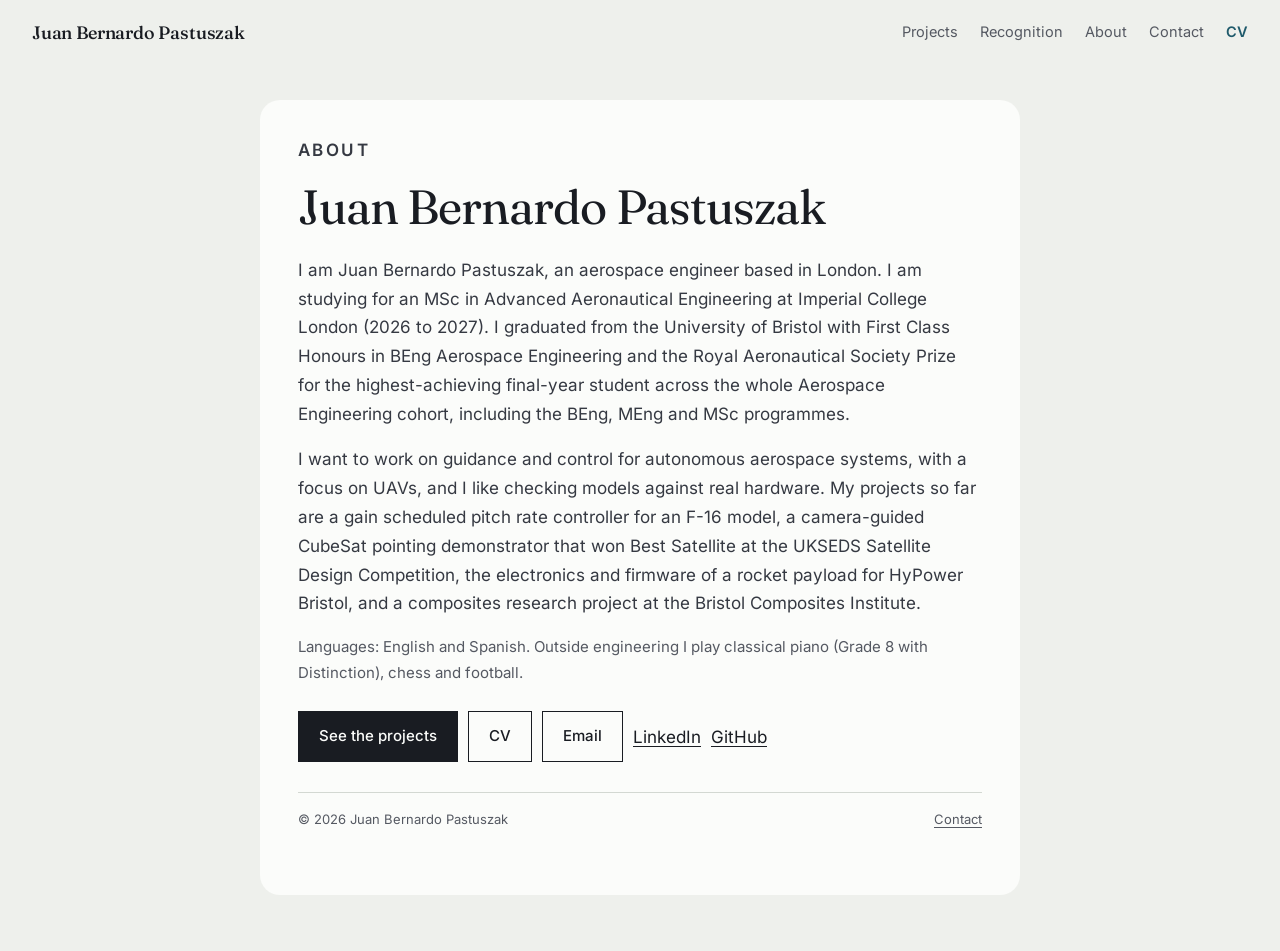
==== about.html @ 93cf7eab "Publish portfolio site" ====
<!doctype html>
<html lang="en-GB">
<head>
<meta charset="utf-8">
<meta name="viewport" content="width=device-width, initial-scale=1, viewport-fit=cover">
<title>About · Juan Bernardo Pastuszak</title>
<meta name="description" content="Portfolio of Juan Bernardo Pastuszak (Juan Pastuszak), aerospace engineer. MSc student at Imperial College London, First Class BEng from the University of Bristol. F-16 gain scheduled control, CubeSat, rocket payload and UAV structures.">
<meta name="author" content="Juan Bernardo Pastuszak">
<meta property="og:title" content="Juan Bernardo Pastuszak · Aerospace engineer, guidance and control"><meta property="og:description" content="Portfolio of Juan Bernardo Pastuszak (Juan Pastuszak), aerospace engineer. MSc student at Imperial College London, First Class BEng from the University of Bristol. F-16 gain scheduled control, CubeSat, rocket payload and UAV structures."><meta property="og:type" content="website">
<link rel="canonical" href="https://juanpastuszak.com/about.html">
<meta property="og:url" content="https://juanpastuszak.com/about.html">
<meta property="og:image" content="https://juanpastuszak.com/media/social-preview.png">
<meta property="og:image:width" content="1200"><meta property="og:image:height" content="630">
<meta property="og:image:alt" content="Juan Bernardo Pastuszak aerospace engineering portfolio, featuring satellite control, rocket payload and composite forming projects">
<meta name="twitter:card" content="summary_large_image"><meta name="twitter:image" content="https://juanpastuszak.com/media/social-preview.png">
<meta name="theme-color" content="#eef0ec">
<link rel="icon" href="data:image/svg+xml,%3Csvg xmlns='http://www.w3.org/2000/svg' viewBox='0 0 64 64'%3E%3Crect width='64' height='64' fill='%23eef0ec'/%3E%3Ctext x='32' y='44' font-family='Georgia,serif' font-size='34' text-anchor='middle' fill='%231d1a16'%3EJP%3C/text%3E%3Crect x='14' y='50' width='36' height='3' fill='%231f5a6b'/%3E%3C/svg%3E"><link rel="icon" type="image/png" sizes="48x48" href="favicon-48.png"><link rel="apple-touch-icon" href="apple-touch-icon.png">
<script type="application/ld+json">{"@context": "https://schema.org", "@type": "Person", "name": "Juan Bernardo Pastuszak", "alternateName": ["Juan Bernardo Pastuszak", "Juan Pastuszak"], "url": "https://juanpastuszak.com/about.html", "image": "https://juanpastuszak.com/media/profile-suit-refined.png", "jobTitle": "Aerospace engineer", "description": "Aerospace engineer focused on guidance and control for autonomous aerospace systems, especially UAVs. MSc student at Imperial College London; BEng Aerospace Engineering, First Class Honours, University of Bristol.", "alumniOf": [{"@type": "CollegeOrUniversity", "name": "University of Bristol"}, {"@type": "CollegeOrUniversity", "name": "Imperial College London"}], "knowsAbout": ["Flight dynamics", "Control systems", "UAV design", "Gain scheduling", "Spacecraft attitude control", "Embedded systems"], "sameAs": ["https://www.linkedin.com/in/juanpastuszak", "https://github.com/JuanBer18"]}</script>
<link rel="preload" href="fonts/fraunces-normal-latin.woff2" as="font" type="font/woff2" crossorigin><link rel="preload" href="fonts/fraunces-italic-latin.woff2" as="font" type="font/woff2" crossorigin><link rel="preload" href="fonts/inter-normal-latin.woff2" as="font" type="font/woff2" crossorigin><link rel="stylesheet" href="fonts/fonts.css">
<link rel="stylesheet" href="styles.css">
<link rel="stylesheet" href="bento.css">
<link rel="stylesheet" href="projects-bento.css">
<script src="app.js" defer></script><script src="motion.js" defer></script><script src="controls.js" defer></script>
</head>
<body class="project-document">
<a class="skip" href="#main">Skip to content</a>
<header class="top"><div class="wrap"><a class="brand" href="index.html">Juan Bernardo Pastuszak</a><nav class="nav" aria-label="Sections"><a href="index.html#">Projects</a><a href="index.html#">Recognition</a><a aria-current="page" href="about.html">About</a><a href="index.html#">Contact</a><a class="pdf" href="Juan%20Pastuszak%20-%20CV.pdf" target="_blank" rel="noopener">CV</a></nav><details class="menu"><summary>Menu</summary><nav aria-label="Sections"><a href="index.html#">Projects</a><a href="index.html#">Recognition</a><a aria-current="page" href="about.html">About</a><a href="index.html#">Contact</a><a href="Juan%20Pastuszak%20-%20CV.pdf" target="_blank" rel="noopener">CV</a></nav></details></div></header>
<main id="main" class="wrap about-page"><article class="about-card"><p class="eyebrow">About</p><h1>Juan Bernardo Pastuszak</h1><p>I am Juan Bernardo Pastuszak, an aerospace engineer based in London. I am studying for an MSc in Advanced Aeronautical Engineering at Imperial College London (2026 to 2027). I graduated from the University of Bristol with First Class Honours in BEng Aerospace Engineering and the Royal Aeronautical Society Prize for the highest-achieving final-year student across the whole Aerospace Engineering cohort, including the BEng, MEng and MSc programmes.</p><p>I want to work on guidance and control for autonomous aerospace systems, with a focus on UAVs, and I like checking models against real hardware. My projects so far are a gain scheduled pitch rate controller for an F-16 model, a camera-guided CubeSat pointing demonstrator that won Best Satellite at the UKSEDS Satellite Design Competition, the electronics and firmware of a rocket payload for HyPower Bristol, and a composites research project at the Bristol Composites Institute.</p><p class="small">Languages: English and Spanish. Outside engineering I play classical piano (Grade 8 with Distinction), chess and football.</p><div class="actions"><a class="btn solid" href="index.html#work">See the projects</a><a class="btn" href="Juan%20Pastuszak%20-%20CV.pdf" target="_blank" rel="noopener">CV</a><a class="btn" href="mailto:juanberpastuszak@gmail.com">Email</a><a class="profile-contact" href="https://www.linkedin.com/in/juanpastuszak" rel="noopener">LinkedIn</a><a class="profile-contact" href="https://github.com/JuanBer18" rel="noopener">GitHub</a></div><footer><span>© 2026 Juan Bernardo Pastuszak</span><a href="index.html#contact">Contact</a></footer></article></main>
</body>
</html>
---- fonts/fonts.css ----
/* Self-hosted copies of the portfolio's original Fraunces/Inter selection.
   Fonts are distributed unchanged under the SIL Open Font License 1.1.
   See OFL-Fraunces.txt and OFL-Inter.txt in this directory. */

/* vietnamese */
@font-face {
  font-family: 'Fraunces';
  font-style: italic;
  font-weight: 300 500;
  font-display: block;
  src: url(fraunces-italic-vietnamese.woff2) format('woff2');
  unicode-range: U+0102-0103, U+0110-0111, U+0128-0129, U+0168-0169, U+01A0-01A1, U+01AF-01B0, U+0300-0301, U+0303-0304, U+0308-0309, U+0323, U+0329, U+1EA0-1EF9, U+20AB;
}
/* latin-ext */
@font-face {
  font-family: 'Fraunces';
  font-style: italic;
  font-weight: 300 500;
  font-display: block;
  src: url(fraunces-italic-latin-ext.woff2) format('woff2');
  unicode-range: U+0100-02BA, U+02BD-02C5, U+02C7-02CC, U+02CE-02D7, U+02DD-02FF, U+0304, U+0308, U+0329, U+1D00-1DBF, U+1E00-1E9F, U+1EF2-1EFF, U+2020, U+20A0-20AB, U+20AD-20C4, U+2113, U+2C60-2C7F, U+A720-A7FF;
}
/* latin */
@font-face {
  font-family: 'Fraunces';
  font-style: italic;
  font-weight: 300 500;
  font-display: block;
  src: url(fraunces-italic-latin.woff2) format('woff2');
  unicode-range: U+0000-00FF, U+0131, U+0152-0153, U+02BB-02BC, U+02C6, U+02DA, U+02DC, U+0304, U+0308, U+0329, U+2000-206F, U+20AC, U+2122, U+2191, U+2193, U+2212, U+2215, U+FEFF, U+FFFD;
}
/* vietnamese */
@font-face {
  font-family: 'Fraunces';
  font-style: normal;
  font-weight: 300 600;
  font-display: block;
  src: url(fraunces-normal-vietnamese.woff2) format('woff2');
  unicode-range: U+0102-0103, U+0110-0111, U+0128-0129, U+0168-0169, U+01A0-01A1, U+01AF-01B0, U+0300-0301, U+0303-0304, U+0308-0309, U+0323, U+0329, U+1EA0-1EF9, U+20AB;
}
/* latin-ext */
@font-face {
  font-family: 'Fraunces';
  font-style: normal;
  font-weight: 300 600;
  font-display: block;
  src: url(fraunces-normal-latin-ext.woff2) format('woff2');
  unicode-range: U+0100-02BA, U+02BD-02C5, U+02C7-02CC, U+02CE-02D7, U+02DD-02FF, U+0304, U+0308, U+0329, U+1D00-1DBF, U+1E00-1E9F, U+1EF2-1EFF, U+2020, U+20A0-20AB, U+20AD-20C4, U+2113, U+2C60-2C7F, U+A720-A7FF;
}
/* latin */
@font-face {
  font-family: 'Fraunces';
  font-style: normal;
  font-weight: 300 600;
  font-display: block;
  src: url(fraunces-normal-latin.woff2) format('woff2');
  unicode-range: U+0000-00FF, U+0131, U+0152-0153, U+02BB-02BC, U+02C6, U+02DA, U+02DC, U+0304, U+0308, U+0329, U+2000-206F, U+20AC, U+2122, U+2191, U+2193, U+2212, U+2215, U+FEFF, U+FFFD;
}
/* cyrillic-ext */
@font-face {
  font-family: 'Inter';
  font-style: normal;
  font-weight: 400;
  font-display: block;
  src: url(inter-normal-cyrillic-ext.woff2) format('woff2');
  unicode-range: U+0460-052F, U+1C80-1C8A, U+20B4, U+2DE0-2DFF, U+A640-A69F, U+FE2E-FE2F;
}
/* cyrillic */
@font-face {
  font-family: 'Inter';
  font-style: normal;
  font-weight: 400;
  font-display: block;
  src: url(inter-normal-cyrillic.woff2) format('woff2');
  unicode-range: U+0301, U+0400-045F, U+0490-0491, U+04B0-04B1, U+2116;
}
/* greek-ext */
@font-face {
  font-family: 'Inter';
  font-style: normal;
  font-weight: 400;
  font-display: block;
  src: url(inter-normal-greek-ext.woff2) format('woff2');
  unicode-range: U+1F00-1FFF;
}
/* greek */
@font-face {
  font-family: 'Inter';
  font-style: normal;
  font-weight: 400;
  font-display: block;
  src: url(inter-normal-greek.woff2) format('woff2');
  unicode-range: U+0370-0377, U+037A-037F, U+0384-038A, U+038C, U+038E-03A1, U+03A3-03FF;
}
/* vietnamese */
@font-face {
  font-family: 'Inter';
  font-style: normal;
  font-weight: 400;
  font-display: block;
  src: url(inter-normal-vietnamese.woff2) format('woff2');
  unicode-range: U+0102-0103, U+0110-0111, U+0128-0129, U+0168-0169, U+01A0-01A1, U+01AF-01B0, U+0300-0301, U+0303-0304, U+0308-0309, U+0323, U+0329, U+1EA0-1EF9, U+20AB;
}
/* latin-ext */
@font-face {
  font-family: 'Inter';
  font-style: normal;
  font-weight: 400;
  font-display: block;
  src: url(inter-normal-latin-ext.woff2) format('woff2');
  unicode-range: U+0100-02BA, U+02BD-02C5, U+02C7-02CC, U+02CE-02D7, U+02DD-02FF, U+0304, U+0308, U+0329, U+1D00-1DBF, U+1E00-1E9F, U+1EF2-1EFF, U+2020, U+20A0-20AB, U+20AD-20C4, U+2113, U+2C60-2C7F, U+A720-A7FF;
}
/* latin */
@font-face {
  font-family: 'Inter';
  font-style: normal;
  font-weight: 400;
  font-display: block;
  src: url(inter-normal-latin.woff2) format('woff2');
  unicode-range: U+0000-00FF, U+0131, U+0152-0153, U+02BB-02BC, U+02C6, U+02DA, U+02DC, U+0304, U+0308, U+0329, U+2000-206F, U+20AC, U+2122, U+2191, U+2193, U+2212, U+2215, U+FEFF, U+FFFD;
}
/* cyrillic-ext */
@font-face {
  font-family: 'Inter';
  font-style: normal;
  font-weight: 500;
  font-display: block;
  src: url(inter-normal-cyrillic-ext.woff2) format('woff2');
  unicode-range: U+0460-052F, U+1C80-1C8A, U+20B4, U+2DE0-2DFF, U+A640-A69F, U+FE2E-FE2F;
}
/* cyrillic */
@font-face {
  font-family: 'Inter';
  font-style: normal;
  font-weight: 500;
  font-display: block;
  src: url(inter-normal-cyrillic.woff2) format('woff2');
  unicode-range: U+0301, U+0400-045F, U+0490-0491, U+04B0-04B1, U+2116;
}
/* greek-ext */
@font-face {
  font-family: 'Inter';
  font-style: normal;
  font-weight: 500;
  font-display: block;
  src: url(inter-normal-greek-ext.woff2) format('woff2');
  unicode-range: U+1F00-1FFF;
}
/* greek */
@font-face {
  font-family: 'Inter';
  font-style: normal;
  font-weight: 500;
  font-display: block;
  src: url(inter-normal-greek.woff2) format('woff2');
  unicode-range: U+0370-0377, U+037A-037F, U+0384-038A, U+038C, U+038E-03A1, U+03A3-03FF;
}
/* vietnamese */
@font-face {
  font-family: 'Inter';
  font-style: normal;
  font-weight: 500;
  font-display: block;
  src: url(inter-normal-vietnamese.woff2) format('woff2');
  unicode-range: U+0102-0103, U+0110-0111, U+0128-0129, U+0168-0169, U+01A0-01A1, U+01AF-01B0, U+0300-0301, U+0303-0304, U+0308-0309, U+0323, U+0329, U+1EA0-1EF9, U+20AB;
}
/* latin-ext */
@font-face {
  font-family: 'Inter';
  font-style: normal;
  font-weight: 500;
  font-display: block;
  src: url(inter-normal-latin-ext.woff2) format('woff2');
  unicode-range: U+0100-02BA, U+02BD-02C5, U+02C7-02CC, U+02CE-02D7, U+02DD-02FF, U+0304, U+0308, U+0329, U+1D00-1DBF, U+1E00-1E9F, U+1EF2-1EFF, U+2020, U+20A0-20AB, U+20AD-20C4, U+2113, U+2C60-2C7F, U+A720-A7FF;
}
/* latin */
@font-face {
  font-family: 'Inter';
  font-style: normal;
  font-weight: 500;
  font-display: block;
  src: url(inter-normal-latin.woff2) format('woff2');
  unicode-range: U+0000-00FF, U+0131, U+0152-0153, U+02BB-02BC, U+02C6, U+02DA, U+02DC, U+0304, U+0308, U+0329, U+2000-206F, U+20AC, U+2122, U+2191, U+2193, U+2212, U+2215, U+FEFF, U+FFFD;
}
/* cyrillic-ext */
@font-face {
  font-family: 'Inter';
  font-style: normal;
  font-weight: 600;
  font-display: block;
  src: url(inter-normal-cyrillic-ext.woff2) format('woff2');
  unicode-range: U+0460-052F, U+1C80-1C8A, U+20B4, U+2DE0-2DFF, U+A640-A69F, U+FE2E-FE2F;
}
/* cyrillic */
@font-face {
  font-family: 'Inter';
  font-style: normal;
  font-weight: 600;
  font-display: block;
  src: url(inter-normal-cyrillic.woff2) format('woff2');
  unicode-range: U+0301, U+0400-045F, U+0490-0491, U+04B0-04B1, U+2116;
}
/* greek-ext */
@font-face {
  font-family: 'Inter';
  font-style: normal;
  font-weight: 600;
  font-display: block;
  src: url(inter-normal-greek-ext.woff2) format('woff2');
  unicode-range: U+1F00-1FFF;
}
/* greek */
@font-face {
  font-family: 'Inter';
  font-style: normal;
  font-weight: 600;
  font-display: block;
  src: url(inter-normal-greek.woff2) format('woff2');
  unicode-range: U+0370-0377, U+037A-037F, U+0384-038A, U+038C, U+038E-03A1, U+03A3-03FF;
}
/* vietnamese */
@font-face {
  font-family: 'Inter';
  font-style: normal;
  font-weight: 600;
  font-display: block;
  src: url(inter-normal-vietnamese.woff2) format('woff2');
  unicode-range: U+0102-0103, U+0110-0111, U+0128-0129, U+0168-0169, U+01A0-01A1, U+01AF-01B0, U+0300-0301, U+0303-0304, U+0308-0309, U+0323, U+0329, U+1EA0-1EF9, U+20AB;
}
/* latin-ext */
@font-face {
  font-family: 'Inter';
  font-style: normal;
  font-weight: 600;
  font-display: block;
  src: url(inter-normal-latin-ext.woff2) format('woff2');
  unicode-range: U+0100-02BA, U+02BD-02C5, U+02C7-02CC, U+02CE-02D7, U+02DD-02FF, U+0304, U+0308, U+0329, U+1D00-1DBF, U+1E00-1E9F, U+1EF2-1EFF, U+2020, U+20A0-20AB, U+20AD-20C4, U+2113, U+2C60-2C7F, U+A720-A7FF;
}
/* latin */
@font-face {
  font-family: 'Inter';
  font-style: normal;
  font-weight: 600;
  font-display: block;
  src: url(inter-normal-latin.woff2) format('woff2');
  unicode-range: U+0000-00FF, U+0131, U+0152-0153, U+02BB-02BC, U+02C6, U+02DA, U+02DC, U+0304, U+0308, U+0329, U+2000-206F, U+20AC, U+2122, U+2191, U+2193, U+2212, U+2215, U+FEFF, U+FFFD;
}
---- styles.css ----
/* Juan Pastuszak, engineering portfolio. Editorial project stories and a poster-based home.
   Warm paper, Fraunces display serif, Inter text, one vermilion accent. Media keep their true proportions. */
:root{
  --bg:#eef0ec;--paper:#fbfcfa;--card:#fcfdfb;--ink:#1d1a16;--body:#36312a;--mute:#6b6357;--line:#d3d8d2;--acc:#1f5a6b;--acc-soft:#d6e6ea;
  --serif:'Fraunces',Georgia,'Times New Roman',serif;--sans:'Inter',system-ui,-apple-system,'Segoe UI',sans-serif;
  --g:clamp(16px,4vw,56px);--head:58px;--max:1240px
}
*{box-sizing:border-box;margin:0}
html{scroll-behavior:smooth;-webkit-text-size-adjust:100%}
body{background:var(--bg);color:var(--ink);font:400 17px/1.65 var(--sans);-webkit-font-smoothing:antialiased;text-rendering:optimizeLegibility}
a{color:inherit;text-underline-offset:3px;text-decoration-thickness:1px}
img,video{display:block;max-width:100%;height:auto}
:focus-visible{outline:3px solid var(--acc);outline-offset:3px}
.skip{position:absolute;left:-999px;top:8px;background:var(--ink);color:var(--paper);padding:8px 14px;z-index:20}.skip:focus{left:8px}
.wrap{max-width:var(--max);margin:0 auto;padding:0 var(--g)}
.eyebrow{font:600 12px/1.4 var(--sans);letter-spacing:.14em;text-transform:uppercase;color:var(--mute)}
.sr{position:absolute;width:1px;height:1px;overflow:hidden;clip:rect(0 0 0 0);white-space:nowrap}

/* header */
.top{position:sticky;top:0;z-index:10;background:var(--bg);border-bottom:1px solid var(--line)}
.top .wrap{display:flex;align-items:center;gap:20px;height:var(--head)}
.brand{font:500 19px var(--serif);text-decoration:none;letter-spacing:-.01em;white-space:nowrap}
.nav{display:flex;gap:22px;margin-left:auto;font-size:14.5px;align-items:center}
.nav a{text-decoration:none;color:var(--mute);padding:6px 0}.nav a:hover,.nav a.on{color:var(--ink)}
.nav a.on{box-shadow:inset 0 -2px 0 var(--acc)}
.nav .pdf{color:var(--acc);font-weight:600}
.menu{display:none;margin-left:auto}
@media(max-width:760px){
  .nav{display:none}
  .menu{display:block;position:relative}
  .menu summary{list-style:none;cursor:pointer;font-size:14.5px;font-weight:500;padding:8px 12px;border:1px solid var(--line);background:var(--paper)}
  .menu summary::-webkit-details-marker{display:none}
  .menu[open] summary{background:var(--ink);color:var(--paper);border-color:var(--ink)}
  .menu nav{position:absolute;right:0;top:calc(100% + 8px);background:var(--paper);border:1px solid var(--line);box-shadow:0 14px 34px -18px #0005;display:grid;min-width:230px;padding:6px}
  .menu nav a{padding:11px 14px;text-decoration:none;font-size:15.5px;border-bottom:1px solid var(--line)}.menu nav a:last-child{border-bottom:0;color:var(--acc);font-weight:600}
}

/* opening */
.open{display:grid;grid-template-columns:minmax(0,1.55fr) minmax(0,.75fr);gap:clamp(28px,6vw,96px);padding:clamp(32px,4vw,56px) 0 32px;align-items:start}
.open h1{font:300 clamp(48px,7.5vw,104px)/.96 var(--serif);letter-spacing:-.035em;margin:14px 0 18px;font-variation-settings:'opsz' 144}
.open .line{font:400 clamp(20px,2.2vw,27px)/1.32 var(--serif);font-style:italic;color:var(--body);max-width:32ch;margin-bottom:24px}
.open p.bio{max-width:62ch;color:var(--body);margin-bottom:14px}
.mobile-prize{display:none}
.work-preview{display:grid;grid-template-columns:repeat(3,minmax(0,1fr));gap:24px;margin:0 0 36px}
.work-preview a{text-decoration:none;border-top:1px solid var(--line);padding-top:14px}
.preview-image{height:180px;display:flex;justify-content:center;align-items:center;background:var(--paper);margin-bottom:12px}
.preview-image img{width:100%;height:100%;object-fit:contain}
.work-preview h2{font:400 22px/1.2 var(--serif);margin-top:6px}
.work-preview a:hover h2{color:var(--acc)}
@media(max-width:560px){
  .open{padding-top:28px;gap:20px;padding-bottom:24px}
  .open h1{font-size:48px;margin-top:12px;margin-bottom:14px}
  .open .line{font-size:21px;margin-bottom:16px}
  .open p.bio{font-size:15px;line-height:1.5}
  .open .actions{margin-top:18px;gap:8px}
  .open .btn{padding:10px 13px;font-size:13px}
  .open .side{display:none}
  .open .mobile-prize{display:block;font-size:13px;line-height:1.4;color:var(--acc);max-width:45ch;margin:10px 0}
  .work-preview{grid-template-columns:1fr 1fr;gap:14px;margin-bottom:24px}
  .work-preview a:last-child{display:none}
  .preview-image{height:126px;margin-bottom:9px}
  .work-preview h2{font-size:19px}
  .work-preview .eyebrow{font-size:10px}
}
.actions{display:flex;gap:12px;flex-wrap:wrap;margin-top:26px}
.btn{display:inline-flex;align-items:center;gap:8px;padding:12px 20px;border:1px solid var(--ink);text-decoration:none;font-weight:500;font-size:15px;transition:background .2s,color .2s}
.btn:hover{background:var(--ink);color:var(--paper)}
.btn.solid{background:var(--ink);color:var(--paper)}.btn.solid:hover{background:var(--acc);border-color:var(--acc)}
.side figure img{width:min(250px,100%)}
.prize{margin-top:28px;border-top:2px solid var(--acc);padding-top:16px}
.prize .eyebrow{color:var(--acc)}
.prize b{display:block;font:500 25px/1.18 var(--serif);margin:8px 0 8px;letter-spacing:-.01em}
.prize p{font-size:15px;color:var(--body);max-width:34ch}
@media(max-width:860px){
  .open{grid-template-columns:1fr;gap:30px}
  .side{display:grid;grid-template-columns:minmax(96px,128px) 1fr;gap:20px;align-items:start}
  .side figure img{width:100%}
  .prize{margin-top:0}
}

/* recognition */
.rec{display:grid;grid-template-columns:repeat(3,minmax(0,1fr));border-top:1px solid var(--line);border-bottom:1px solid var(--line)}
.rec div{padding:22px 22px 22px 0}.rec div+div{padding-left:22px;border-left:1px solid var(--line)}
.rec .k{font:600 11.5px var(--sans);letter-spacing:.12em;text-transform:uppercase;color:var(--acc)}
.rec b{display:block;font:500 20px/1.25 var(--serif);margin:6px 0 4px}.rec span{font-size:14.5px;color:var(--mute)}
@media(max-width:860px){.rec{grid-template-columns:1fr}.rec div,.rec div+div{padding:16px 0;border-left:0}.rec div+div{border-top:1px solid var(--line)}}

/* section heads and project index */
section.block{padding-top:clamp(56px,8vw,104px)}
section[id],article[id]{scroll-margin-top:calc(var(--head) + 18px)}
.shead{display:flex;justify-content:space-between;align-items:baseline;gap:16px;border-bottom:1px solid var(--ink);padding-bottom:12px;margin-bottom:4px}
.shead h2{font:400 clamp(28px,3.4vw,40px)/1.1 var(--serif);letter-spacing:-.02em}
.idx .grp{padding:22px 0 6px;color:var(--acc)}
.idx a{display:grid;grid-template-columns:52px minmax(0,1.05fr) minmax(0,.95fr) 150px;gap:20px;align-items:center;padding:17px 0;border-bottom:1px solid var(--line);text-decoration:none}
.idx a:hover h3{color:var(--acc)}
.idx .n{font:400 22px var(--serif);color:var(--mute)}
.idx h3{font:400 clamp(19px,2vw,23px)/1.25 var(--serif);transition:color .2s}
.idx .m{font-size:14px;color:var(--mute);line-height:1.5}.idx .m b{display:block;color:var(--body);font-weight:500}
.idx .s{font-size:13px;color:var(--mute);text-align:right;line-height:1.4}
@media(max-width:860px){.idx a{grid-template-columns:40px minmax(0,1fr);gap:4px 14px}.idx .m,.idx .s{grid-column:2;text-align:left}}

/* project chapters */
.ch{padding-top:clamp(72px,10vw,132px)}
.ch .num{font:300 clamp(60px,8vw,112px)/.8 var(--serif);color:var(--acc)}
.ch h2{font:400 clamp(32px,4.8vw,60px)/1.05 var(--serif);letter-spacing:-.025em;max-width:21ch;margin:14px 0 20px}
.ch .lead{font:400 clamp(18.5px,1.85vw,22px)/1.52 var(--serif);color:var(--body);max-width:58ch}
.meta{display:grid;grid-template-columns:repeat(5,minmax(0,1fr));gap:0 24px;margin:30px 0 0;border-top:1px solid var(--line)}
.meta div{padding:12px 0;border-bottom:1px solid var(--line)}
.meta dt{font:600 11px var(--sans);letter-spacing:.12em;text-transform:uppercase;color:var(--mute)}.meta dd{font-size:15px;margin-top:2px;line-height:1.45}
@media(max-width:980px){.meta{grid-template-columns:1fr 1fr}}@media(max-width:520px){.meta{grid-template-columns:1fr}}
.glance{display:grid;grid-template-columns:repeat(4,minmax(0,1fr));margin-top:24px;background:var(--paper);border:1px solid var(--line)}
.glance div{padding:16px 18px}.glance div+div{border-left:1px solid var(--line)}
.glance dt{font:600 11px var(--sans);letter-spacing:.12em;text-transform:uppercase;color:var(--acc);margin-bottom:6px}.glance dd{font-size:14.5px;line-height:1.5;color:var(--body)}
@media(max-width:980px){.glance{grid-template-columns:1fr 1fr}.glance div:nth-child(3){border-left:0}.glance div:nth-child(n+3){border-top:1px solid var(--line)}}
@media(max-width:560px){.glance{grid-template-columns:1fr}.glance div+div{border-left:0;border-top:1px solid var(--line)}}
.story{margin-top:clamp(28px,4.5vw,56px)}
.step{display:grid;grid-template-columns:minmax(0,1.15fr) minmax(0,1fr);gap:clamp(24px,4vw,52px);padding:clamp(26px,3.2vw,40px) 0;border-top:1px solid var(--line);align-items:center}
.step.alt{grid-template-columns:minmax(0,1fr) minmax(0,1.25fr)}.step.alt>figure{order:2}
.step.tall{grid-template-columns:minmax(0,.66fr) minmax(0,1fr)}.step.tall.alt{grid-template-columns:minmax(0,1fr) minmax(0,.66fr)}
.step>figure{position:static}
.step.tall>figure{width:100%;max-width:var(--portrait-width,300px);justify-self:center}
.step.tall>figure img,.step.tall>figure video{width:100%;height:auto}
.step.tall{align-items:center}
.story-pair{display:grid;grid-template-columns:1fr 1fr;gap:clamp(24px,4vw,52px);border-top:1px solid var(--line);padding:32px 0}
.story-pair .step{display:flex;flex-direction:column;border:0;padding:0;gap:18px;align-items:stretch;min-width:0}
.story-pair .step>figure{order:0;margin:0 auto;max-width:100%}
.story-pair .step>figure img,.story-pair .step>figure video{width:auto;height:auto;max-width:100%;max-height:320px;margin:auto}
.story-pair .step>figure figcaption{max-width:55ch}
@media(max-width:700px){.story-pair{grid-template-columns:1fr;gap:30px}.story-pair .step+ .step{border-top:1px solid var(--line);padding-top:28px}}
.step h3{font:500 clamp(22px,2.3vw,29px)/1.18 var(--serif);letter-spacing:-.015em;margin-bottom:14px}
.step p{color:var(--body);margin-bottom:12px;max-width:62ch}
@media(max-width:860px){.step,.step.alt,.step.tall,.step.tall.alt{grid-template-columns:1fr;gap:18px}.step.alt>figure{order:0}.step>figure{position:static}.step.tall>figure{max-width:min(300px,80%)}.step.tall .t{width:100%}}

/* figures */
figure.m figcaption{font:italic 400 14px/1.45 var(--serif);color:var(--mute);margin-top:10px}
figure.m .credit{display:block;font:400 12px var(--sans);font-style:normal;color:var(--mute);margin-top:2px}
figure.m img,figure.m video{width:100%;background:#e7dfd0}
figure.m.contain .plate{background:#fff;border:1px solid var(--line);padding:clamp(8px,1.4vw,16px)}
figure.m.contain img{background:transparent}
.step>figure.m.contain .plate{display:flex;justify-content:center}
.fig2{margin-top:22px}
.tap{display:none}
@media(prefers-reduced-motion:reduce){.tap{display:inline}}
video{cursor:pointer}

/* functional loop and automation flow */
.loop{display:flex;flex-wrap:wrap;gap:6px 0;margin:18px 0 6px;padding:0;list-style:none;font-size:13.5px}
.loop li{display:flex;align-items:center;color:var(--body)}
.loop li span{background:var(--paper);border:1px solid var(--line);padding:5px 10px}
.loop li+li::before{content:'→';color:var(--acc);padding:0 7px}
.loop-note{font-size:13px;color:var(--mute)}
.flow{list-style:none;padding:clamp(16px,2.4vw,28px);background:#fff;border:1px solid var(--line);counter-reset:f;display:grid;gap:0}
.flow li{counter-increment:f;display:grid;grid-template-columns:34px 1fr;gap:12px;align-items:center;font-size:15.5px;padding:10px 0;position:relative}
.flow li::before{content:counter(f);width:30px;height:30px;border-radius:50%;border:1px solid var(--acc);color:var(--acc);display:grid;place-items:center;font:500 14px var(--serif)}
.flow li+li::after{content:'';position:absolute;left:15px;top:-10px;height:20px;border-left:1px solid var(--line)}
.flow li:last-child{color:var(--acc);font-weight:500}

/* comparison slider */
.cmp{position:relative;overflow:hidden;--pos:50%;width:100%;touch-action:pan-y;user-select:none;background:#222}
.cmp img{position:absolute;inset:0;width:100%;height:100%}
.cmp .top{clip-path:inset(0 calc(100% - var(--pos)) 0 0)}
.cmp .bar{position:absolute;top:0;bottom:0;left:var(--pos);width:2px;background:#fff;transform:translateX(-1px);box-shadow:0 0 0 1px #0003}
.cmp .knob{position:absolute;left:var(--pos);top:50%;width:44px;height:44px;border-radius:50%;background:#fff;color:#111;transform:translate(-50%,-50%);display:grid;place-items:center;box-shadow:0 4px 16px #0006;font-size:15px}
.cmp .lab{position:absolute;top:10px;color:#fff;background:#000a;padding:3px 10px;font:500 12px var(--sans)}.cmp .lab.a{left:10px}.cmp .lab.b{right:10px}
.cmp input{position:absolute;inset:0;width:100%;height:100%;opacity:0;cursor:ew-resize;margin:0}
.cmp:focus-within{outline:3px solid var(--acc);outline-offset:3px}

/* technical notes */
details.more{margin-top:8px;border-top:1px solid var(--line);border-bottom:1px solid var(--line)}
details.more summary{cursor:pointer;list-style:none;display:flex;justify-content:space-between;align-items:center;padding:18px 0;font:500 19px var(--serif)}
details.more summary::-webkit-details-marker{display:none}
details.more summary::after{content:'+';font:300 28px var(--serif);color:var(--acc);line-height:1}
details.more[open] summary::after{content:'−'}
details.more .in{padding:4px 0 30px;display:grid;grid-template-columns:minmax(0,1fr) minmax(0,1.3fr);gap:clamp(20px,4vw,56px);align-items:start}
details.more .in p{color:var(--body);margin-bottom:12px;font-size:16px;max-width:60ch}
details.more .figs{display:grid;gap:22px}
@media(max-width:860px){details.more .in{grid-template-columns:1fr}}

/* shorter projects */
.minor .num{font-size:clamp(44px,5vw,64px)}
.minor h2{font-size:clamp(28px,3.6vw,44px)}

/* education, other experience, contact */
.edu{display:grid;grid-template-columns:minmax(0,1.4fr) minmax(0,.6fr);gap:clamp(24px,5vw,72px);margin-top:18px;align-items:start}
.entry{display:grid;grid-template-columns:110px minmax(0,1fr);gap:18px;padding:20px 0;border-bottom:1px solid var(--line)}
.entry .w{font:400 15px var(--serif);color:var(--mute);padding-top:3px}
.entry h3{font:500 21px/1.25 var(--serif)}.entry .where{color:var(--body);font-size:15.5px;margin:2px 0 6px}.entry p{font-size:15px;color:var(--mute);max-width:64ch}
@media(max-width:860px){.edu{grid-template-columns:1fr}.edu figure{max-width:340px}}
@media(max-width:520px){.entry{grid-template-columns:1fr;gap:2px}}
.contact{padding:clamp(72px,10vw,130px) 0 30px}
.contact h2{font:300 clamp(48px,8vw,100px)/.95 var(--serif);letter-spacing:-.03em}
.contact p{max-width:58ch;color:var(--body);margin-top:16px}
.contact .mail{display:inline-block;margin-top:22px;font:400 clamp(22px,3vw,34px) var(--serif);word-break:break-word}
footer{border-top:1px solid var(--line);padding:24px 0 calc(40px + env(safe-area-inset-bottom));color:var(--mute);font-size:14px;display:flex;justify-content:space-between;gap:16px;flex-wrap:wrap;margin-top:56px}

@media(prefers-reduced-motion:reduce){html{scroll-behavior:auto}.btn{transition:none}}
@media print{.top,.menu,.actions,video{display:none}}

/* comparison slider: explicit stacking so the handle, divider and labels sit above both photographs */
figure.m .cmp img{position:absolute;inset:0;width:100%;height:100%;max-width:none;object-fit:contain;background:none;z-index:0}
figure.m .cmp img.top{z-index:1}
.cmp .bar,.cmp .knob,.cmp .lab{z-index:2}
.cmp input{z-index:3}

/* Project navigation stays close while reading the longer case studies. */
.project-nav{position:sticky;top:var(--head);z-index:8;margin:20px 0 0;background:var(--bg);border-bottom:1px solid var(--line);display:flex;align-items:center;gap:14px;padding:10px 0}
.project-nav .links{display:flex;gap:5px;overflow-x:auto;min-width:0;scrollbar-width:thin;padding:4px 2px 7px}
.project-nav a{white-space:nowrap;text-decoration:none;font-size:12px;padding:7px 10px;border:1px solid transparent;color:var(--mute)}
.project-nav a:hover{color:var(--ink);border-color:var(--line)}
.project-nav a[aria-current]{color:var(--acc);border-color:var(--acc);background:var(--paper)}
.project-nav .n{font-family:var(--serif);padding-right:5px}
.project-nav button{flex:none;font:500 12px var(--sans);border:0;background:none;color:var(--mute);padding:10px;cursor:pointer}
.project-nav button:hover{color:var(--acc)}
.ch{scroll-margin-top:calc(var(--head) + 82px)}
.chapter-end{display:flex;justify-content:space-between;gap:16px;margin-top:25px;padding-top:16px;border-top:1px solid var(--line);font-size:14px}
.chapter-end a{text-decoration:none;color:var(--acc)}
.chapter-end a:last-child{text-align:right}
@media(max-width:760px){.brand{font-size:clamp(14px,4vw,19px)}.top .wrap{gap:10px}.project-nav{gap:4px;margin-left:calc(-1 * var(--g));margin-right:calc(-1 * var(--g));padding:6px var(--g)}.project-nav a{font-size:12px;padding:7px}.project-nav button{font-size:11px;padding:7px 0 7px 8px;max-width:65px;line-height:1.3}.ch{scroll-margin-top:calc(var(--head) + 72px)}}

/* Uncropped overviews remain readable; full images are one click away. */
.image-open{position:relative;display:block;width:100%;padding:0;border:0;background:none;color:inherit;cursor:zoom-in;text-align:left}
.image-open .zoom-label{position:absolute;right:8px;bottom:8px;padding:5px 9px;background:#fbf8f2eb;color:var(--ink);border:1px solid #dcd2c0;font:500 11px/1.3 var(--sans);opacity:0;transition:opacity .15s}
.image-open:hover .zoom-label,.image-open:focus-visible .zoom-label{opacity:1}
@media(hover:none){.image-open .zoom-label{opacity:1}}
dialog.image-viewer{border:1px solid var(--line);background:var(--paper);color:var(--ink);max-width:min(1240px,96vw);max-height:96dvh;width:max-content;margin:auto;padding:18px}
dialog.image-viewer::backdrop{background:#16130eee}
.image-viewer .viewer-head{display:flex;justify-content:space-between;align-items:center;gap:30px;margin-bottom:12px;font-size:13px}
.image-viewer .close{background:var(--ink);color:var(--paper);border:0;padding:9px 15px;font:500 14px var(--sans);cursor:pointer}
.image-viewer img{width:auto;height:auto;max-width:100%;max-height:76dvh;object-fit:contain;margin:auto}
.image-viewer figcaption{max-width:85ch;font-size:14px;line-height:1.45;margin:12px 0 0}
body.image-viewer-open{overflow:hidden}
@media(prefers-reduced-motion:reduce){.image-open .zoom-label{transition:none}}
@media print{.project-nav,.chapter-end,.zoom-label,.image-viewer{display:none!important}}

/* Each project has its own document. */
.project-back{padding-top:28px;font-size:14px}
.project-back a{color:var(--acc);text-decoration:none}
.project-page .ch{padding-top:38px}
.project-page .ch h1{font:400 clamp(30px,4.5vw,60px)/1.1 var(--serif);max-width:1000px;margin-bottom:20px}

/* Complete image-led project selection, visible on every screen size. */
.project-cards{display:grid;grid-auto-flow:column;grid-auto-columns:calc((100% - 40px)/3);gap:20px;overflow-x:auto;scroll-snap-type:x proximity;padding:0 0 18px;scrollbar-width:thin;scrollbar-color:var(--acc) var(--line)}
.project-card{display:flex;flex-direction:column;text-decoration:none;scroll-snap-align:start;border:1px solid var(--line);background:var(--paper);min-width:0}
.project-card .preview-image{height:210px;background:var(--bg);padding:12px;margin:0;border-bottom:1px solid var(--line)}
.project-card .preview-image img{width:100%;height:100%;object-fit:contain}
.card-copy{padding:18px;display:flex;flex-direction:column;flex:1}
.card-copy h3{font:400 24px/1.25 var(--serif);margin:9px 0 12px}
.card-copy p{font-size:14px;line-height:1.5;color:var(--body);margin-bottom:12px}
.card-status{font-size:12px;color:var(--mute);margin-top:auto}
.card-link{font-size:14px;font-weight:600;color:var(--acc);margin-top:16px}
.project-card:hover h3{color:var(--acc)}
.rail-hint{font-size:13px;color:var(--mute);margin:0 0 18px}
.other-projects{padding-top:42px}
.other-projects .shead h2{font-size:30px}
.project-cards.secondary{grid-auto-columns:calc((100% - 20px)/2)}
.secondary .preview-image{height:160px}
.secondary h3{font-size:22px}
.award-feature{background:var(--acc-soft);border-left:5px solid var(--acc);padding:clamp(22px,4vw,42px);margin-bottom:22px}
.award-feature h3{font:500 clamp(30px,4vw,46px)/1.14 var(--serif);max-width:25ch;margin:12px 0 16px}
.award-feature p{max-width:65ch;font-size:18px}
.awards .rec{display:grid;grid-template-columns:1fr 1fr;gap:22px;background:none;padding:0;border:0}
.awards .rec>div{padding:22px;border:1px solid var(--line);background:var(--paper)}
.prize{background:var(--acc-soft);padding:20px;border-top:3px solid var(--acc)}
@media(max-width:860px){.project-cards{grid-auto-columns:46%}.project-card .preview-image{height:180px}}
@media(max-width:560px){.project-cards{grid-auto-columns:84%;gap:14px}.project-cards.secondary{grid-auto-columns:76%}.project-card .preview-image{height:190px}.secondary .preview-image{height:145px}.awards .rec{grid-template-columns:1fr}.open .mobile-prize{background:var(--acc-soft);border-left:3px solid var(--acc);padding:14px;font-size:15px}.card-copy h3{font-size:23px}}

/* Juan authorised cropped landscape thumbnails; project evidence keeps its original shape. */
.project-card .preview-image{padding:0;position:relative;overflow:hidden}
.project-card .preview-image img{object-fit:cover;object-position:center;width:100%;height:100%}
.project-card[href="payload.html"] .preview-image img{object-position:center 42%}
.thumbnail-credit{position:absolute;bottom:0;right:0;background:#1d1a16d9;color:white;font:400 9px/1.4 var(--sans);padding:3px 5px}
.rocket-record{margin-top:24px;padding:28px;border:1px solid var(--line);background:var(--paper)}
.rocket-record h3{font:400 28px/1.2 var(--serif);margin:10px 0 22px}
.record-stats{display:flex;gap:48px;margin-bottom:20px}
.record-stats b{display:block;font:500 40px/1.2 var(--serif);color:var(--acc)}
.record-stats span{font-size:13px;color:var(--mute);line-height:1.5}
.rocket-record p{font-size:14px;max-width:70ch;margin-bottom:14px}
.rocket-record a{font-size:14px;color:var(--acc)}
@media(max-width:560px){.record-stats{gap:20px}.record-stats b{font-size:32px}.record-stats>div{flex:1}.rocket-record{padding:20px}}

.award-link{display:inline-block;color:var(--acc);font-size:14px;font-weight:500;margin-top:14px}
#spaceapps{scroll-margin-top:90px}

.rail-hint{display:none}

/* A partial next card makes horizontal browsing visible without taking over page scroll. */
.project-cards{grid-auto-columns:calc((100% - 50px)/2.65);padding-right:24px}
.rail-hint{display:block}
@media(max-width:860px){.project-cards{grid-auto-columns:58%}}
@media(max-width:560px){.project-cards{grid-auto-columns:74%;gap:14px}.project-cards.secondary{grid-auto-columns:74%}}

/* Taller project cards with a visible next card. */
.project-cards{grid-auto-columns:calc((100% - 50px)/3.25)}
.project-card .preview-image{height:235px}
.project-card[href="composites.html"] .preview-image img{object-position:90% center}
@media(max-width:860px){.project-cards{grid-auto-columns:48%}}
@media(max-width:560px){.project-cards{grid-auto-columns:72%}.project-card .preview-image{height:215px}}

/* Recognition descriptions and links occupy distinct rows. */
.awards .rec>div{display:flex;flex-direction:column;align-items:flex-start;min-width:0}
.awards .rec>div>span{display:block;line-height:1.55}
.awards .rec>div>b{margin:8px 0 12px}
.awards .rec>div>.award-link{display:block;margin-top:auto;padding-top:18px;line-height:1.45}
.award-feature .award-link{display:block;margin-top:18px}
/* Approved project layout A: media and contribution, 14 October 2026. */
.project-page .project-case{padding-top:34px}
.project-opening{display:grid;grid-template-columns:minmax(0,1.05fr) minmax(0,1fr);gap:clamp(28px,5vw,64px);align-items:center}
.project-context{font-size:12px;line-height:1.5;color:var(--mute);margin-bottom:14px}
.project-page .project-opening h1{font:400 clamp(30px,3.8vw,48px)/1.13 var(--serif);margin:0 0 22px;max-width:25ch;letter-spacing:-.025em}
.project-case .lead{font:400 19px/1.55 var(--serif);max-width:58ch}
.project-contribution{border-left:3px solid var(--acc);padding-left:18px;margin:25px 0 20px}
.project-contribution h3{font:600 12px/1.4 var(--sans);color:var(--acc);margin-bottom:10px}
.project-contribution p{font-size:15px;line-height:1.65;color:var(--body)}
.project-outcome{font-size:13px;line-height:1.5;color:var(--acc);margin-top:16px}
.project-hero{min-width:0}
.project-hero figure.m img,.project-hero figure.m video{max-height:500px;object-fit:contain;width:auto;max-width:100%;margin:auto;background:transparent}
.project-hero .image-open{width:100%}
.section-index{display:flex;flex-wrap:wrap;gap:10px 22px;padding:18px 0;border-block:1px solid var(--line);margin-top:36px;font-size:12px;line-height:1.55}
.section-index>span{font-weight:600;color:var(--mute);width:100%}
.section-index a{color:var(--body);text-decoration:none}.section-index a:hover{color:var(--acc);text-decoration:underline}
.project-case .story{margin-top:0}
.project-case .step,.project-case .step.tall{display:grid;grid-template-columns:minmax(0,.95fr) minmax(0,1.05fr);gap:clamp(28px,5vw,64px);align-items:start;padding:44px 0;border-bottom:1px solid var(--line);scroll-margin-top:140px}
.project-case .step>.t{order:0;min-width:0;width:auto}
.project-case .step>figure,.project-case .step.alt>figure,.project-case .step.tall>figure{order:1;position:static;max-width:100%;width:100%;justify-self:stretch}
.project-case .step.tall>figure img,.project-case .step.tall>figure video{max-height:460px;width:auto;max-width:100%;object-fit:contain;margin:auto}
.project-case .step .t h3{font:400 clamp(24px,2.5vw,31px)/1.2 var(--serif);margin-bottom:18px}
.project-case .step .t p{font-size:16px;line-height:1.7;max-width:62ch}
.project-case .step .fig2{margin-top:24px}
.project-tools{padding:26px 0;margin-top:12px}
.project-tools h3{font:600 12px var(--sans);color:var(--mute);margin-bottom:10px}
.project-tools p{font-size:14px;line-height:1.6;max-width:75ch}
@media(max-width:860px){.project-opening{grid-template-columns:1fr;gap:28px}.project-hero figure.m img,.project-hero figure.m video{max-height:430px}.project-case .step,.project-case .step.tall{grid-template-columns:1fr;gap:24px;padding:32px 0}.project-case .step>figure{order:1}.project-case .step>.t{order:0}.project-case .step.tall>figure img,.project-case .step.tall>figure video{max-height:420px}.project-case .lead{font-size:19px}.section-index{gap:8px 18px;margin-top:28px}}
@media(max-width:560px){.project-page .project-opening h1{font-size:34px}.project-context{font-size:11.5px}.project-contribution p{font-size:15px}.project-hero figure.m img,.project-hero figure.m video{max-height:360px}.project-case .step .t p{font-size:15.5px}}

/* Alternating desktop evidence, sized to the accompanying text. */
@media(min-width:861px){
 .project-case .step,.project-case .step.tall{align-items:center;padding:30px 0}
 .project-case .step.alt>.t{order:1}
 .project-case .step.alt>figure{order:0}
 .project-case .step>figure,.project-case .step.tall>figure{width:min(100%,var(--media-width,100%));max-width:100%;justify-self:center}
 .project-case .step>figure img,.project-case .step>figure video{width:100%;height:auto;max-height:none;object-fit:contain;margin:auto}
 .project-case .step>figure .plate{width:100%;padding:10px}
 .project-case .step>.t p:last-child{margin-bottom:0}
}
@media(max-width:860px){
 .project-case .step,.project-case .step.tall{gap:18px;padding:26px 0}
 .project-case .step.alt>.t{order:0}
 .project-case .step.alt>figure{order:1}
 .project-case .step.tall>figure{max-width:320px;justify-self:center}
}
@media(min-width:861px){.project-case .step.alt>figure,.project-case .step.tall.alt>figure{width:min(100%,var(--media-width,100%));max-width:100%;justify-self:center}}

/* Fixed thumbnail dimensions, independent of viewport width. */
.project-cards,.project-cards.secondary{grid-auto-columns:300px}
.project-card .preview-image,.secondary .preview-image{height:235px;flex:none}
.project-card[href="composites.html"] .preview-image img{object-position:center center}
.project-hero{width:440px;max-width:100%;justify-self:center}
/* Keep companion CAD and original evidence together beside the project copy. */
.project-case .step>.evidence-stack{order:1;min-width:0;display:grid;gap:22px;align-self:center}
.project-case .step.alt>.evidence-stack{order:0}
.project-case .evidence-stack figure.m{width:100%;max-width:100%;margin:0}
.project-case .evidence-stack figure.m img,.project-case .evidence-stack figure.m video{display:block;width:100%;height:auto;max-height:340px;object-fit:contain;margin:auto}
.project-case .evidence-stack figure.m.contain img{max-height:280px}
.project-case .evidence-stack .plate{background:white}
@media(max-width:860px){.project-case .step>.evidence-stack,.project-case .step.alt>.evidence-stack{order:1}.project-case .evidence-stack figure.m img,.project-case .evidence-stack figure.m video{max-height:380px}}

/* Let the team reflection flow beneath its photograph. */
.project-case .step.wrap-media{display:block}
.project-case .wrap-media>.t{display:flow-root}
.project-case .wrap-media .t p{max-width:none}
.project-case .wrap-media figure.m{float:right;width:48%;margin:0 0 20px 32px}
.project-case .wrap-media figure.m img{width:100%;height:auto;max-height:none}
@media(max-width:650px){.project-case .wrap-media figure.m{float:none;width:100%;margin:0 0 24px}}

.project-case .evidence-stack figure.m img[src$="sat_stack_labelled.svg"]{background:#fff}

.project-introduction,.project-hero{min-width:0}
@media(max-width:860px){.project-opening{grid-template-columns:minmax(0,1fr)}}
/* Compact companion evidence for the shorter CubeSat narrative. */
#satellite .evidence-stack{gap:16px}
#satellite .evidence-stack figure.m img,#satellite .evidence-stack figure.m video{max-height:280px}
#satellite .evidence-stack figure.m.contain img{max-height:210px}

/* A small design inset leaves the assembled hardware as the main evidence. */
#satellite .wheel-overview{align-items:start}
#satellite .wheel-overview>.t{order:0;min-width:0;display:flow-root}
#satellite .wheel-overview>figure{order:1;width:100%;--media-width:100%}
#satellite .wheel-overview>figure img{width:100%;max-height:650px;object-fit:contain;background:white}
#satellite .wheel-overview .wheel-inset{width:190px;max-width:44%;float:right;margin:0 0 16px 20px}
#satellite .wheel-inset .plate{padding:4px;border:0}
#satellite .wheel-inset img{height:auto;width:100%;max-height:135px;object-fit:contain}
#satellite .wheel-inset figcaption{font-size:12px}
@media(max-width:860px){#satellite .wheel-overview>figure{max-width:520px;justify-self:center}#satellite .wheel-overview>figure img{max-height:none}}
/* Project prose and evidence captions. */

figure.m figcaption{text-align:center}


/* Separate the small wheel model from the prose and prioritise the hardware photo. */
#satellite .wheel-stack>.evidence-stack{align-self:start;justify-items:center;width:100%}
#satellite .wheel-stack .evidence-stack>figure:first-child{width:220px;max-width:65%}
#satellite .wheel-stack .evidence-stack>figure:first-child .plate{padding:4px;border:0}
#satellite .wheel-stack .evidence-stack>figure:first-child img{max-height:135px}
#satellite .wheel-stack .evidence-stack>figure:last-child{width:100%}
#satellite .wheel-stack .evidence-stack>figure:last-child img{max-height:none;width:100%}
#satellite .wheel-stack .evidence-stack>figure:first-child figcaption{font-size:12px}

/* A steady two-column reflection, with the team photograph aligned to the copy. */
#satellite .reflection-layout{grid-template-columns:minmax(0,1.2fr) minmax(0,1fr);align-items:start;gap:40px}
#satellite .reflection-layout>.t{order:0}
#satellite .reflection-layout>figure{order:1;width:100%;align-self:start;margin-top:56px}
#satellite .reflection-layout>figure img{width:100%;height:auto;max-height:none}
@media(max-width:860px){#satellite .reflection-layout{grid-template-columns:minmax(0,1fr);gap:20px}#satellite .reflection-layout>figure{margin-top:0;width:100%;max-width:540px;justify-self:center}}

#satellite .reflection-closing{grid-column:1/-1;display:grid;grid-template-columns:minmax(0,1.2fr) minmax(0,1fr);gap:40px;align-items:center}
#satellite .reflection-closing>figure{width:230px;max-width:100%;justify-self:center;margin:0}
#satellite .reflection-closing>figure img{width:100%;height:auto;max-height:240px;object-fit:contain}
@media(max-width:860px){#satellite .reflection-closing{grid-template-columns:minmax(0,1fr);gap:20px}}
#satellite .reflection-layout>.t{grid-column:1;grid-row:1}
#satellite .reflection-layout>figure{grid-column:2;grid-row:1}
#satellite .reflection-layout>.reflection-closing{grid-row:2;order:2}
#satellite .reflection-closing>figure img{background:transparent}
@media(max-width:860px){#satellite .reflection-layout>figure{grid-column:1;grid-row:2}#satellite .reflection-layout>.reflection-closing{grid-row:3}}
/* Consistent evidence alignment and spacing across project pages. */
.project-case figure.m{min-width:0}
.project-case figure.m img,.project-case figure.m video{display:block;margin-inline:auto;max-width:100%;object-fit:contain}
.project-case figure.m figcaption{margin:12px auto 0;text-align:center;max-width:62ch}
.project-case .step>.evidence-stack{gap:24px;justify-items:center}
.project-case .evidence-stack figure.m img,.project-case .evidence-stack figure.m video{width:auto;max-width:100%;background:transparent}
.project-case .evidence-stack figure.m .plate img{width:100%}
#satellite .wheel-stack>.evidence-stack{gap:24px;align-self:center}
#satellite .wheel-stack .evidence-stack>figure:last-child img{width:100%}
#satellite .reflection-layout{row-gap:32px;align-items:center}
#satellite .reflection-layout>figure{margin:0;align-self:center;justify-self:center}
#satellite .reflection-closing{gap:40px;align-items:center}
#satellite .reflection-closing>figure{width:180px;justify-self:center}
#satellite .reflection-closing>figure img{width:100%;height:auto;max-height:none;background:transparent}
@media(max-width:860px){.project-case .step>.evidence-stack{gap:20px}#satellite .reflection-layout{row-gap:24px}#satellite .reflection-closing{gap:20px}}
/* Keep the closing reflection continuous rather than spacing text around image height. */
#satellite .reflection-layout{row-gap:20px}
#satellite .reflection-closing{align-items:start}
#satellite .reflection-closing>.t{align-self:start}
#satellite .reflection-closing>.t p{margin-top:0}
#satellite .reflection-closing>figure{width:150px;align-self:start}
@media(max-width:860px){#satellite .reflection-layout{row-gap:20px}}
/* Centre each reflection image against its own text, with a compact trophy crop. */
@media(min-width:861px){
 #satellite .reflection-layout{align-items:center}
 #satellite .reflection-layout>figure{align-self:center;margin:0;max-width:440px}
 #satellite .reflection-closing{align-items:center}
 #satellite .reflection-closing>.t,#satellite .reflection-closing>figure{align-self:center}
}
#satellite .reflection-closing>figure{width:250px;max-width:100%}
#satellite .reflection-closing>figure .image-open{display:block;width:100%;height:200px;overflow:hidden;position:relative}
#satellite .reflection-closing>figure .image-open img{position:absolute;width:280px;max-width:none;height:auto;left:50%;top:-135px;transform:translateX(-50%)}
#satellite .reflection-closing>figure figcaption{max-width:250px}
/* Keep the annotated assembly secondary to the project narrative. */
#satellite .wheel-stack .evidence-stack>figure:last-child{width:380px;max-width:100%;justify-self:center}
#satellite .wheel-stack .evidence-stack>figure:last-child img{width:100%;height:auto}
#satellite .wheel-stack>.evidence-stack{grid-template-columns:minmax(0,1fr);min-width:0}
#satellite .wheel-stack .evidence-stack>figure:last-child{width:min(380px,100%);min-width:0}

/* Report figures stay complete in project cards, including axes and annotations. */
.project-card[href="composites.html"] .preview-image,.project-card[href="f16.html"] .preview-image{background:#fff;padding:10px}
.project-card[href="composites.html"] .preview-image img,.project-card[href="f16.html"] .preview-image img{object-fit:contain;width:100%;height:100%}

.project-card[href="composites.html"] .preview-image{padding:0;background:var(--paper)}
.project-card[href="composites.html"] .preview-image img{object-fit:cover;object-position:center}

/* Isolate comparison images from global header and evidence sizing rules. */
.project-case .step figure.m .cmp{isolation:isolate;background:transparent;position:relative}
.project-case .step figure.m .cmp img{position:absolute;inset:0;display:block;width:100%;height:100%;max-width:none;max-height:none;margin:0;object-fit:contain;transform:none;background:none;z-index:0}
.project-case .step figure.m .cmp img.cmp-before{clip-path:inset(0 calc(100% - var(--pos)) 0 0);z-index:1}
.project-case .step.full-media{display:block}
.project-case .full-media>.t{max-width:85ch;margin-bottom:24px}
.project-case .step.full-media>figure{width:min(100%,960px);max-width:100%;margin-inline:auto}
.project-case .full-media .cmp .lab{top:12px}

.project-subtitle{font-size:16px;line-height:1.5;color:var(--mute);margin:14px 0 22px;max-width:60ch}
.project-case .step .t p.section-subtitle{font-size:14px;line-height:1.5;color:var(--mute);margin:-7px 0 20px;max-width:60ch}
/* Individual homepage cover framing, preserving the subjects and original files. */
.project-card[href="satellite.html"] .preview-image img{object-position:15% center}
.project-card[href="f16.html"] .preview-image img{width:95%;height:100%;object-fit:contain;transform:translateX(-6px)}
.project-card[href="composites.html"] .preview-image img{object-fit:contain;object-position:center;transform:none}
.project-card[href="avdasi2.html"] .preview-image img{object-position:64% 70%}
.project-card[href="stinson.html"] .preview-image img{object-fit:contain;object-position:center;transform:none}
.project-card[href="uas.html"] .preview-image img{object-fit:cover;object-position:center 53%}
/* Uniform fixed landscape covers; crop thumbnails only, preserving original evidence. */
.project-card .preview-image,.project-cards.secondary .preview-image{height:168px;padding:0;background:#fff}
.project-card .preview-image img{display:block;width:100%;height:100%;object-fit:cover;object-position:center;transform:none}
.project-card[href="satellite.html"] .preview-image img{object-fit:cover;object-position:15% bottom}
.project-card[href="f16.html"] .preview-image img{width:100%;height:100%;object-fit:cover;object-position:center;transform:none}
.project-card[href="composites.html"] .preview-image img{object-fit:cover;object-position:center}
.project-card[href="avdasi2.html"] .preview-image img{object-fit:cover;object-position:64% bottom}
.project-card[href="stinson.html"] .preview-image img{object-fit:cover;object-position:center}
/* Natural evidence proportions: constrain both axes without oversized image boxes. */
.project-hero figure.m .image-open,.project-case figure.m .image-open{display:flex;justify-content:center;align-items:center;max-width:100%}
.project-hero figure.m img,.project-case .step figure.m img{width:auto;height:auto;max-width:100%;object-fit:contain;margin-inline:auto}
.project-case .step figure.m .plate{box-sizing:border-box;max-width:100%}
.project-case .step>.evidence-stack{align-self:center;gap:20px}
.project-case .evidence-stack figure.m{justify-self:center}
.project-case .evidence-stack figure.m img{width:auto;height:auto;max-width:100%;max-height:340px}
.project-case .evidence-stack figure.m.contain img{width:auto;max-height:300px}
.project-case .step figure.m figcaption{padding-inline:4px;text-align:center}
/* Portrait evidence stays substantial on phones while landscape diagrams use available width. */
@media(max-width:860px){
 .project-case .step>figure,.project-case .step.tall>figure{width:100%;max-width:100%;justify-self:center}
 .project-case .step figure.m img,.project-case .evidence-stack figure.m img{width:auto;height:auto;max-width:100%;max-height:460px}
 .project-case .evidence-stack figure.m.contain img{max-height:380px}
 .project-case .step>.evidence-stack{width:100%;gap:22px}
}
/* Comparison overlays deliberately share one exact canvas. */
.project-case .step figure.m .cmp img{position:absolute;width:100%;height:100%;max-width:none;max-height:none;margin:0}
/* Keep the intentionally cropped trophy independent of natural-size evidence. */
#satellite .reflection-closing>figure .image-open{display:block}
#satellite .reflection-closing>figure .image-open img{position:absolute;width:280px;max-width:none;height:auto;left:50%;top:-135px;transform:translateX(-50%)}
.project-hero figure.m video,.project-case .step figure.m video{display:block;width:auto;height:auto;max-width:100%;object-fit:contain;margin-inline:auto}
/* Clear vector drag affordance and tighter closing evidence. */
.cmp .knob svg{display:block;width:24px;height:24px;overflow:visible;color:#26221c}
#satellite .reflection-layout{row-gap:10px}
#satellite .reflection-closing{gap:28px}
#satellite .reflection-closing>figure{width:280px}
#satellite .reflection-closing>figure .image-open{height:225px}
#satellite .reflection-closing>figure .image-open img{width:315px;top:-152px}
#satellite .evidence-stack img[src$="sat-sensor-bench-closeup.svg"]{width:auto;max-width:100%;max-height:340px}
#payload .evidence-stack img[src$="payload-structure-cad.png"]{width:auto;max-height:420px}
/* Pair the two tall payload views rather than building a very tall evidence column. */
@media(min-width:861px){
 #payload .evidence-stack:has(img[src$="payload-structure-cad.png"]){grid-template-columns:minmax(0,1fr) minmax(0,1fr);align-items:center;gap:18px}
 #payload .evidence-stack:has(img[src$="payload-structure-cad.png"]) figure.m img{max-height:360px}
 #payload .evidence-stack:has(img[src$="payload-structure-cad.png"]) .plate{padding:6px}
 #satellite .reflection-layout>figure{align-self:end}
}
/* Browsing controls are visible, keyboard accessible and aligned outside the cards. */
:root{--mute:#575047}
.eyebrow,.project-context,.card-status,.rec .k{font-size:13px}
.rail-controls{display:flex;justify-content:space-between;align-items:center;gap:16px;margin:0 0 12px;color:var(--body);font-size:14px}
.rail-controls>div{display:flex;gap:8px}
.rail-controls button{display:grid;place-items:center;min-width:44px;min-height:44px;border:1px solid var(--mute);background:var(--paper);color:var(--ink);border-radius:50%;cursor:pointer}
.rail-controls button[data-direction="-1"] svg{transform:rotate(180deg)}
.rail-controls button:disabled{opacity:.4;cursor:default}
.project-cards{scroll-snap-type:x mandatory;scroll-padding-inline:0}
.project-picker{display:none}
.project-case .step .t p+p{margin-top:20px}
.project-contribution p,.project-introduction .lead{margin-bottom:20px}
.project-results{margin:26px 0 32px;padding:22px 0;border-block:1px solid var(--line)}
.project-results h3{font:500 21px/1.3 var(--serif);margin-bottom:16px}
.project-results dl{display:grid;grid-template-columns:repeat(3,minmax(0,1fr));gap:24px}
.project-results dt{font-size:13px;color:var(--mute);margin-bottom:7px}
.project-results dd{margin:0}
.project-results strong{display:block;font:500 23px/1.25 var(--serif);margin-bottom:8px}
.project-results dd span{display:block;font-size:14px;line-height:1.55;color:var(--body)}
@media(max-width:760px){
 .project-nav{justify-content:space-between;gap:12px;overflow:visible}
 .project-nav>.links{display:none}
 .project-picker{display:block;position:relative;min-width:0;max-width:calc(100% - 110px);font-size:14px}
 .project-picker summary{padding:10px 14px;border:1px solid var(--mute);background:var(--paper);cursor:pointer}
 .project-picker>div{position:absolute;top:calc(100% + 6px);left:0;min-width:220px;max-width:calc(100vw - 40px);background:var(--paper);border:1px solid var(--line);box-shadow:0 8px 24px #0002;display:grid;padding:6px;z-index:20}
 .project-picker a{padding:9px 12px;white-space:normal;font-size:14px}
 .project-results dl{grid-template-columns:1fr;gap:22px}
 .project-results strong{font-size:22px}
}
@media(min-width:761px) and (max-width:1000px){.project-nav>.links{display:none}.project-picker{display:block;position:relative;font-size:14px}.project-picker summary{padding:10px 14px;border:1px solid var(--mute);background:var(--paper);cursor:pointer}.project-picker>div{position:absolute;top:calc(100% + 6px);left:0;min-width:220px;background:var(--paper);border:1px solid var(--line);display:grid;padding:6px;z-index:20}.project-picker a{padding:9px 12px}.project-nav{justify-content:space-between;overflow:visible}}

/* Copy without a second opening photograph spans the row without an empty column. */
.project-case .step.text-only{display:block}.project-case .step.text-only>.t{max-width:74ch}.project-case .step.text-only .t p{max-width:none}

/* Team photographs should be large enough to recognise the people and setting. */
.project-case figure.m:has(img:is([src$="sat_ground.jpg"],[src$="av_group.jpg"],[src$="rocket_team_rail.jpg"],[src$="uas-team-national-final.svg"])){width:100%;max-width:100%;justify-self:center}
.project-case .step figure.m img:is([src$="sat_ground.jpg"],[src$="av_group.jpg"],[src$="rocket_team_rail.jpg"],[src$="uas-team-national-final.svg"]){width:100%;height:auto;max-height:none}
#satellite .reflection-layout>figure{width:100%;max-width:none}
#satellite .reflection-layout>figure img[src$="sat_trophy.jpg"]{width:100%;height:auto;max-height:none}
@media(min-width:861px){
 .project-case .step:has(>figure img:is([src$="sat_ground.jpg"],[src$="av_group.jpg"],[src$="rocket_team_rail.jpg"],[src$="uas-team-national-final.svg"])){grid-template-columns:minmax(0,.85fr) minmax(0,1.15fr)}
 .project-case .step.alt:has(>figure img:is([src$="sat_ground.jpg"],[src$="av_group.jpg"],[src$="rocket_team_rail.jpg"],[src$="uas-team-national-final.svg"])){grid-template-columns:minmax(0,1.15fr) minmax(0,.85fr)}
 #satellite .reflection-layout{grid-template-columns:minmax(0,1fr) minmax(0,1.15fr);column-gap:32px}
 #satellite .reflection-closing{grid-template-columns:minmax(0,1fr) minmax(0,1.15fr);column-gap:32px}
}
---- bento.css ----
/* Concept 13: compact bento home. Project stories retain their approved layout. */
.bento-home{--bg:#eef0ec;--paper:#fbfcfa;--ink:#191c22;--mute:#555962;--acc:#1f5a6b;--line:#d3d8d2;--max:1320px;--g:clamp(16px,2.5vw,32px)}
.bento-home .top{background:var(--bg);border-bottom:0}
.bento-home .top .wrap{height:64px}
.bento-home .brand{font-size:18px}
.bento-home .poster-opening{display:grid;grid-template-columns:190px minmax(0,1.3fr) minmax(270px,1fr);gap:14px;padding:12px 0 14px;align-items:stretch}
.bento-home .poster-portrait{overflow:hidden;border-radius:20px;background:#fff;display:flex;align-items:center;align-self:center}
.bento-home .poster-portrait img{width:100%;height:auto}
.bento-home .poster-profile{background:#fbfcfa;border-radius:20px;padding:26px;display:flex;flex-direction:column}
.bento-home .poster-profile>.eyebrow{font-size:12px;letter-spacing:.08em}
.bento-home .poster-profile h1{font:400 clamp(34px,3.8vw,51px)/1.03 var(--serif);letter-spacing:-.03em;margin:12px 0 14px}
.bento-home .poster-profile .line{font-size:15px;line-height:1.55;margin-bottom:10px}
.bento-home .poster-profile .bio{font-size:14px;line-height:1.6;color:var(--body);margin-bottom:10px}
.bento-home .poster-profile .actions{margin-top:auto;padding-top:8px;gap:8px;align-items:center}
.bento-home .btn{border-radius:40px;font-size:13px;padding:9px 14px}
.bento-home .profile-contact{font-size:13px;padding:8px}
.bento-home .poster-prize{border-radius:20px;padding:28px;background:#182230;color:#fffaf0;display:flex;flex-direction:column;justify-content:center;border-top:3px solid #b99652}
.bento-home .poster-prize .eyebrow{font-size:12px;letter-spacing:.08em;color:#ead9b2}
.bento-home .poster-prize h2{font:400 29px/1.15 var(--serif);margin:20px 0 16px}
.bento-home .poster-prize p{font-size:14px;line-height:1.7;color:#eee8dc}
.bento-home .poster-prize a{font-size:14px;margin-top:22px;align-self:start;text-underline-offset:5px}
.bento-recognition{display:grid;grid-template-columns:repeat(4,minmax(0,1fr));gap:14px;scroll-margin-top:76px}
.bento-recognition>div,.bento-recognition>a{background:#fbfcfa;border-radius:16px;padding:18px;text-decoration:none}
.bento-recognition b{display:block;font:400 22px/1.2 var(--serif);margin-bottom:8px}
.bento-recognition span{display:block;color:var(--mute);font-size:12px;line-height:1.5}
.bento-recognition a:hover b{text-decoration:underline;text-underline-offset:4px}
.bento-work{padding-top:28px;scroll-margin-top:64px}
.bento-heading{display:flex;gap:18px;align-items:center;flex-wrap:wrap;margin-bottom:16px}
.bento-heading h2{font:400 29px/1.2 var(--serif);margin-right:8px}
.bento-filters{display:flex;gap:7px;flex-wrap:wrap}
.bento-filters button{border:1px solid #74716b;border-radius:30px;background:transparent;color:var(--ink);padding:9px 14px;min-height:44px;font:500 13px/1.3 var(--sans);cursor:pointer}
.bento-filters button[aria-pressed=true]{background:var(--ink);border-color:var(--ink);color:white}
.bento-count{margin-left:auto;font-size:13px;color:var(--mute)}
.bento-grid{display:grid;grid-template-columns:repeat(6,minmax(0,1fr));gap:14px}
.bento-home .bento-tile{grid-column:span 2;position:relative;min-width:0;display:flex;flex-direction:column;overflow:hidden;border:0;border-radius:18px;background:#161b20;color:white;text-decoration:none;isolation:isolate}
.bento-home .bento-grid>.bento-tile:nth-child(-n+2){grid-column:span 3}
.bento-home .bento-tile .preview-image{width:100%;min-width:0;height:auto;aspect-ratio:16/9;min-height:230px;margin:0;padding:0;border:0;position:relative;overflow:hidden;background:#222831}
.bento-home .bento-tile .preview-image img{width:100%;height:100%;object-fit:cover;transform:none;transition:transform .25s}
.bento-home .preview-image:after{content:'';position:absolute;inset:0;background:linear-gradient(0deg,#0b1019 0%,#0b1019ed 12%,#0b101980 42%,transparent 80%);z-index:1;pointer-events:none}
.bento-home .bento-copy{position:absolute;bottom:0;left:0;right:0;padding:20px;z-index:2}
.bento-home .bento-copy .eyebrow{color:#fff;font-size:12px;letter-spacing:.08em;background:#111923d9;padding:4px 7px;display:inline-block;border-radius:4px}
.bento-home .bento-copy h3{font:400 26px/1.13 var(--serif);margin:9px 0 0;color:#fff}
.bento-home .bento-copy p{font-size:13px;line-height:1.5;color:#fff;margin-top:9px;max-width:60ch}
.bento-home .bento-tile:hover img{transform:scale(1.025)}
.bento-home .bento-tile:focus-visible{outline-offset:3px}
.bento-credit{position:absolute;right:10px;top:10px;max-width:calc(100% - 20px);font-size:10px;line-height:1.4;color:white;background:#111923e8;border-radius:4px;padding:4px 7px}
.bento-secondary{margin-top:24px}
.bento-secondary>h2{font:400 23px/1.3 var(--serif);margin-bottom:14px}
.bento-home .bento-secondary .bento-tile,.bento-home .bento-secondary .bento-grid>.bento-tile:nth-child(-n+2){grid-column:span 2}
.bento-secondary .bento-copy p{display:none}
.bento-secondary .bento-copy h3{font-size:23px}
.bento-home .bento-secondary .preview-image{min-height:200px}
.bento-home .bento-tile[hidden],.bento-secondary[hidden]{display:none}
.bento-contact{margin-top:28px;padding:22px 0 10px;display:flex;gap:22px;flex-wrap:wrap;border-top:1px solid var(--line);font-size:14px;scroll-margin-top:80px}
.bento-home footer{padding:18px 0 24px;margin:0;border:0;font-size:12px;color:var(--mute)}
@media(max-width:1050px){
 .bento-home .poster-opening{grid-template-columns:160px minmax(0,1fr)}
 .bento-home .poster-prize{grid-column:1/-1;display:grid;grid-template-columns:1fr 1fr;column-gap:24px;padding:22px}
 .bento-home .poster-prize .eyebrow,.bento-home .poster-prize h2{grid-column:1}.bento-home .poster-prize h2{margin:10px 0 0;font-size:26px}
 .bento-home .poster-prize p{grid-column:2;grid-row:1/span 2}.bento-home .poster-prize a{grid-column:2;margin-top:12px}
 .bento-recognition{grid-template-columns:repeat(2,minmax(0,1fr))}
 .bento-home .bento-tile,.bento-home .bento-secondary .bento-tile,.bento-home .bento-secondary .bento-grid>.bento-tile:nth-child(-n+2){grid-column:span 3}
 .bento-home .bento-tile .preview-image{min-height:250px}
}
@media(max-width:620px){
 .bento-home .poster-opening{grid-template-columns:82px minmax(0,1fr);gap:12px;padding-top:6px}
 .bento-home .poster-portrait{border-radius:12px;align-self:start;background:none}
 .bento-home .poster-profile{display:contents}
 .bento-home .poster-profile>.eyebrow{grid-column:2;grid-row:1;font-size:10px;letter-spacing:.04em;padding-top:1px}
 .bento-home .poster-profile h1{grid-column:2;grid-row:1;font-size:clamp(27px,7vw,39px);margin:24px 0 0;align-self:start}
 .bento-home .poster-profile .line,.bento-home .poster-profile .bio,.bento-home .poster-profile .actions{grid-column:1/-1;margin:0}
 .bento-home .poster-profile .line{font-size:16px;line-height:1.5}
 .bento-home .poster-profile .bio{font-size:13px;line-height:1.55}
 .bento-home .poster-profile .actions{padding-top:3px}
 .bento-home .poster-prize{display:block;padding:21px;border-radius:16px;margin-top:5px}
 .bento-home .poster-prize h2{font-size:25px;margin:12px 0}.bento-home .poster-prize p{font-size:13px}.bento-home .poster-prize a{display:inline-block;margin-top:14px}
 .bento-recognition{gap:10px}.bento-recognition>div,.bento-recognition>a{padding:15px 12px;border-radius:12px}.bento-recognition b{font-size:19px}.bento-recognition span{font-size:11px}
 .bento-heading{gap:12px}.bento-heading h2{width:100%;font-size:27px}.bento-filters{gap:6px}.bento-filters button{padding:9px 11px;font-size:12px}.bento-count{margin-left:0}
 .bento-grid{grid-template-columns:minmax(0,1fr);gap:12px}
 .bento-home .bento-tile,.bento-home .bento-grid>.bento-tile:nth-child(-n+2),.bento-home .bento-secondary .bento-tile,.bento-home .bento-secondary .bento-grid>.bento-tile:nth-child(-n+2){grid-column:1}
 .bento-home .bento-tile .preview-image{aspect-ratio:16/10;min-height:235px}
 .bento-home .bento-copy{padding:18px}.bento-home .bento-copy h3{font-size:25px}.bento-home .bento-copy p{font-size:12px}
 .bento-home .bento-secondary .preview-image{min-height:190px;aspect-ratio:16/9}
 .bento-contact{font-size:13px;gap:16px}.bento-contact a:first-child{width:100%}
}
@media(prefers-reduced-motion:reduce){.bento-home .bento-tile .preview-image img{transition:none}.bento-home .bento-tile:hover img{transform:none}}
.bento-home .bento-result{background:#fbfcfa;color:var(--ink);padding:14px 20px 16px;flex:1;display:flex;flex-direction:column;gap:3px;border-top:3px solid var(--acc)}
.bento-home .bento-result b{font:400 22px/1.2 var(--serif)}
.bento-home .bento-result span{font-size:13px;line-height:1.5;color:var(--mute)}

/* ---- small motion (home only; all of it is skipped when the visitor asks for reduced motion) ---- */
.motion-curve{margin:2px 0 14px;max-width:480px}
.motion-curve svg{display:block;width:100%;height:auto;overflow:visible}
.motion-curve .cap{font-size:11px;line-height:1.4;color:var(--mute);margin-top:2px}
@media (prefers-reduced-motion:no-preference){
  .motion-curve .trace{stroke-dasharray:var(--len);stroke-dashoffset:var(--len);animation:mdraw 2.6s cubic-bezier(.3,.6,.3,1) .35s forwards}
  .motion-curve .cmd{opacity:0;animation:mfade .5s ease .2s forwards}
  @keyframes mdraw{to{stroke-dashoffset:0}}
  @keyframes mfade{to{opacity:1}}
  .js-motion .rv{opacity:0;transform:translateY(18px);transition:opacity .6s ease,transform .6s ease}
  .js-motion .rv.in{opacity:1;transform:none}
  .bento-home .btn.solid{position:relative;overflow:hidden}
  .bento-home .btn.solid::after{content:'';position:absolute;top:0;left:-60%;width:40%;height:100%;background:linear-gradient(100deg,transparent,#ffffff55,transparent);transform:skewX(-20deg);animation:msheen 2.8s ease-in-out 1.2s 3}
  @keyframes msheen{to{left:130%}}
}

/* ---- controls-themed motion (see controls.js; all decorative) ---- */
.ctl-rel{position:relative;overflow:hidden}
.ctl-rel>*:not(.ctl-bg){position:relative;z-index:1}
.ctl-bg{position:absolute!important;inset:0;z-index:0!important;pointer-events:none}
.ctl-dark{opacity:.95}
.ctl-bg canvas{display:block;width:100%;height:100%}
.bento-home .poster-portrait.ctl-col{flex-direction:column;align-items:stretch}
.ctl-graph{width:100%;height:86px;margin-top:6px;padding:0 6px}
.ctl-graph canvas{display:block;width:100%}
.ctl-att{display:flex;justify-content:center;margin:6px 0 12px}
.ctl-ring{position:fixed;inset:0;z-index:9000;pointer-events:none}
@media(max-width:760px){.poster-portrait .ctl-graph,.poster-portrait .ctl-att,.ctl-ring{display:none}}
.ctl-strip{display:flex;flex-wrap:wrap;align-items:center;gap:6px 12px;background:#fff;border-radius:16px;padding:12px 14px;margin:10px 0}
.ctl-strip .ctl-graph{flex:1;min-width:0;margin:0;padding:0;width:auto}
.ctl-strip .ctl-att{margin:0}.ctl-strip .ctl-att svg{width:84px;height:84px}
.ctl-cap{flex-basis:100%;margin:0;font-size:11px;color:#6b665c}
@media(min-width:761px){.ctl-strip{display:none}}
.poster-prize h2,.poster-prize p{text-shadow:0 0 10px #182230,0 0 4px #182230}
@media(max-width:620px){.bento-home .poster-prize{padding-bottom:210px}.bento-home .poster-prize .ctl-bg{top:auto!important;height:190px}}
---- projects-bento.css ----
/* Project presentation, matching the selected bento homepage.
   Layout only: project copy, evidence order, natural proportions and fitted
   media sizing remain controlled by the canonical content and existing rules. */
.project-document{--bg:#eef0ec;--paper:#fbfcfa;--card:#fbfcfa;--ink:#191c22;--body:#353942;--mute:#555962;--acc:#1f5a6b;--line:#d3d8d2;--max:1320px;--g:clamp(16px,2.5vw,32px);--head:64px}
.project-document .top{background:var(--bg);border-bottom:0}
.project-document .brand{font-size:18px}
.project-document .top .wrap{height:64px}
.project-document .project-back{padding:10px 0 14px;margin:0;font-size:14px}
.project-document .project-back a{display:inline-flex;align-items:center;min-height:40px;padding:8px 16px;background:white;border:1px solid var(--line);border-radius:30px;text-decoration:none}
.project-document .project-back a:hover{background:#e5e8e9}
.project-document .project-nav{top:64px;background:#eef0ecf5;backdrop-filter:blur(12px);padding:10px 0 14px;margin:0;border:0;gap:14px;z-index:9;max-width:100%}
.project-document .project-nav .links{gap:6px;align-items:center;min-width:0}
.project-document .project-nav .links a{padding:9px 12px;min-height:42px;font-size:13px;background:white;border:1px solid var(--line);border-radius:28px;color:var(--ink);text-decoration:none;white-space:nowrap}
.project-document .project-nav .links a:hover{background:#e6e8ea}
.project-document .project-nav .links a[aria-current=page]{background:#182230;border-color:#182230;color:white;box-shadow:none}
.project-document [data-motion]{border:1px solid #797a7b;border-radius:26px;background:transparent;color:var(--ink);font-size:12px;min-height:42px;max-width:none;padding:8px 13px;white-space:nowrap}
.project-document .project-case{padding-top:6px;border-top:0}
.project-document .project-opening{gap:14px;grid-template-columns:minmax(0,1.1fr) minmax(0,1fr);align-items:stretch}
.project-document .project-introduction{background:white;border-radius:20px;padding:clamp(23px,3vw,38px);min-width:0}
.project-document .project-context{font-size:12px;line-height:1.65;color:var(--mute);margin-bottom:18px}
.project-document .project-opening h1{font-size:clamp(31px,3.3vw,45px);line-height:1.12;max-width:26ch;margin-bottom:20px}
.project-document .project-subtitle{font-size:15px;color:var(--mute)}
.project-document .lead{font-family:var(--sans);font-size:16px;line-height:1.75;max-width:62ch}
.project-document .project-contribution{border:0;background:#f1f3f4;border-radius:12px;padding:18px;margin:22px 0 18px}
.project-document .project-contribution h3{font-size:12px;letter-spacing:.06em;color:#424b58;margin-bottom:10px}
.project-document .project-contribution p{font-size:14px;line-height:1.7;margin:0}
.project-document .project-outcome{display:inline-block;border:1px solid #c5d2c7;background:#edf3ed;border-radius:10px;padding:8px 12px;font-size:12px;line-height:1.5;color:#26462f;margin-top:0}
.project-document .project-hero{background:white;border-radius:20px;padding:24px;width:100%;max-width:100%;display:flex;align-items:center;justify-content:center;min-width:0;justify-self:stretch}
.project-document .project-hero figure{margin:0;width:100%;min-width:0}
.project-document .project-hero figure.m img,.project-document .project-hero figure.m video{max-height:480px;height:auto;max-width:100%;object-fit:contain}
.project-document figure.m figcaption{text-align:center;font-size:13px;line-height:1.6;color:var(--mute);margin-top:12px}
.project-document figure.m .plate{background:white;border:1px solid #e0e3e6;border-radius:10px}
.project-document .image-open{border-radius:10px}
.project-document .image-open .zoom-label{border-radius:6px;font-size:11px}
.project-document .project-results{border:0;margin:16px 0;padding:22px;background:white;border-radius:18px}
.project-document .project-results h3{font-size:22px;margin-bottom:18px}
.project-document .project-results dl{gap:12px}
.project-document .project-results dl>div{padding:18px;background:#eff2f4;border-radius:12px}
.project-document .project-results dt{font-size:12px;color:#444e59}
.project-document .project-results strong{font-size:24px;color:#182230}
.project-document .project-results dd span{font-size:13px;line-height:1.65}
.project-document .story{display:grid;gap:14px;margin-top:16px}
.project-document .project-case .step,.project-document .project-case .step.tall{background:white;border-radius:20px;border:0;padding:clamp(22px,3vw,36px);gap:clamp(24px,4vw,46px);margin:0;min-width:0;scroll-margin-top:148px}
.project-document .project-case .step .t h3{font-size:clamp(25px,2.3vw,31px);line-height:1.2;margin-bottom:18px;color:var(--ink)}
.project-document .project-case .step .t p{font-size:15px;line-height:1.8;max-width:65ch;color:var(--body);text-align:left}
.project-document .project-case .step .t p+p{margin-top:18px}
.project-document .project-case .step .t p.section-subtitle{font-size:13px;line-height:1.6;color:var(--mute)}
.project-document .project-case .step.text-only>.t{max-width:78ch}
.project-document .project-case .step.text-only .t p{max-width:none}
.project-document .project-case .evidence-stack{gap:20px}
.project-document .project-tools{background:#182230;color:white;border-radius:18px;padding:24px 28px;margin-top:16px}
.project-document .project-tools h3{font-size:12px;letter-spacing:.07em;color:#e2d4b5;margin-bottom:12px}
.project-document .project-tools p{font-size:14px;line-height:1.8;max-width:90ch;color:#f1f2f4}
.project-document .more{background:white;border:0;border-radius:18px;margin-top:16px;overflow:hidden}
.project-document .more>summary{padding:22px 26px;font-size:16px;color:var(--ink);min-height:58px;cursor:pointer}
.project-document .more .in{padding:4px 26px 26px;gap:26px}
.project-document .more .in p{font-size:14px;line-height:1.8}
.project-document .chapter-end{display:flex;gap:14px;padding:0;margin:20px 0;border:0;justify-content:space-between}
.project-document .chapter-end a{background:white;border:1px solid var(--line);border-radius:14px;padding:16px 22px;font-size:14px;text-decoration:none;min-height:52px;display:flex;align-items:center}
.project-document .chapter-end a:last-child{background:#182230;color:white;border-color:#182230}
.project-document .chapter-end a:hover{box-shadow:0 3px 12px #18223014;text-decoration:underline}
.project-document footer{font-size:12px;border-top:1px solid var(--line);margin-top:26px;padding:22px 0 28px;color:var(--mute)}
.project-document .cmp{border-radius:10px;overflow:hidden}
.project-document .cmp .lab{background:#182230ed;color:white;border-radius:6px;padding:5px 9px;font-size:12px}
.project-document .project-picker summary{border-radius:24px;border-color:#b8b8b5;background:white;min-height:44px}
.project-document .project-picker>div{border-radius:14px;background:white;padding:8px;box-shadow:0 8px 24px #18223022}
.project-document .project-picker a{border-radius:8px;min-height:42px}
.project-document .project-picker a[aria-current=page]{background:#182230;color:white}
.project-document .image-viewer{border-radius:18px;background:white;border:1px solid var(--line)}
.project-document .image-viewer .viewer-head button,.project-document .image-viewer .viewer-head a{border-radius:24px}
.project-document .more .figs{min-width:0}
@media(max-width:1100px) and (min-width:1001px){.project-document .project-nav .links a{padding:9px;font-size:12px}.project-document .project-nav{gap:8px}.project-document [data-motion]{padding:8px 10px;font-size:11px}}
@media(max-width:860px){
 .project-document .project-opening{grid-template-columns:minmax(0,1fr);gap:14px}
 .project-document .project-hero{padding:22px}
 .project-document .project-hero figure.m img,.project-document .project-hero figure.m video{max-height:420px}
 .project-document .project-case .step,.project-document .project-case .step.tall{gap:22px;padding:24px;grid-template-columns:minmax(0,1fr)}
 .project-document .project-results dl{grid-template-columns:1fr;gap:10px}
 .project-document .more .in{grid-template-columns:minmax(0,1fr)}
}
@media(max-width:560px){
 .project-document .project-back{padding:0 0 4px}
 .project-document .project-nav{padding:8px 0 12px}
 .project-document .project-introduction{padding:24px 20px;border-radius:16px}
 .project-document .project-opening h1{font-size:32px}
 .project-document .project-context{font-size:12px;margin-bottom:14px}
 .project-document .lead{font-size:15px;line-height:1.75}
 .project-document .project-contribution{padding:15px}
 .project-document .project-hero{padding:18px;border-radius:16px}
 .project-document .project-hero figure.m img,.project-document .project-hero figure.m video{max-height:360px}
 .project-document .project-case .step,.project-document .project-case .step.tall{padding:24px 20px;border-radius:16px;gap:20px}
 .project-document .project-case .step .t p{font-size:14px;line-height:1.8}
 .project-document .project-case .step .t h3{font-size:26px}
 .project-document figure.m figcaption{font-size:12px;line-height:1.55}
 .project-document .project-results{padding:20px}.project-document .project-results dl>div{padding:16px}
 .project-document .project-tools{padding:22px}.project-document .project-tools p{font-size:13px}
 .project-document .chapter-end{gap:10px}.project-document .chapter-end a{padding:14px;font-size:13px;max-width:65%}
 .project-document .more>summary{padding:20px}.project-document .more .in{padding:0 20px 20px}
}
@media(prefers-reduced-motion:reduce){.project-document .project-nav{backdrop-filter:none}}

/* Requested evidence refinement: clean white plates and compact visual pairs. */
.project-document figure.m .plate{background:#fff;border:0;border-radius:0;padding:0!important}
.project-document .image-open{background:#fff}
.project-document .project-case .step.award-closing{background:transparent;padding:0;gap:14px;align-items:stretch;grid-template-columns:minmax(0,1fr) minmax(0,1fr)}
.project-document .award-closing>.t{background:white;border-radius:20px;padding:28px;align-self:start}
.project-document .award-evidence{background:white;border-radius:20px;padding:24px;display:grid;grid-template-columns:minmax(0,1fr);gap:14px;align-content:center;min-width:0}
.project-document .award-evidence figure{margin:0;width:100%;max-width:100%}
.project-document .award-evidence figure.m img{width:100%;height:auto;max-height:none}
.project-document .award-evidence .trophy-detail{width:240px;max-width:100%;justify-self:center}
.project-document .award-evidence .trophy-detail .image-open{display:block;width:100%;height:185px;position:relative;overflow:hidden}
.project-document .award-evidence .trophy-detail .image-open img{position:absolute;width:270px;max-width:none;height:auto;left:50%;top:-130px;transform:translateX(-50%)}
.project-document .project-case .step.board-iterations{display:block}
.board-iterations>.t{max-width:85ch;margin-bottom:22px}
.board-pair{display:grid;grid-template-columns:1fr 1fr;gap:24px;align-items:center}
.project-document .board-pair figure.m{margin:0;width:100%;max-width:100%}
.project-document .board-pair figure.m img{max-height:300px;width:auto;height:auto;margin:auto}
.project-document #payload .step:has(img[src$="pcb_hand.jpg"]){grid-template-columns:minmax(0,.85fr) minmax(0,1.15fr)}
.project-document #payload .step:has(img[src$="pcb_hand.jpg"])>figure{width:100%;--media-width:100%}
.project-document #payload .step:has(img[src$="pcb_hand.jpg"]) img{max-height:430px;width:auto}
.project-document .step.full-media>figure:has(video){width:100%;max-width:100%}
.project-document .step.full-media>figure video{width:auto;height:auto;max-height:520px;max-width:100%;margin:auto}
.project-document .step.full-media>.t{max-width:85ch}
.project-document #payload .step:has(img[src$="flight_altitude.png"])>figure,.project-document #payload .step:has(img[src$="flight_particulates.png"])>figure{width:100%}
.project-document .project-case .step.launch-sequence{padding:0;background:transparent;gap:14px;grid-template-columns:minmax(0,1fr) minmax(0,1fr);align-items:stretch}
.launch-sequence>div{background:white;border-radius:20px;padding:28px;min-width:0;display:flex;flex-direction:column}
.launch-sequence .t{margin-bottom:22px}
.project-document .launch-sequence figure.m{width:100%;max-width:100%;margin:auto 0 0}
.project-document .launch-sequence figure.m video{max-height:480px;width:auto;max-width:100%;height:auto;margin:auto}
.project-document #composites .step:has(video[src$="abaqus_forming.mp4"])>figure{width:100%;max-width:100%}
.project-document #composites .step:has(video[src$="abaqus_forming.mp4"]) video{width:100%;height:auto;max-height:none}
.project-document .award-closing .presentation-evidence{width:100%;margin:24px auto 0;max-width:100%}
.project-document .award-closing .presentation-evidence img{width:auto;height:auto;max-width:100%;max-height:240px;margin:auto}
.project-document .project-results dl:has(>div:nth-child(2):last-child){grid-template-columns:repeat(2,minmax(0,1fr))}
@media(max-width:760px){.project-document .project-results dl:has(>div:nth-child(2):last-child){grid-template-columns:1fr}}
.project-document .project-results dl:has(>div:nth-child(4):last-child){grid-template-columns:repeat(2,minmax(0,1fr))}
@media(max-width:760px){.project-document .project-results dl:has(>div:nth-child(4):last-child){grid-template-columns:1fr}}
.project-document .project-case .step.evidence-gallery{display:block}
.project-document .evidence-gallery>.t{max-width:96ch;margin-bottom:24px}
.project-document .project-case .evidence-gallery>.t p{max-width:none}
.project-document .paired-evidence{display:grid;grid-template-columns:minmax(0,1fr) minmax(0,1fr);gap:24px;align-items:start}
.project-document .paired-evidence figure.m{width:100%;max-width:100%;margin:0;align-self:start}
.project-document .paired-evidence figure.m img{width:100%;height:auto;max-height:none;margin:0}
@media(max-width:760px){.project-document .paired-evidence{grid-template-columns:minmax(0,1fr);gap:22px}}
.project-document .payload-structure>.t .integrated-payload{max-width:230px;margin:22px auto 0}
.project-document .payload-structure>.t .integrated-payload img{max-height:240px;width:auto;height:auto}
.project-document #payload .payload-structure>figure{width:100%;max-width:100%;--media-width:100%}
.project-document #payload .payload-structure>figure img{width:100%;height:auto;max-height:none}
@media(max-width:860px){
 .project-document .project-case .step.award-closing{grid-template-columns:minmax(0,1fr)}
 .project-document .award-closing>.t,.project-document .award-evidence{padding:22px;border-radius:16px}
 .project-document #payload .step:has(img[src$="pcb_hand.jpg"]){grid-template-columns:minmax(0,1fr)}
 .board-pair{gap:16px}
 .project-document .board-pair figure.m img{max-height:240px}
 .project-document .step.full-media>figure video{max-height:470px}
 .project-document .project-case .step.launch-sequence{grid-template-columns:minmax(0,1fr)}
 .launch-sequence>div{padding:22px;border-radius:16px}
}

/* ---- About page ---- */
.project-document .about-card{max-width:760px;margin:36px auto 56px;background:#fbfcfa;border-radius:20px;padding:36px 38px}
.project-document .about-card h1{font:400 clamp(32px,4.4vw,48px)/1.1 var(--serif);letter-spacing:-.02em;margin:8px 0 22px}
.project-document .about-card p{font-size:17px;line-height:1.7;color:var(--body);margin-bottom:16px}
.project-document .about-card p.small{font-size:15px;color:var(--mute)}
.project-document .about-card .actions{display:flex;flex-wrap:wrap;gap:10px;align-items:center;margin:26px 0 8px}
.project-document .about-card footer{display:flex;justify-content:space-between;margin-top:30px;padding-top:16px;border-top:1px solid var(--line);font-size:13px;color:var(--mute)}
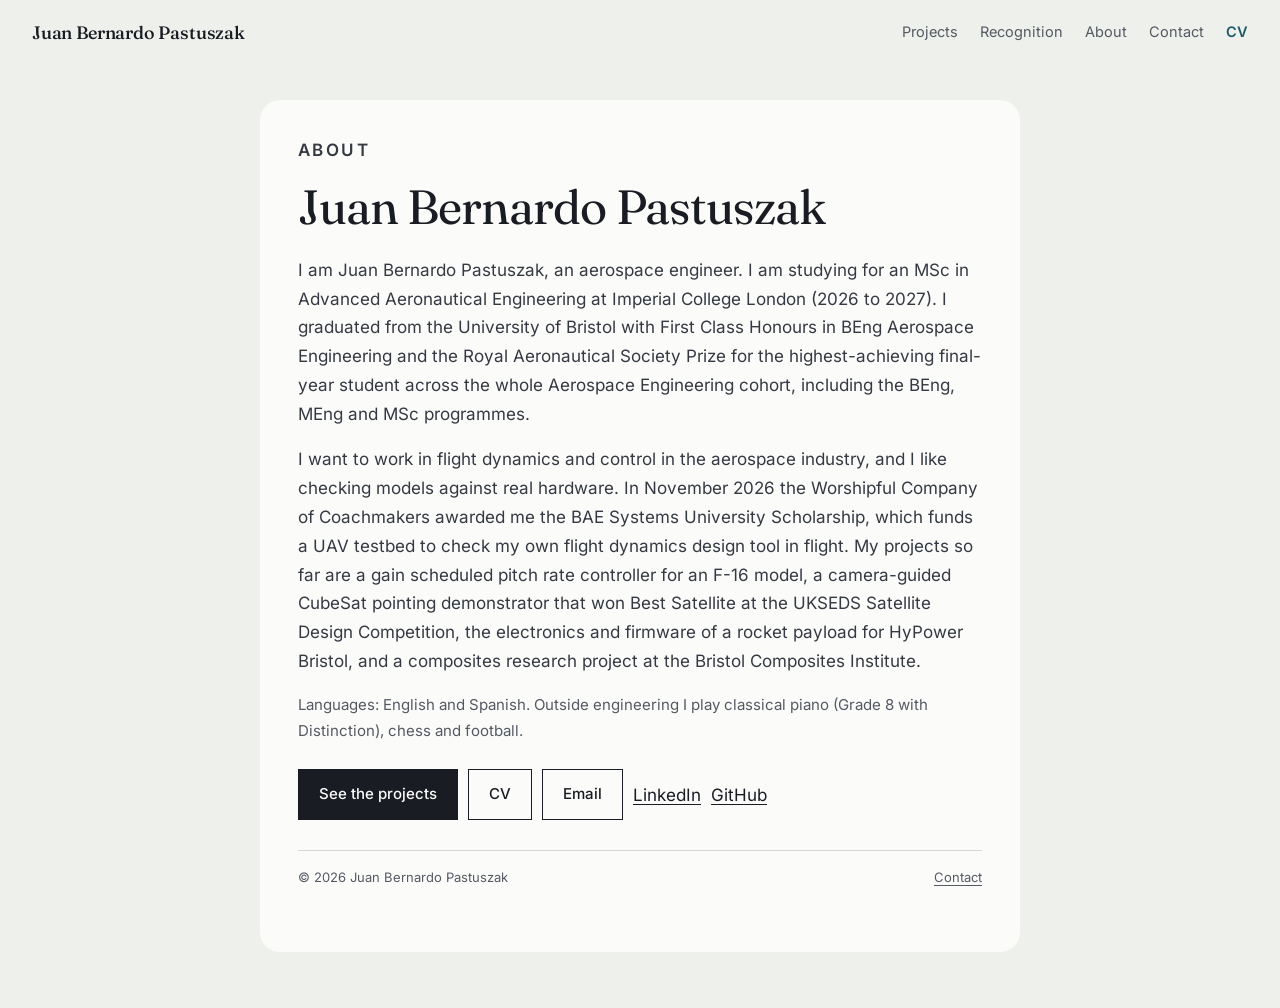
==== commit 693286df: "About page, search description and share image: flight dynamics and control, BAE scholarship Co-Auth" ====
--- a/about.html
+++ b/about.html
@@ -4,9 +4,9 @@
 <meta charset="utf-8">
 <meta name="viewport" content="width=device-width, initial-scale=1, viewport-fit=cover">
 <title>About · Juan Bernardo Pastuszak</title>
-<meta name="description" content="Portfolio of Juan Bernardo Pastuszak (Juan Pastuszak), aerospace engineer. MSc student at Imperial College London, First Class BEng from the University of Bristol. F-16 gain scheduled control, CubeSat, rocket payload and UAV structures.">
+<meta name="description" content="Portfolio of Juan Bernardo Pastuszak (Juan Pastuszak), aerospace engineer in flight dynamics and control. MSc student at Imperial College London, First Class BEng from the University of Bristol, BAE Systems University Scholar. F-16 gain scheduled control, UAV design tool, CubeSat and rocket payload.">
 <meta name="author" content="Juan Bernardo Pastuszak">
-<meta property="og:title" content="Juan Bernardo Pastuszak · Aerospace engineer, guidance and control"><meta property="og:description" content="Portfolio of Juan Bernardo Pastuszak (Juan Pastuszak), aerospace engineer. MSc student at Imperial College London, First Class BEng from the University of Bristol. F-16 gain scheduled control, CubeSat, rocket payload and UAV structures."><meta property="og:type" content="website">
+<meta property="og:title" content="Juan Bernardo Pastuszak · Aerospace engineer, flight dynamics and control"><meta property="og:description" content="Portfolio of Juan Bernardo Pastuszak (Juan Pastuszak), aerospace engineer in flight dynamics and control. MSc student at Imperial College London, First Class BEng from the University of Bristol, BAE Systems University Scholar. F-16 gain scheduled control, UAV design tool, CubeSat and rocket payload."><meta property="og:type" content="website">
 <link rel="canonical" href="https://juanpastuszak.com/about.html">
 <meta property="og:url" content="https://juanpastuszak.com/about.html">
 <meta property="og:image" content="https://juanpastuszak.com/media/social-preview.png">
@@ -15,7 +15,7 @@
 <meta name="twitter:card" content="summary_large_image"><meta name="twitter:image" content="https://juanpastuszak.com/media/social-preview.png">
 <meta name="theme-color" content="#eef0ec">
 <link rel="icon" href="data:image/svg+xml,%3Csvg xmlns='http://www.w3.org/2000/svg' viewBox='0 0 64 64'%3E%3Crect width='64' height='64' fill='%23eef0ec'/%3E%3Ctext x='32' y='44' font-family='Georgia,serif' font-size='34' text-anchor='middle' fill='%231d1a16'%3EJP%3C/text%3E%3Crect x='14' y='50' width='36' height='3' fill='%231f5a6b'/%3E%3C/svg%3E"><link rel="icon" type="image/png" sizes="48x48" href="favicon-48.png"><link rel="apple-touch-icon" href="apple-touch-icon.png">
-<script type="application/ld+json">{"@context": "https://schema.org", "@type": "Person", "name": "Juan Bernardo Pastuszak", "alternateName": ["Juan Bernardo Pastuszak", "Juan Pastuszak"], "url": "https://juanpastuszak.com/about.html", "image": "https://juanpastuszak.com/media/profile-suit-refined.png", "jobTitle": "Aerospace engineer", "description": "Aerospace engineer focused on guidance and control for autonomous aerospace systems, especially UAVs. MSc student at Imperial College London; BEng Aerospace Engineering, First Class Honours, University of Bristol.", "alumniOf": [{"@type": "CollegeOrUniversity", "name": "University of Bristol"}, {"@type": "CollegeOrUniversity", "name": "Imperial College London"}], "knowsAbout": ["Flight dynamics", "Control systems", "UAV design", "Gain scheduling", "Spacecraft attitude control", "Embedded systems"], "sameAs": ["https://www.linkedin.com/in/juanpastuszak", "https://github.com/JuanBer18"]}</script>
+<script type="application/ld+json">{"@context": "https://schema.org", "@type": "Person", "name": "Juan Bernardo Pastuszak", "alternateName": ["Juan Bernardo Pastuszak", "Juan Pastuszak"], "url": "https://juanpastuszak.com/about.html", "image": "https://juanpastuszak.com/media/profile-suit-refined.png", "jobTitle": "Aerospace engineer", "description": "Aerospace engineer focused on flight dynamics and control. MSc student at Imperial College London; BEng Aerospace Engineering, First Class Honours, University of Bristol; BAE Systems University Scholarship Award, 2026.", "alumniOf": [{"@type": "CollegeOrUniversity", "name": "University of Bristol"}, {"@type": "CollegeOrUniversity", "name": "Imperial College London"}], "knowsAbout": ["Flight dynamics", "Control systems", "UAV design", "Gain scheduling", "Flight control", "Embedded systems"], "sameAs": ["https://www.linkedin.com/in/juanpastuszak", "https://github.com/JuanBer18"]}</script>
 <link rel="preload" href="fonts/fraunces-normal-latin.woff2" as="font" type="font/woff2" crossorigin><link rel="preload" href="fonts/fraunces-italic-latin.woff2" as="font" type="font/woff2" crossorigin><link rel="preload" href="fonts/inter-normal-latin.woff2" as="font" type="font/woff2" crossorigin><link rel="stylesheet" href="fonts/fonts.css">
 <link rel="stylesheet" href="styles.css">
 <link rel="stylesheet" href="bento.css">
@@ -25,6 +25,6 @@
 <body class="project-document">
 <a class="skip" href="#main">Skip to content</a>
 <header class="top"><div class="wrap"><a class="brand" href="index.html">Juan Bernardo Pastuszak</a><nav class="nav" aria-label="Sections"><a href="index.html#">Projects</a><a href="index.html#">Recognition</a><a aria-current="page" href="about.html">About</a><a href="index.html#">Contact</a><a class="pdf" href="Juan%20Pastuszak%20-%20CV.pdf" target="_blank" rel="noopener">CV</a></nav><details class="menu"><summary>Menu</summary><nav aria-label="Sections"><a href="index.html#">Projects</a><a href="index.html#">Recognition</a><a aria-current="page" href="about.html">About</a><a href="index.html#">Contact</a><a href="Juan%20Pastuszak%20-%20CV.pdf" target="_blank" rel="noopener">CV</a></nav></details></div></header>
-<main id="main" class="wrap about-page"><article class="about-card"><p class="eyebrow">About</p><h1>Juan Bernardo Pastuszak</h1><p>I am Juan Bernardo Pastuszak, an aerospace engineer based in London. I am studying for an MSc in Advanced Aeronautical Engineering at Imperial College London (2026 to 2027). I graduated from the University of Bristol with First Class Honours in BEng Aerospace Engineering and the Royal Aeronautical Society Prize for the highest-achieving final-year student across the whole Aerospace Engineering cohort, including the BEng, MEng and MSc programmes.</p><p>I want to work on guidance and control for autonomous aerospace systems, with a focus on UAVs, and I like checking models against real hardware. My projects so far are a gain scheduled pitch rate controller for an F-16 model, a camera-guided CubeSat pointing demonstrator that won Best Satellite at the UKSEDS Satellite Design Competition, the electronics and firmware of a rocket payload for HyPower Bristol, and a composites research project at the Bristol Composites Institute.</p><p class="small">Languages: English and Spanish. Outside engineering I play classical piano (Grade 8 with Distinction), chess and football.</p><div class="actions"><a class="btn solid" href="index.html#work">See the projects</a><a class="btn" href="Juan%20Pastuszak%20-%20CV.pdf" target="_blank" rel="noopener">CV</a><a class="btn" href="mailto:juanberpastuszak@gmail.com">Email</a><a class="profile-contact" href="https://www.linkedin.com/in/juanpastuszak" rel="noopener">LinkedIn</a><a class="profile-contact" href="https://github.com/JuanBer18" rel="noopener">GitHub</a></div><footer><span>© 2026 Juan Bernardo Pastuszak</span><a href="index.html#contact">Contact</a></footer></article></main>
+<main id="main" class="wrap about-page"><article class="about-card"><p class="eyebrow">About</p><h1>Juan Bernardo Pastuszak</h1><p>I am Juan Bernardo Pastuszak, an aerospace engineer. I am studying for an MSc in Advanced Aeronautical Engineering at Imperial College London (2026 to 2027). I graduated from the University of Bristol with First Class Honours in BEng Aerospace Engineering and the Royal Aeronautical Society Prize for the highest-achieving final-year student across the whole Aerospace Engineering cohort, including the BEng, MEng and MSc programmes.</p><p>I want to work in flight dynamics and control in the aerospace industry, and I like checking models against real hardware. In November 2026 the Worshipful Company of Coachmakers awarded me the BAE Systems University Scholarship, which funds a UAV testbed to check my own flight dynamics design tool in flight. My projects so far are a gain scheduled pitch rate controller for an F-16 model, a camera-guided CubeSat pointing demonstrator that won Best Satellite at the UKSEDS Satellite Design Competition, the electronics and firmware of a rocket payload for HyPower Bristol, and a composites research project at the Bristol Composites Institute.</p><p class="small">Languages: English and Spanish. Outside engineering I play classical piano (Grade 8 with Distinction), chess and football.</p><div class="actions"><a class="btn solid" href="index.html#work">See the projects</a><a class="btn" href="Juan%20Pastuszak%20-%20CV.pdf" target="_blank" rel="noopener">CV</a><a class="btn" href="mailto:juanberpastuszak@gmail.com">Email</a><a class="profile-contact" href="https://www.linkedin.com/in/juanpastuszak" rel="noopener">LinkedIn</a><a class="profile-contact" href="https://github.com/JuanBer18" rel="noopener">GitHub</a></div><footer><span>© 2026 Juan Bernardo Pastuszak</span><a href="index.html#contact">Contact</a></footer></article></main>
 </body>
 </html>
--- a/styles.css
+++ b/styles.css
@@ -140,7 +140,7 @@
 .step>figure.m.contain .plate{display:flex;justify-content:center}
 .fig2{margin-top:22px}
 .tap{display:none}
-@media(prefers-reduced-motion:reduce){.tap{display:inline}}
+
 video{cursor:pointer}
 
 /* functional loop and automation flow */
--- a/bento.css
+++ b/bento.css
@@ -1,125 +1,128 @@
-/* Concept 13: compact bento home. Project stories retain their approved layout. */
-.bento-home{--bg:#eef0ec;--paper:#fbfcfa;--ink:#191c22;--mute:#555962;--acc:#1f5a6b;--line:#d3d8d2;--max:1320px;--g:clamp(16px,2.5vw,32px)}
-.bento-home .top{background:var(--bg);border-bottom:0}
-.bento-home .top .wrap{height:64px}
-.bento-home .brand{font-size:18px}
-.bento-home .poster-opening{display:grid;grid-template-columns:190px minmax(0,1.3fr) minmax(270px,1fr);gap:14px;padding:12px 0 14px;align-items:stretch}
-.bento-home .poster-portrait{overflow:hidden;border-radius:20px;background:#fff;display:flex;align-items:center;align-self:center}
-.bento-home .poster-portrait img{width:100%;height:auto}
-.bento-home .poster-profile{background:#fbfcfa;border-radius:20px;padding:26px;display:flex;flex-direction:column}
-.bento-home .poster-profile>.eyebrow{font-size:12px;letter-spacing:.08em}
-.bento-home .poster-profile h1{font:400 clamp(34px,3.8vw,51px)/1.03 var(--serif);letter-spacing:-.03em;margin:12px 0 14px}
-.bento-home .poster-profile .line{font-size:15px;line-height:1.55;margin-bottom:10px}
-.bento-home .poster-profile .bio{font-size:14px;line-height:1.6;color:var(--body);margin-bottom:10px}
-.bento-home .poster-profile .actions{margin-top:auto;padding-top:8px;gap:8px;align-items:center}
-.bento-home .btn{border-radius:40px;font-size:13px;padding:9px 14px}
-.bento-home .profile-contact{font-size:13px;padding:8px}
-.bento-home .poster-prize{border-radius:20px;padding:28px;background:#182230;color:#fffaf0;display:flex;flex-direction:column;justify-content:center;border-top:3px solid #b99652}
-.bento-home .poster-prize .eyebrow{font-size:12px;letter-spacing:.08em;color:#ead9b2}
-.bento-home .poster-prize h2{font:400 29px/1.15 var(--serif);margin:20px 0 16px}
-.bento-home .poster-prize p{font-size:14px;line-height:1.7;color:#eee8dc}
-.bento-home .poster-prize a{font-size:14px;margin-top:22px;align-self:start;text-underline-offset:5px}
-.bento-recognition{display:grid;grid-template-columns:repeat(4,minmax(0,1fr));gap:14px;scroll-margin-top:76px}
-.bento-recognition>div,.bento-recognition>a{background:#fbfcfa;border-radius:16px;padding:18px;text-decoration:none}
-.bento-recognition b{display:block;font:400 22px/1.2 var(--serif);margin-bottom:8px}
-.bento-recognition span{display:block;color:var(--mute);font-size:12px;line-height:1.5}
-.bento-recognition a:hover b{text-decoration:underline;text-underline-offset:4px}
-.bento-work{padding-top:28px;scroll-margin-top:64px}
-.bento-heading{display:flex;gap:18px;align-items:center;flex-wrap:wrap;margin-bottom:16px}
-.bento-heading h2{font:400 29px/1.2 var(--serif);margin-right:8px}
-.bento-filters{display:flex;gap:7px;flex-wrap:wrap}
-.bento-filters button{border:1px solid #74716b;border-radius:30px;background:transparent;color:var(--ink);padding:9px 14px;min-height:44px;font:500 13px/1.3 var(--sans);cursor:pointer}
-.bento-filters button[aria-pressed=true]{background:var(--ink);border-color:var(--ink);color:white}
-.bento-count{margin-left:auto;font-size:13px;color:var(--mute)}
-.bento-grid{display:grid;grid-template-columns:repeat(6,minmax(0,1fr));gap:14px}
-.bento-home .bento-tile{grid-column:span 2;position:relative;min-width:0;display:flex;flex-direction:column;overflow:hidden;border:0;border-radius:18px;background:#161b20;color:white;text-decoration:none;isolation:isolate}
-.bento-home .bento-grid>.bento-tile:nth-child(-n+2){grid-column:span 3}
-.bento-home .bento-tile .preview-image{width:100%;min-width:0;height:auto;aspect-ratio:16/9;min-height:230px;margin:0;padding:0;border:0;position:relative;overflow:hidden;background:#222831}
-.bento-home .bento-tile .preview-image img{width:100%;height:100%;object-fit:cover;transform:none;transition:transform .25s}
-.bento-home .preview-image:after{content:'';position:absolute;inset:0;background:linear-gradient(0deg,#0b1019 0%,#0b1019ed 12%,#0b101980 42%,transparent 80%);z-index:1;pointer-events:none}
-.bento-home .bento-copy{position:absolute;bottom:0;left:0;right:0;padding:20px;z-index:2}
-.bento-home .bento-copy .eyebrow{color:#fff;font-size:12px;letter-spacing:.08em;background:#111923d9;padding:4px 7px;display:inline-block;border-radius:4px}
-.bento-home .bento-copy h3{font:400 26px/1.13 var(--serif);margin:9px 0 0;color:#fff}
-.bento-home .bento-copy p{font-size:13px;line-height:1.5;color:#fff;margin-top:9px;max-width:60ch}
-.bento-home .bento-tile:hover img{transform:scale(1.025)}
-.bento-home .bento-tile:focus-visible{outline-offset:3px}
-.bento-credit{position:absolute;right:10px;top:10px;max-width:calc(100% - 20px);font-size:10px;line-height:1.4;color:white;background:#111923e8;border-radius:4px;padding:4px 7px}
-.bento-secondary{margin-top:24px}
-.bento-secondary>h2{font:400 23px/1.3 var(--serif);margin-bottom:14px}
-.bento-home .bento-secondary .bento-tile,.bento-home .bento-secondary .bento-grid>.bento-tile:nth-child(-n+2){grid-column:span 2}
-.bento-secondary .bento-copy p{display:none}
-.bento-secondary .bento-copy h3{font-size:23px}
-.bento-home .bento-secondary .preview-image{min-height:200px}
-.bento-home .bento-tile[hidden],.bento-secondary[hidden]{display:none}
-.bento-contact{margin-top:28px;padding:22px 0 10px;display:flex;gap:22px;flex-wrap:wrap;border-top:1px solid var(--line);font-size:14px;scroll-margin-top:80px}
-.bento-home footer{padding:18px 0 24px;margin:0;border:0;font-size:12px;color:var(--mute)}
-@media(max-width:1050px){
- .bento-home .poster-opening{grid-template-columns:160px minmax(0,1fr)}
- .bento-home .poster-prize{grid-column:1/-1;display:grid;grid-template-columns:1fr 1fr;column-gap:24px;padding:22px}
- .bento-home .poster-prize .eyebrow,.bento-home .poster-prize h2{grid-column:1}.bento-home .poster-prize h2{margin:10px 0 0;font-size:26px}
- .bento-home .poster-prize p{grid-column:2;grid-row:1/span 2}.bento-home .poster-prize a{grid-column:2;margin-top:12px}
- .bento-recognition{grid-template-columns:repeat(2,minmax(0,1fr))}
- .bento-home .bento-tile,.bento-home .bento-secondary .bento-tile,.bento-home .bento-secondary .bento-grid>.bento-tile:nth-child(-n+2){grid-column:span 3}
- .bento-home .bento-tile .preview-image{min-height:250px}
-}
-@media(max-width:620px){
- .bento-home .poster-opening{grid-template-columns:82px minmax(0,1fr);gap:12px;padding-top:6px}
- .bento-home .poster-portrait{border-radius:12px;align-self:start;background:none}
- .bento-home .poster-profile{display:contents}
- .bento-home .poster-profile>.eyebrow{grid-column:2;grid-row:1;font-size:10px;letter-spacing:.04em;padding-top:1px}
- .bento-home .poster-profile h1{grid-column:2;grid-row:1;font-size:clamp(27px,7vw,39px);margin:24px 0 0;align-self:start}
- .bento-home .poster-profile .line,.bento-home .poster-profile .bio,.bento-home .poster-profile .actions{grid-column:1/-1;margin:0}
- .bento-home .poster-profile .line{font-size:16px;line-height:1.5}
- .bento-home .poster-profile .bio{font-size:13px;line-height:1.55}
- .bento-home .poster-profile .actions{padding-top:3px}
- .bento-home .poster-prize{display:block;padding:21px;border-radius:16px;margin-top:5px}
- .bento-home .poster-prize h2{font-size:25px;margin:12px 0}.bento-home .poster-prize p{font-size:13px}.bento-home .poster-prize a{display:inline-block;margin-top:14px}
- .bento-recognition{gap:10px}.bento-recognition>div,.bento-recognition>a{padding:15px 12px;border-radius:12px}.bento-recognition b{font-size:19px}.bento-recognition span{font-size:11px}
- .bento-heading{gap:12px}.bento-heading h2{width:100%;font-size:27px}.bento-filters{gap:6px}.bento-filters button{padding:9px 11px;font-size:12px}.bento-count{margin-left:0}
- .bento-grid{grid-template-columns:minmax(0,1fr);gap:12px}
- .bento-home .bento-tile,.bento-home .bento-grid>.bento-tile:nth-child(-n+2),.bento-home .bento-secondary .bento-tile,.bento-home .bento-secondary .bento-grid>.bento-tile:nth-child(-n+2){grid-column:1}
- .bento-home .bento-tile .preview-image{aspect-ratio:16/10;min-height:235px}
- .bento-home .bento-copy{padding:18px}.bento-home .bento-copy h3{font-size:25px}.bento-home .bento-copy p{font-size:12px}
- .bento-home .bento-secondary .preview-image{min-height:190px;aspect-ratio:16/9}
- .bento-contact{font-size:13px;gap:16px}.bento-contact a:first-child{width:100%}
-}
-@media(prefers-reduced-motion:reduce){.bento-home .bento-tile .preview-image img{transition:none}.bento-home .bento-tile:hover img{transform:none}}
-.bento-home .bento-result{background:#fbfcfa;color:var(--ink);padding:14px 20px 16px;flex:1;display:flex;flex-direction:column;gap:3px;border-top:3px solid var(--acc)}
-.bento-home .bento-result b{font:400 22px/1.2 var(--serif)}
-.bento-home .bento-result span{font-size:13px;line-height:1.5;color:var(--mute)}
-
-/* ---- small motion (home only; all of it is skipped when the visitor asks for reduced motion) ---- */
-.motion-curve{margin:2px 0 14px;max-width:480px}
-.motion-curve svg{display:block;width:100%;height:auto;overflow:visible}
-.motion-curve .cap{font-size:11px;line-height:1.4;color:var(--mute);margin-top:2px}
-@media (prefers-reduced-motion:no-preference){
-  .motion-curve .trace{stroke-dasharray:var(--len);stroke-dashoffset:var(--len);animation:mdraw 2.6s cubic-bezier(.3,.6,.3,1) .35s forwards}
-  .motion-curve .cmd{opacity:0;animation:mfade .5s ease .2s forwards}
-  @keyframes mdraw{to{stroke-dashoffset:0}}
-  @keyframes mfade{to{opacity:1}}
-  .js-motion .rv{opacity:0;transform:translateY(18px);transition:opacity .6s ease,transform .6s ease}
-  .js-motion .rv.in{opacity:1;transform:none}
-  .bento-home .btn.solid{position:relative;overflow:hidden}
-  .bento-home .btn.solid::after{content:'';position:absolute;top:0;left:-60%;width:40%;height:100%;background:linear-gradient(100deg,transparent,#ffffff55,transparent);transform:skewX(-20deg);animation:msheen 2.8s ease-in-out 1.2s 3}
-  @keyframes msheen{to{left:130%}}
-}
-
-/* ---- controls-themed motion (see controls.js; all decorative) ---- */
-.ctl-rel{position:relative;overflow:hidden}
-.ctl-rel>*:not(.ctl-bg){position:relative;z-index:1}
-.ctl-bg{position:absolute!important;inset:0;z-index:0!important;pointer-events:none}
-.ctl-dark{opacity:.95}
-.ctl-bg canvas{display:block;width:100%;height:100%}
-.bento-home .poster-portrait.ctl-col{flex-direction:column;align-items:stretch}
-.ctl-graph{width:100%;height:86px;margin-top:6px;padding:0 6px}
-.ctl-graph canvas{display:block;width:100%}
-.ctl-att{display:flex;justify-content:center;margin:6px 0 12px}
-.ctl-ring{position:fixed;inset:0;z-index:9000;pointer-events:none}
-@media(max-width:760px){.poster-portrait .ctl-graph,.poster-portrait .ctl-att,.ctl-ring{display:none}}
-.ctl-strip{display:flex;flex-wrap:wrap;align-items:center;gap:6px 12px;background:#fff;border-radius:16px;padding:12px 14px;margin:10px 0}
-.ctl-strip .ctl-graph{flex:1;min-width:0;margin:0;padding:0;width:auto}
-.ctl-strip .ctl-att{margin:0}.ctl-strip .ctl-att svg{width:84px;height:84px}
-.ctl-cap{flex-basis:100%;margin:0;font-size:11px;color:#6b665c}
-@media(min-width:761px){.ctl-strip{display:none}}
-.poster-prize h2,.poster-prize p{text-shadow:0 0 10px #182230,0 0 4px #182230}
+/* Concept 13: compact bento home. Project stories retain their approved layout. */
+.bento-home{--bg:#eef0ec;--paper:#fbfcfa;--ink:#191c22;--mute:#555962;--acc:#1f5a6b;--line:#d3d8d2;--max:1320px;--g:clamp(16px,2.5vw,32px)}
+.bento-home .top{background:var(--bg);border-bottom:0}
+.bento-home .top .wrap{height:64px}
+.bento-home .brand{font-size:18px}
+.bento-home .poster-opening{display:grid;grid-template-columns:190px minmax(0,1.3fr) minmax(270px,1fr);gap:14px;padding:12px 0 14px;align-items:stretch}
+.bento-home .poster-portrait{overflow:hidden;border-radius:20px;background:#fff;display:flex;align-items:center;align-self:center}
+.bento-home .poster-portrait img{width:100%;height:auto}
+.bento-home .poster-profile{background:#fbfcfa;border-radius:20px;padding:26px;display:flex;flex-direction:column}
+.bento-home .poster-profile>.eyebrow{font-size:12px;letter-spacing:.08em}
+.bento-home .poster-profile h1{font:400 clamp(34px,3.8vw,51px)/1.03 var(--serif);letter-spacing:-.03em;margin:12px 0 14px}
+.bento-home .poster-profile .line{font-size:15px;line-height:1.55;margin-bottom:10px}
+.bento-home .poster-profile .bio{font-size:14px;line-height:1.6;color:var(--body);margin-bottom:10px}
+.bento-home .poster-profile .actions{margin-top:auto;padding-top:8px;gap:8px;align-items:center}
+.bento-home .btn{border-radius:40px;font-size:13px;padding:9px 14px}
+.bento-home .profile-contact{font-size:13px;padding:8px}
+.bento-home .poster-prize{border-radius:20px;padding:28px;background:#182230;color:#fffaf0;display:flex;flex-direction:column;justify-content:center;border-top:3px solid #b99652}
+.bento-home .poster-prize .eyebrow{font-size:12px;letter-spacing:.08em;color:#ead9b2}
+.bento-home .poster-prize h2{font:400 29px/1.15 var(--serif);margin:20px 0 16px}
+.bento-home .poster-prize p{font-size:14px;line-height:1.7;color:#eee8dc}
+.bento-home .poster-prize a{font-size:14px;margin-top:22px;align-self:start;text-underline-offset:5px}
+.bento-recognition{display:grid;grid-template-columns:repeat(4,minmax(0,1fr));gap:14px;scroll-margin-top:76px}
+.bento-recognition>div,.bento-recognition>a{background:#fbfcfa;border-radius:16px;padding:18px;text-decoration:none}
+.bento-recognition b{display:block;font:400 22px/1.2 var(--serif);margin-bottom:8px}
+.bento-recognition span{display:block;color:var(--mute);font-size:12px;line-height:1.5}
+.bento-recognition a:hover b{text-decoration:underline;text-underline-offset:4px}
+.bento-work{padding-top:28px;scroll-margin-top:64px}
+.bento-heading{display:flex;gap:18px;align-items:center;flex-wrap:wrap;margin-bottom:16px}
+.bento-heading h2{font:400 29px/1.2 var(--serif);margin-right:8px}
+.bento-filters{display:flex;gap:7px;flex-wrap:wrap}
+.bento-filters button{border:1px solid #74716b;border-radius:30px;background:transparent;color:var(--ink);padding:9px 14px;min-height:44px;font:500 13px/1.3 var(--sans);cursor:pointer}
+.bento-filters button[aria-pressed=true]{background:var(--ink);border-color:var(--ink);color:white}
+.bento-count{margin-left:auto;font-size:13px;color:var(--mute)}
+.bento-grid{display:grid;grid-template-columns:repeat(6,minmax(0,1fr));gap:14px}
+.bento-home .bento-tile{grid-column:span 2;position:relative;min-width:0;display:flex;flex-direction:column;overflow:hidden;border:0;border-radius:18px;background:#161b20;color:white;text-decoration:none;isolation:isolate}
+.bento-home .bento-grid>.bento-tile:nth-child(-n+2){grid-column:span 3}
+.bento-home .bento-tile .preview-image{width:100%;min-width:0;height:auto;aspect-ratio:16/9;min-height:230px;margin:0;padding:0;border:0;position:relative;overflow:hidden;background:#222831}
+.bento-home .bento-tile .preview-image img{width:100%;height:100%;object-fit:cover;transform:none;transition:transform .25s}
+.bento-home .preview-image:after{content:'';position:absolute;inset:0;background:linear-gradient(0deg,#0b1019 0%,#0b1019ed 12%,#0b101980 42%,transparent 80%);z-index:1;pointer-events:none}
+.bento-home .bento-copy{position:absolute;bottom:0;left:0;right:0;padding:20px;z-index:2}
+.bento-home .bento-copy .eyebrow{color:#fff;font-size:12px;letter-spacing:.08em;background:#111923d9;padding:4px 7px;display:inline-block;border-radius:4px}
+.bento-home .bento-copy h3{font:400 26px/1.13 var(--serif);margin:9px 0 0;color:#fff}
+.bento-home .bento-copy p{font-size:13px;line-height:1.5;color:#fff;margin-top:9px;max-width:60ch}
+.bento-home .bento-tile:hover img{transform:scale(1.025)}
+.bento-home .bento-tile:focus-visible{outline-offset:3px}
+.bento-credit{position:absolute;right:10px;top:10px;max-width:calc(100% - 20px);font-size:10px;line-height:1.4;color:white;background:#111923e8;border-radius:4px;padding:4px 7px}
+.bento-secondary{margin-top:24px}
+.bento-secondary>h2{font:400 23px/1.3 var(--serif);margin-bottom:14px}
+.bento-home .bento-secondary .bento-tile,.bento-home .bento-secondary .bento-grid>.bento-tile:nth-child(-n+2){grid-column:span 2}
+.bento-secondary .bento-copy p{display:none}
+.bento-secondary .bento-copy h3{font-size:23px}
+.bento-home .bento-secondary .preview-image{min-height:200px}
+.bento-home .bento-tile[hidden],.bento-secondary[hidden]{display:none}
+.bento-contact{margin-top:28px;padding:22px 0 10px;display:flex;gap:22px;flex-wrap:wrap;border-top:1px solid var(--line);font-size:14px;scroll-margin-top:80px}
+.bento-home footer{padding:18px 0 24px;margin:0;border:0;font-size:12px;color:var(--mute)}
+@media(max-width:1050px){
+ .bento-home .poster-opening{grid-template-columns:160px minmax(0,1fr)}
+ .bento-home .poster-prize{grid-column:1/-1;display:grid;grid-template-columns:1fr 1fr;column-gap:24px;padding:22px}
+ .bento-home .poster-prize .eyebrow,.bento-home .poster-prize h2{grid-column:1}.bento-home .poster-prize h2{margin:10px 0 0;font-size:26px}
+ .bento-home .poster-prize p{grid-column:2;grid-row:1/span 2}.bento-home .poster-prize a{grid-column:2;margin-top:12px}
+ .bento-recognition{grid-template-columns:repeat(2,minmax(0,1fr))}
+ .bento-home .bento-tile,.bento-home .bento-secondary .bento-tile,.bento-home .bento-secondary .bento-grid>.bento-tile:nth-child(-n+2){grid-column:span 3}
+ .bento-home .bento-tile .preview-image{min-height:250px}
+}
+@media(max-width:620px){
+ .bento-home .poster-opening{grid-template-columns:82px minmax(0,1fr);gap:12px;padding-top:6px}
+ .bento-home .poster-portrait{border-radius:12px;align-self:start;background:none}
+ .bento-home .poster-profile{display:contents}
+ .bento-home .poster-profile>.eyebrow{grid-column:2;grid-row:1;font-size:10px;letter-spacing:.04em;padding-top:1px}
+ .bento-home .poster-profile h1{grid-column:2;grid-row:1;font-size:clamp(27px,7vw,39px);margin:24px 0 0;align-self:start}
+ .bento-home .poster-profile .line,.bento-home .poster-profile .bio,.bento-home .poster-profile .actions{grid-column:1/-1;margin:0}
+ .bento-home .poster-profile .line{font-size:16px;line-height:1.5}
+ .bento-home .poster-profile .bio{font-size:13px;line-height:1.55}
+ .bento-home .poster-profile .actions{padding-top:3px}
+ .bento-home .poster-prize{display:block;padding:21px;border-radius:16px;margin-top:5px}
+ .bento-home .poster-prize h2{font-size:25px;margin:12px 0}.bento-home .poster-prize p{font-size:13px}.bento-home .poster-prize a{display:inline-block;margin-top:14px}
+ .bento-recognition{gap:10px}.bento-recognition>div,.bento-recognition>a{padding:15px 12px;border-radius:12px}.bento-recognition b{font-size:19px}.bento-recognition span{font-size:11px}
+ .bento-heading{gap:12px}.bento-heading h2{width:100%;font-size:27px}.bento-filters{gap:6px}.bento-filters button{padding:9px 11px;font-size:12px}.bento-count{margin-left:0}
+ .bento-grid{grid-template-columns:minmax(0,1fr);gap:12px}
+ .bento-home .bento-tile,.bento-home .bento-grid>.bento-tile:nth-child(-n+2),.bento-home .bento-secondary .bento-tile,.bento-home .bento-secondary .bento-grid>.bento-tile:nth-child(-n+2){grid-column:1}
+ .bento-home .bento-tile .preview-image{aspect-ratio:16/10;min-height:235px}
+ .bento-home .bento-copy{padding:18px}.bento-home .bento-copy h3{font-size:25px}.bento-home .bento-copy p{font-size:12px}
+ .bento-home .bento-secondary .preview-image{min-height:190px;aspect-ratio:16/9}
+ .bento-contact{font-size:13px;gap:16px}.bento-contact a:first-child{width:100%}
+}
+@media(prefers-reduced-motion:reduce){.bento-home .bento-tile .preview-image img{transition:none}.bento-home .bento-tile:hover img{transform:none}}
+.bento-home .bento-result{background:#fbfcfa;color:var(--ink);padding:14px 20px 16px;flex:1;display:flex;flex-direction:column;gap:3px;border-top:3px solid var(--acc)}
+.bento-home .bento-result b{font:400 22px/1.2 var(--serif)}
+.bento-home .bento-result span{font-size:13px;line-height:1.5;color:var(--mute)}
+
+/* ---- small motion (home only; all of it is skipped when the visitor asks for reduced motion) ---- */
+.motion-curve{margin:2px 0 14px;max-width:480px}
+.motion-curve svg{display:block;width:100%;height:auto;overflow:visible}
+.motion-curve .cap{font-size:11px;line-height:1.4;color:var(--mute);margin-top:2px}
+@media all{
+  .motion-curve .trace{stroke-dasharray:var(--len);stroke-dashoffset:var(--len);animation:mdraw 2.6s cubic-bezier(.3,.6,.3,1) .35s forwards}
+  .motion-curve .cmd{opacity:0;animation:mfade .5s ease .2s forwards}
+  @keyframes mdraw{to{stroke-dashoffset:0}}
+  @keyframes mfade{to{opacity:1}}
+  .js-motion .rv{opacity:0;transform:translateY(18px);transition:opacity .6s ease,transform .6s ease}
+  .js-motion .rv.in{opacity:1;transform:none}
+  .bento-home .btn.solid{position:relative;overflow:hidden}
+  .bento-home .btn.solid::after{content:'';position:absolute;top:0;left:-60%;width:40%;height:100%;background:linear-gradient(100deg,transparent,#ffffff55,transparent);transform:skewX(-20deg);animation:msheen 2.8s ease-in-out 1.2s 3}
+  @keyframes msheen{to{left:130%}}
+}
+
+/* ---- controls-themed motion (see controls.js; all decorative) ---- */
+.ctl-rel{position:relative;overflow:hidden}
+.ctl-rel>*:not(.ctl-bg){position:relative;z-index:1}
+.ctl-bg{position:absolute!important;inset:0;z-index:0!important;pointer-events:none}
+.ctl-dark{opacity:.95}
+.ctl-bg canvas{display:block;width:100%;height:100%}
+.bento-home .poster-portrait.ctl-col{flex-direction:column;align-items:stretch}
+.ctl-graph{width:100%;height:86px;margin-top:6px;padding:0 6px}
+.ctl-graph canvas{display:block;width:100%}
+.ctl-att{display:flex;justify-content:center;margin:6px 0 12px}
+.ctl-ring{position:fixed;inset:0;z-index:9000;pointer-events:none}
+@media(max-width:760px){.poster-portrait .ctl-graph,.poster-portrait .ctl-att,.ctl-ring{display:none}}
+.ctl-strip{display:flex;flex-wrap:wrap;align-items:center;gap:6px 12px;background:#fff;border-radius:16px;padding:12px 14px;margin:10px 0}
+.ctl-strip .ctl-graph{flex:1;min-width:0;margin:0;padding:0;width:auto}
+.ctl-strip .ctl-att{margin:0}.ctl-strip .ctl-att svg{width:84px;height:84px}
+.ctl-cap{flex-basis:100%;margin:0;font-size:11px;color:#6b665c}
+@media(min-width:761px){.ctl-strip{display:none}}
+.poster-prize h2,.poster-prize p{text-shadow:0 0 10px #182230,0 0 4px #182230}
 @media(max-width:620px){.bento-home .poster-prize{padding-bottom:210px}.bento-home .poster-prize .ctl-bg{top:auto!important;height:190px}}
+/* 2 Nov 2026: six featured projects sit in two even rows; five recognitions, scholarship first */
+@media(min-width:1051px){.bento-home .bento-work>.bento-grid>.bento-tile,.bento-home .bento-work>.bento-grid>.bento-tile:nth-child(-n+2){grid-column:span 2}.bento-recognition{grid-template-columns:repeat(5,minmax(0,1fr))}}
+@media(max-width:1050px){.bento-recognition>h2+a{grid-column:1/-1}}
--- a/projects-bento.css
+++ b/projects-bento.css
@@ -164,3 +164,6 @@
 .project-document .about-card p.small{font-size:15px;color:var(--mute)}
 .project-document .about-card .actions{display:flex;flex-wrap:wrap;gap:10px;align-items:center;margin:26px 0 8px}
 .project-document .about-card footer{display:flex;justify-content:space-between;margin-top:30px;padding-top:16px;border-top:1px solid var(--line);font-size:13px;color:var(--mute)}
+
+.project-document .project-code{margin-top:10px;font-size:14px}
+.project-document .project-code a{color:var(--acc);text-underline-offset:3px}
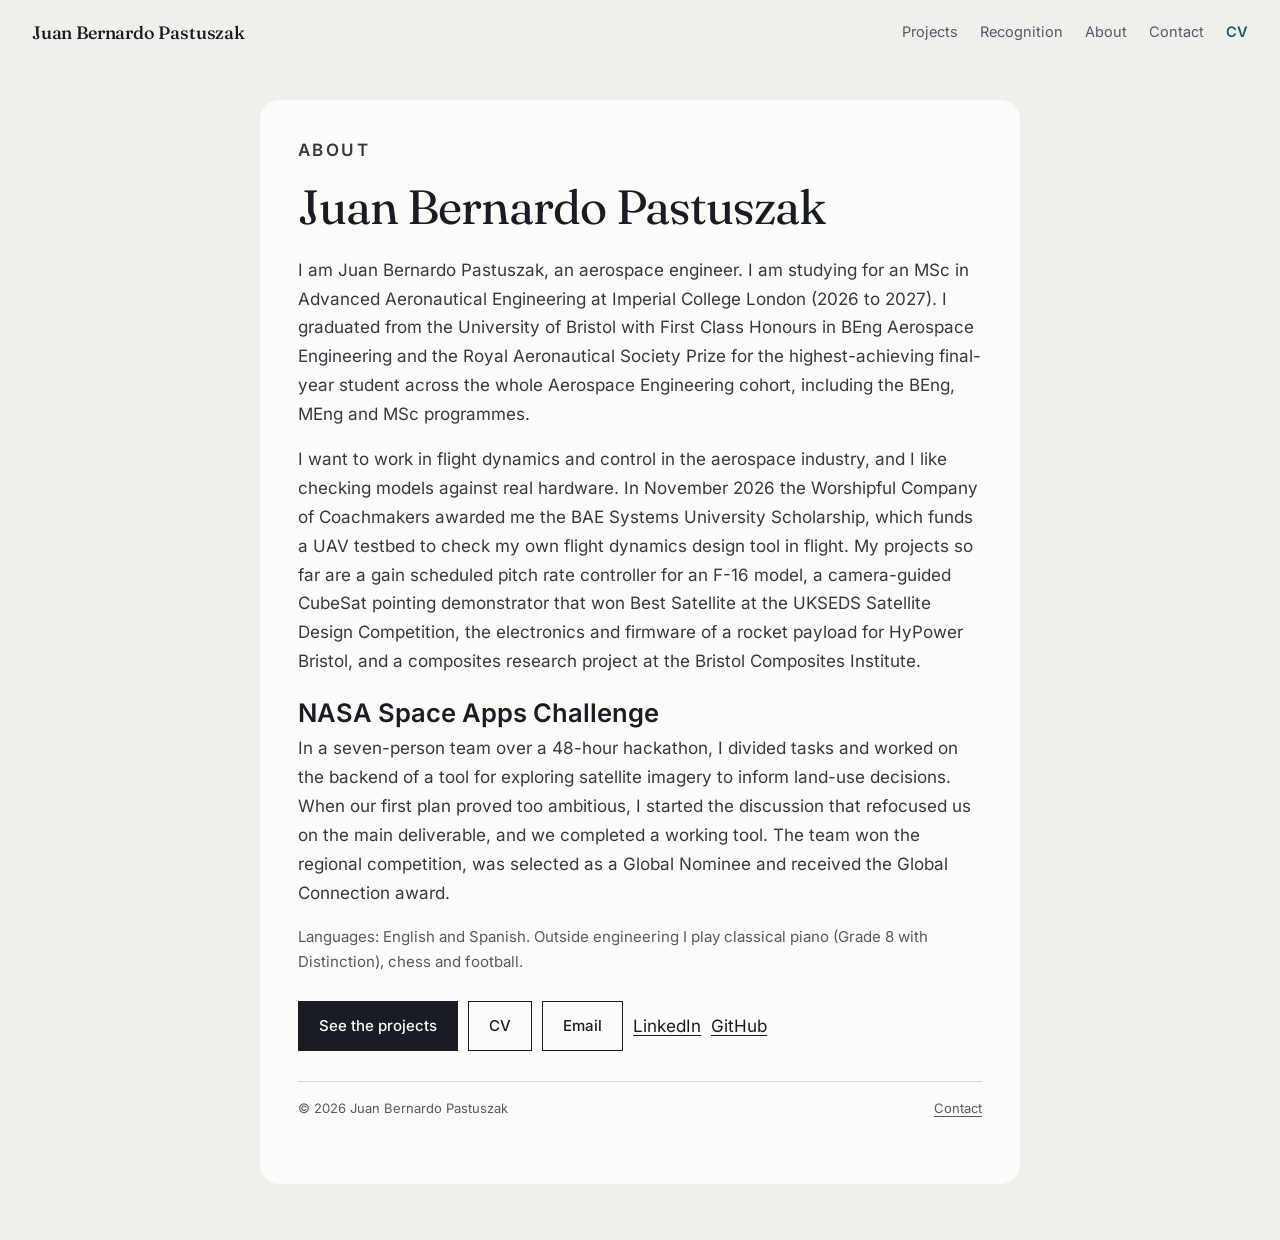
==== commit beba4711: "Update award styling and circular profile portrait" ====
--- a/about.html
+++ b/about.html
@@ -9,10 +9,10 @@
 <meta property="og:title" content="Juan Bernardo Pastuszak · Aerospace engineer, flight dynamics and control"><meta property="og:description" content="Portfolio of Juan Bernardo Pastuszak (Juan Pastuszak), aerospace engineer in flight dynamics and control. MSc student at Imperial College London, First Class BEng from the University of Bristol, BAE Systems University Scholar. F-16 gain scheduled control, UAV design tool, CubeSat and rocket payload."><meta property="og:type" content="website">
 <link rel="canonical" href="https://juanpastuszak.com/about.html">
 <meta property="og:url" content="https://juanpastuszak.com/about.html">
-<meta property="og:image" content="https://juanpastuszak.com/media/social-preview.png">
+<meta property="og:image" content="https://juanpastuszak.com/media/social-preview.png?v=20261102">
 <meta property="og:image:width" content="1200"><meta property="og:image:height" content="630">
 <meta property="og:image:alt" content="Juan Bernardo Pastuszak aerospace engineering portfolio, featuring satellite control, rocket payload and composite forming projects">
-<meta name="twitter:card" content="summary_large_image"><meta name="twitter:image" content="https://juanpastuszak.com/media/social-preview.png">
+<meta name="twitter:card" content="summary_large_image"><meta name="twitter:image" content="https://juanpastuszak.com/media/social-preview.png?v=20261102">
 <meta name="theme-color" content="#eef0ec">
 <link rel="icon" href="data:image/svg+xml,%3Csvg xmlns='http://www.w3.org/2000/svg' viewBox='0 0 64 64'%3E%3Crect width='64' height='64' fill='%23eef0ec'/%3E%3Ctext x='32' y='44' font-family='Georgia,serif' font-size='34' text-anchor='middle' fill='%231d1a16'%3EJP%3C/text%3E%3Crect x='14' y='50' width='36' height='3' fill='%231f5a6b'/%3E%3C/svg%3E"><link rel="icon" type="image/png" sizes="48x48" href="favicon-48.png"><link rel="apple-touch-icon" href="apple-touch-icon.png">
 <script type="application/ld+json">{"@context": "https://schema.org", "@type": "Person", "name": "Juan Bernardo Pastuszak", "alternateName": ["Juan Bernardo Pastuszak", "Juan Pastuszak"], "url": "https://juanpastuszak.com/about.html", "image": "https://juanpastuszak.com/media/profile-suit-refined.png", "jobTitle": "Aerospace engineer", "description": "Aerospace engineer focused on flight dynamics and control. MSc student at Imperial College London; BEng Aerospace Engineering, First Class Honours, University of Bristol; BAE Systems University Scholarship Award, 2026.", "alumniOf": [{"@type": "CollegeOrUniversity", "name": "University of Bristol"}, {"@type": "CollegeOrUniversity", "name": "Imperial College London"}], "knowsAbout": ["Flight dynamics", "Control systems", "UAV design", "Gain scheduling", "Flight control", "Embedded systems"], "sameAs": ["https://www.linkedin.com/in/juanpastuszak", "https://github.com/JuanBer18"]}</script>
@@ -24,7 +24,7 @@
 </head>
 <body class="project-document">
 <a class="skip" href="#main">Skip to content</a>
-<header class="top"><div class="wrap"><a class="brand" href="index.html">Juan Bernardo Pastuszak</a><nav class="nav" aria-label="Sections"><a href="index.html#">Projects</a><a href="index.html#">Recognition</a><a aria-current="page" href="about.html">About</a><a href="index.html#">Contact</a><a class="pdf" href="Juan%20Pastuszak%20-%20CV.pdf" target="_blank" rel="noopener">CV</a></nav><details class="menu"><summary>Menu</summary><nav aria-label="Sections"><a href="index.html#">Projects</a><a href="index.html#">Recognition</a><a aria-current="page" href="about.html">About</a><a href="index.html#">Contact</a><a href="Juan%20Pastuszak%20-%20CV.pdf" target="_blank" rel="noopener">CV</a></nav></details></div></header>
-<main id="main" class="wrap about-page"><article class="about-card"><p class="eyebrow">About</p><h1>Juan Bernardo Pastuszak</h1><p>I am Juan Bernardo Pastuszak, an aerospace engineer. I am studying for an MSc in Advanced Aeronautical Engineering at Imperial College London (2026 to 2027). I graduated from the University of Bristol with First Class Honours in BEng Aerospace Engineering and the Royal Aeronautical Society Prize for the highest-achieving final-year student across the whole Aerospace Engineering cohort, including the BEng, MEng and MSc programmes.</p><p>I want to work in flight dynamics and control in the aerospace industry, and I like checking models against real hardware. In November 2026 the Worshipful Company of Coachmakers awarded me the BAE Systems University Scholarship, which funds a UAV testbed to check my own flight dynamics design tool in flight. My projects so far are a gain scheduled pitch rate controller for an F-16 model, a camera-guided CubeSat pointing demonstrator that won Best Satellite at the UKSEDS Satellite Design Competition, the electronics and firmware of a rocket payload for HyPower Bristol, and a composites research project at the Bristol Composites Institute.</p><p class="small">Languages: English and Spanish. Outside engineering I play classical piano (Grade 8 with Distinction), chess and football.</p><div class="actions"><a class="btn solid" href="index.html#work">See the projects</a><a class="btn" href="Juan%20Pastuszak%20-%20CV.pdf" target="_blank" rel="noopener">CV</a><a class="btn" href="mailto:juanberpastuszak@gmail.com">Email</a><a class="profile-contact" href="https://www.linkedin.com/in/juanpastuszak" rel="noopener">LinkedIn</a><a class="profile-contact" href="https://github.com/JuanBer18" rel="noopener">GitHub</a></div><footer><span>© 2026 Juan Bernardo Pastuszak</span><a href="index.html#contact">Contact</a></footer></article></main>
+<header class="top"><div class="wrap"><a class="brand" href="index.html">Juan Bernardo Pastuszak</a><nav class="nav" aria-label="Sections"><a href="index.html#work">Projects</a><a href="index.html#recognition">Recognition</a><a aria-current="page" href="about.html">About</a><a href="index.html#contact">Contact</a><a class="pdf" href="Juan%20Pastuszak%20-%20CV.pdf" target="_blank" rel="noopener">CV</a></nav><details class="menu"><summary>Menu</summary><nav aria-label="Sections"><a href="index.html#work">Projects</a><a href="index.html#recognition">Recognition</a><a aria-current="page" href="about.html">About</a><a href="index.html#contact">Contact</a><a href="Juan%20Pastuszak%20-%20CV.pdf" target="_blank" rel="noopener">CV</a></nav></details></div></header>
+<main id="main" class="wrap about-page"><article class="about-card"><p class="eyebrow">About</p><h1>Juan Bernardo Pastuszak</h1><p>I am Juan Bernardo Pastuszak, an aerospace engineer. I am studying for an MSc in Advanced Aeronautical Engineering at Imperial College London (2026 to 2027). I graduated from the University of Bristol with First Class Honours in BEng Aerospace Engineering and the Royal Aeronautical Society Prize for the highest-achieving final-year student across the whole Aerospace Engineering cohort, including the BEng, MEng and MSc programmes.</p><p>I want to work in flight dynamics and control in the aerospace industry, and I like checking models against real hardware. In November 2026 the Worshipful Company of Coachmakers awarded me the BAE Systems University Scholarship, which funds a UAV testbed to check my own flight dynamics design tool in flight. My projects so far are a gain scheduled pitch rate controller for an F-16 model, a camera-guided CubeSat pointing demonstrator that won Best Satellite at the UKSEDS Satellite Design Competition, the electronics and firmware of a rocket payload for HyPower Bristol, and a composites research project at the Bristol Composites Institute.</p><section id="spaceapps" aria-labelledby="spaceapps-title"><h2 id="spaceapps-title">NASA Space Apps Challenge</h2><p>In a seven-person team over a 48-hour hackathon, I divided tasks and worked on the backend of a tool for exploring satellite imagery to inform land-use decisions. When our first plan proved too ambitious, I started the discussion that refocused us on the main deliverable, and we completed a working tool. The team won the regional competition, was selected as a Global Nominee and received the Global Connection award.</p></section><p class="small">Languages: English and Spanish. Outside engineering I play classical piano (Grade 8 with Distinction), chess and football.</p><div class="actions"><a class="btn solid" href="index.html#work">See the projects</a><a class="btn" href="Juan%20Pastuszak%20-%20CV.pdf" target="_blank" rel="noopener">CV</a><a class="btn" href="mailto:juanberpastuszak@gmail.com">Email</a><a class="profile-contact" href="https://www.linkedin.com/in/juanpastuszak" rel="noopener">LinkedIn</a><a class="profile-contact" href="https://github.com/JuanBer18" rel="noopener">GitHub</a></div><footer><span>© 2026 Juan Bernardo Pastuszak</span><a href="index.html#contact">Contact</a></footer></article></main>
 </body>
 </html>
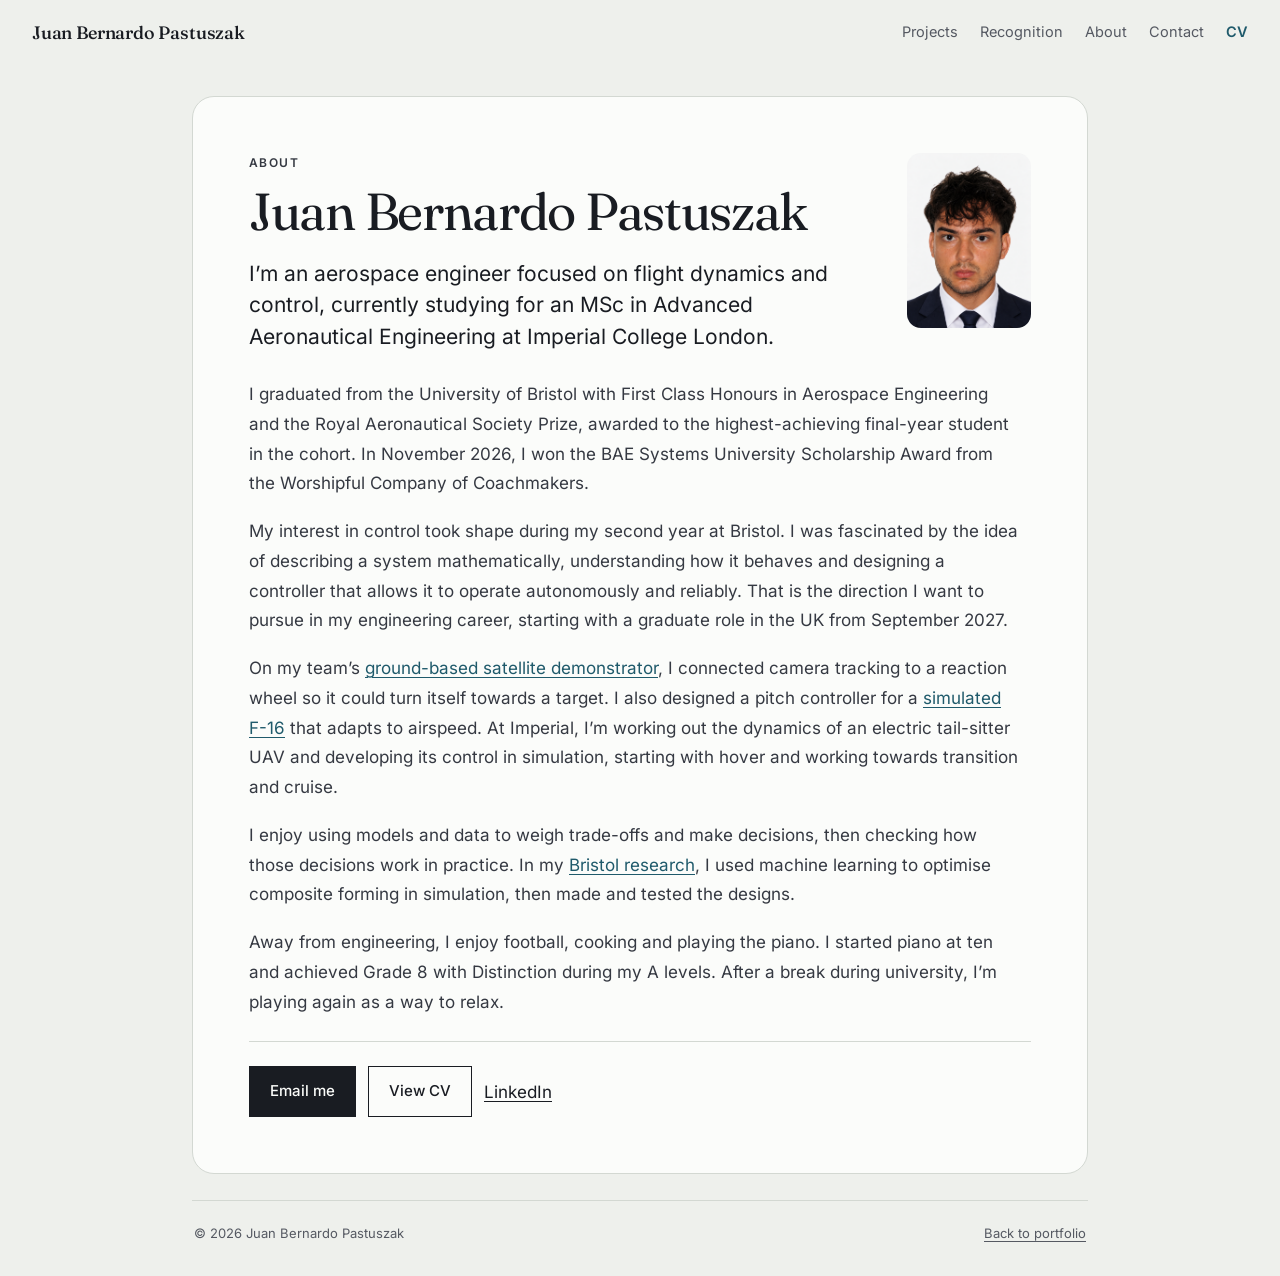
==== commit b69d91aa: "Simplify the About page to a short personal introduction Co-Authored-By: Claude Opus 5.5 <noreply@an" ====
--- a/about.html
+++ b/about.html
@@ -4,9 +4,9 @@
 <meta charset="utf-8">
 <meta name="viewport" content="width=device-width, initial-scale=1, viewport-fit=cover">
 <title>About · Juan Bernardo Pastuszak</title>
-<meta name="description" content="Portfolio of Juan Bernardo Pastuszak (Juan Pastuszak), aerospace engineer in flight dynamics and control. MSc student at Imperial College London, First Class BEng from the University of Bristol, BAE Systems University Scholar. F-16 gain scheduled control, UAV design tool, CubeSat and rocket payload.">
+<meta name="description" content="About Juan Bernardo Pastuszak, an aerospace engineer focused on flight dynamics and control, studying at Imperial College London after a First Class BEng at Bristol.">
 <meta name="author" content="Juan Bernardo Pastuszak">
-<meta property="og:title" content="Juan Bernardo Pastuszak · Aerospace engineer, flight dynamics and control"><meta property="og:description" content="Portfolio of Juan Bernardo Pastuszak (Juan Pastuszak), aerospace engineer in flight dynamics and control. MSc student at Imperial College London, First Class BEng from the University of Bristol, BAE Systems University Scholar. F-16 gain scheduled control, UAV design tool, CubeSat and rocket payload."><meta property="og:type" content="website">
+<meta property="og:title" content="About · Juan Bernardo Pastuszak"><meta property="og:description" content="About Juan Bernardo Pastuszak, an aerospace engineer focused on flight dynamics and control, studying at Imperial College London after a First Class BEng at Bristol."><meta property="og:type" content="website">
 <link rel="canonical" href="https://juanpastuszak.com/about.html">
 <meta property="og:url" content="https://juanpastuszak.com/about.html">
 <meta property="og:image" content="https://juanpastuszak.com/media/social-preview.png?v=20261102">
@@ -20,11 +20,25 @@
 <link rel="stylesheet" href="styles.css">
 <link rel="stylesheet" href="bento.css">
 <link rel="stylesheet" href="projects-bento.css">
-<script src="app.js" defer></script><script src="motion.js" defer></script><script src="controls.js" defer></script>
+<script src="app.js" defer></script><script src="motion.js" defer></script>
+<link rel="stylesheet" href="about.css?v=e14a1d27e1">
 </head>
 <body class="project-document">
 <a class="skip" href="#main">Skip to content</a>
-<header class="top"><div class="wrap"><a class="brand" href="index.html">Juan Bernardo Pastuszak</a><nav class="nav" aria-label="Sections"><a href="index.html#work">Projects</a><a href="index.html#recognition">Recognition</a><a aria-current="page" href="about.html">About</a><a href="index.html#contact">Contact</a><a class="pdf" href="Juan%20Pastuszak%20-%20CV.pdf" target="_blank" rel="noopener">CV</a></nav><details class="menu"><summary>Menu</summary><nav aria-label="Sections"><a href="index.html#work">Projects</a><a href="index.html#recognition">Recognition</a><a aria-current="page" href="about.html">About</a><a href="index.html#contact">Contact</a><a href="Juan%20Pastuszak%20-%20CV.pdf" target="_blank" rel="noopener">CV</a></nav></details></div></header>
-<main id="main" class="wrap about-page"><article class="about-card"><p class="eyebrow">About</p><h1>Juan Bernardo Pastuszak</h1><p>I am Juan Bernardo Pastuszak, an aerospace engineer. I am studying for an MSc in Advanced Aeronautical Engineering at Imperial College London (2026 to 2027). I graduated from the University of Bristol with First Class Honours in BEng Aerospace Engineering and the Royal Aeronautical Society Prize for the highest-achieving final-year student across the whole Aerospace Engineering cohort, including the BEng, MEng and MSc programmes.</p><p>I want to work in flight dynamics and control in the aerospace industry, and I like checking models against real hardware. In November 2026 the Worshipful Company of Coachmakers awarded me the BAE Systems University Scholarship, which funds a UAV testbed to check my own flight dynamics design tool in flight. My projects so far are a gain scheduled pitch rate controller for an F-16 model, a camera-guided CubeSat pointing demonstrator that won Best Satellite at the UKSEDS Satellite Design Competition, the electronics and firmware of a rocket payload for HyPower Bristol, and a composites research project at the Bristol Composites Institute.</p><section id="spaceapps" aria-labelledby="spaceapps-title"><h2 id="spaceapps-title">NASA Space Apps Challenge</h2><p>In a seven-person team over a 48-hour hackathon, I divided tasks and worked on the backend of a tool for exploring satellite imagery to inform land-use decisions. When our first plan proved too ambitious, I started the discussion that refocused us on the main deliverable, and we completed a working tool. The team won the regional competition, was selected as a Global Nominee and received the Global Connection award.</p></section><p class="small">Languages: English and Spanish. Outside engineering I play classical piano (Grade 8 with Distinction), chess and football.</p><div class="actions"><a class="btn solid" href="index.html#work">See the projects</a><a class="btn" href="Juan%20Pastuszak%20-%20CV.pdf" target="_blank" rel="noopener">CV</a><a class="btn" href="mailto:juanberpastuszak@gmail.com">Email</a><a class="profile-contact" href="https://www.linkedin.com/in/juanpastuszak" rel="noopener">LinkedIn</a><a class="profile-contact" href="https://github.com/JuanBer18" rel="noopener">GitHub</a></div><footer><span>© 2026 Juan Bernardo Pastuszak</span><a href="index.html#contact">Contact</a></footer></article></main>
+<header class="top"><div class="wrap"><a class="brand" href="index.html">Juan Bernardo Pastuszak</a><nav class="nav" aria-label="Sections"><a href="index.html#work">Projects</a><a href="index.html#recognition">Recognition</a><a aria-current="page" href="about.html">About</a><a href="index.html#contact">Contact</a><a class="pdf" href="Juan%20Pastuszak%20-%20CV.pdf" target="_blank" rel="noopener">CV</a></nav><details class="menu"><summary>Menu</summary><nav aria-label="Sections"><a href="index.html#work">Projects</a><a href="index.html#recognition">Recognition</a><a aria-current="page" href="about.html">About</a><a href="index.html#contact">Contact</a><a href="Juan%20Pastuszak%20-%20CV.pdf" target="_blank" rel="noopener">CV</a></nav></details></div></header>
+<main id="main" class="wrap about-page">
+<article class="about-card" aria-labelledby="about-title">
+  <header class="about-intro">
+    <div class="about-intro-copy"><p class="eyebrow">About</p>
+      <h1 id="about-title">Juan Bernardo Pastuszak</h1>
+      <p class="about-lead">I’m an aerospace engineer focused on flight dynamics and control, currently studying for an MSc in Advanced Aeronautical Engineering at Imperial College London.</p>
+    </div>
+    <img class="about-portrait" src="media/profile-suit-refined.png" alt="Portrait of Juan Bernardo Pastuszak" width="1057" height="1488">
+  </header>
+  <div class="about-text"><p>I graduated from the University of Bristol with First Class Honours in Aerospace Engineering and the Royal Aeronautical Society Prize, awarded to the highest-achieving final-year student in the cohort. In November 2026, I won the BAE Systems University Scholarship Award from the Worshipful Company of Coachmakers.</p><p>My interest in control took shape during my second year at Bristol. I was fascinated by the idea of describing a system mathematically, understanding how it behaves and designing a controller that allows it to operate autonomously and reliably. That is the direction I want to pursue in my engineering career, starting with a graduate role in the UK from September 2027.</p><p>On my team’s <a href="satellite.html">ground-based satellite demonstrator</a>, I connected camera tracking to a reaction wheel so it could turn itself towards a target. I also designed a pitch controller for a <a href="f16.html">simulated F-16</a> that adapts to airspeed. At Imperial, I’m working out the dynamics of an electric tail-sitter UAV and developing its control in simulation, starting with hover and working towards transition and cruise.</p><p>I enjoy using models and data to weigh trade-offs and make decisions, then checking how those decisions work in practice. In my <a href="composites.html">Bristol research</a>, I used machine learning to optimise composite forming in simulation, then made and tested the designs.</p><p>Away from engineering, I enjoy football, cooking and playing the piano. I started piano at ten and achieved Grade 8 with Distinction during my A levels. After a break during university, I’m playing again as a way to relax.</p></div>
+  <div class="actions"><a class="btn solid" href="mailto:juanberpastuszak@gmail.com">Email me</a><a class="btn" href="Juan%20Pastuszak%20-%20CV.pdf" target="_blank" rel="noopener">View CV</a><a class="profile-contact" href="https://www.linkedin.com/in/juanpastuszak" rel="noopener">LinkedIn</a></div>
+</article>
+<footer class="about-footer"><span>© 2026 Juan Bernardo Pastuszak</span><a href="index.html">Back to portfolio</a></footer>
+</main>
 </body>
 </html>
--- a/about.css
+++ b/about.css
@@ -0,0 +1,34 @@
+/* A short personal introduction in one reading column, within the portfolio's existing visual language. */
+.project-document .about-page{max-width:960px;padding-top:32px;padding-bottom:32px}
+.project-document .about-page .about-card{max-width:none;margin:0;background:var(--paper);border:1px solid var(--line);border-radius:22px;padding:clamp(24px,4.5vw,56px)}
+
+/* Opening: eyebrow, name and lead beside the portrait. */
+.about-page .about-intro{display:grid;grid-template-columns:minmax(0,1fr) 124px;align-items:start;gap:clamp(24px,4vw,40px);margin-bottom:28px}
+.project-document .about-page .eyebrow{font-size:12px;letter-spacing:.12em;margin-bottom:0}
+.project-document .about-page h1{font:400 clamp(36px,5vw,52px)/1.08 var(--serif);letter-spacing:-.025em;margin:10px 0 18px}
+.project-document .about-page .about-lead{font-size:21px;line-height:1.5;color:var(--ink);margin:0}
+.about-page .about-portrait{width:124px;height:auto;border-radius:14px}
+
+/* Plain paragraphs. */
+.about-page .about-text{max-width:70ch}
+.project-document .about-page .about-text p{font-size:17px;line-height:1.75;margin:0 0 18px;color:var(--body);max-width:none}
+.about-page .about-text a{color:var(--acc)}
+
+.project-document .about-page .actions{display:flex;flex-wrap:wrap;gap:12px;align-items:center;border-top:1px solid var(--line);padding-top:24px;margin:24px 0 0}
+.about-page .about-footer{display:flex;flex-wrap:wrap;gap:12px;justify-content:space-between;padding:22px 2px 0;color:var(--mute);font-size:13px}
+.about-page a:focus-visible{outline:3px solid var(--acc);outline-offset:4px}
+
+@media(max-width:600px){
+ .project-document .about-page{padding-top:18px}
+ .about-page .about-intro{grid-template-columns:minmax(0,1fr) 80px;gap:18px;margin-bottom:24px}
+ .about-page .about-intro-copy{display:contents}
+ .about-page .about-intro-copy>.eyebrow,.about-page .about-intro-copy>h1{grid-column:1}
+ .project-document .about-page .about-intro-copy>h1{font-size:30px;margin:0}
+ .about-page .about-portrait{width:80px;grid-column:2;grid-row:1 / 3}
+ .project-document .about-page .about-lead{grid-column:1 / -1;font-size:18px}
+}
+@media(max-width:360px){
+ .about-page .about-intro{grid-template-columns:minmax(0,1fr) 64px;gap:14px}
+ .about-page .about-portrait{width:64px}
+ .project-document .about-page .about-intro-copy>h1{font-size:27px;overflow-wrap:anywhere}
+}
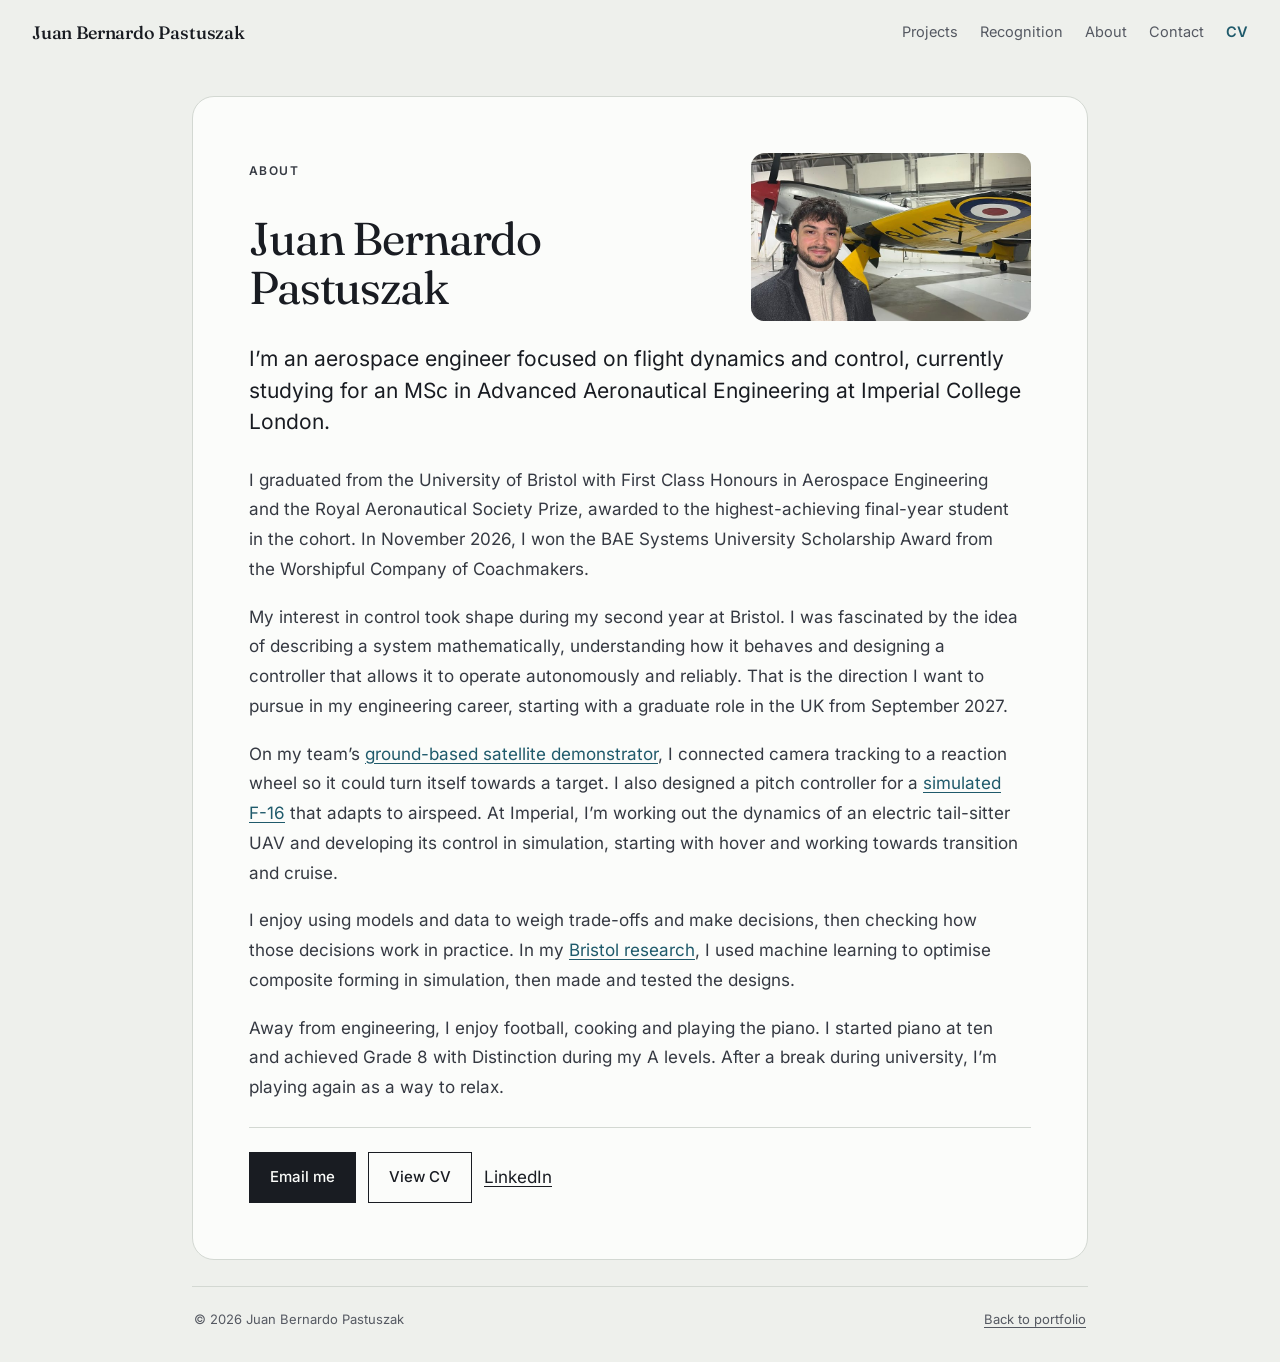
==== commit ed22c5c9: "Use the aircraft profile photo and refine About, home and recognition" ====
--- a/about.html
+++ b/about.html
@@ -1,44 +1,44 @@
-<!doctype html>
-<html lang="en-GB">
-<head>
-<meta charset="utf-8">
-<meta name="viewport" content="width=device-width, initial-scale=1, viewport-fit=cover">
-<title>About · Juan Bernardo Pastuszak</title>
-<meta name="description" content="About Juan Bernardo Pastuszak, an aerospace engineer focused on flight dynamics and control, studying at Imperial College London after a First Class BEng at Bristol.">
-<meta name="author" content="Juan Bernardo Pastuszak">
-<meta property="og:title" content="About · Juan Bernardo Pastuszak"><meta property="og:description" content="About Juan Bernardo Pastuszak, an aerospace engineer focused on flight dynamics and control, studying at Imperial College London after a First Class BEng at Bristol."><meta property="og:type" content="website">
-<link rel="canonical" href="https://juanpastuszak.com/about.html">
-<meta property="og:url" content="https://juanpastuszak.com/about.html">
-<meta property="og:image" content="https://juanpastuszak.com/media/social-preview.png?v=20261102">
-<meta property="og:image:width" content="1200"><meta property="og:image:height" content="630">
-<meta property="og:image:alt" content="Juan Bernardo Pastuszak aerospace engineering portfolio, featuring satellite control, rocket payload and composite forming projects">
-<meta name="twitter:card" content="summary_large_image"><meta name="twitter:image" content="https://juanpastuszak.com/media/social-preview.png?v=20261102">
-<meta name="theme-color" content="#eef0ec">
-<link rel="icon" href="data:image/svg+xml,%3Csvg xmlns='http://www.w3.org/2000/svg' viewBox='0 0 64 64'%3E%3Crect width='64' height='64' fill='%23eef0ec'/%3E%3Ctext x='32' y='44' font-family='Georgia,serif' font-size='34' text-anchor='middle' fill='%231d1a16'%3EJP%3C/text%3E%3Crect x='14' y='50' width='36' height='3' fill='%231f5a6b'/%3E%3C/svg%3E"><link rel="icon" type="image/png" sizes="48x48" href="favicon-48.png"><link rel="apple-touch-icon" href="apple-touch-icon.png">
-<script type="application/ld+json">{"@context": "https://schema.org", "@type": "Person", "name": "Juan Bernardo Pastuszak", "alternateName": ["Juan Bernardo Pastuszak", "Juan Pastuszak"], "url": "https://juanpastuszak.com/about.html", "image": "https://juanpastuszak.com/media/profile-suit-refined.png", "jobTitle": "Aerospace engineer", "description": "Aerospace engineer focused on flight dynamics and control. MSc student at Imperial College London; BEng Aerospace Engineering, First Class Honours, University of Bristol; BAE Systems University Scholarship Award, 2026.", "alumniOf": [{"@type": "CollegeOrUniversity", "name": "University of Bristol"}, {"@type": "CollegeOrUniversity", "name": "Imperial College London"}], "knowsAbout": ["Flight dynamics", "Control systems", "UAV design", "Gain scheduling", "Flight control", "Embedded systems"], "sameAs": ["https://www.linkedin.com/in/juanpastuszak", "https://github.com/JuanBer18"]}</script>
-<link rel="preload" href="fonts/fraunces-normal-latin.woff2" as="font" type="font/woff2" crossorigin><link rel="preload" href="fonts/fraunces-italic-latin.woff2" as="font" type="font/woff2" crossorigin><link rel="preload" href="fonts/inter-normal-latin.woff2" as="font" type="font/woff2" crossorigin><link rel="stylesheet" href="fonts/fonts.css">
-<link rel="stylesheet" href="styles.css">
-<link rel="stylesheet" href="bento.css">
-<link rel="stylesheet" href="projects-bento.css">
-<script src="app.js" defer></script><script src="motion.js" defer></script>
-<link rel="stylesheet" href="about.css?v=e14a1d27e1">
-</head>
-<body class="project-document">
-<a class="skip" href="#main">Skip to content</a>
-<header class="top"><div class="wrap"><a class="brand" href="index.html">Juan Bernardo Pastuszak</a><nav class="nav" aria-label="Sections"><a href="index.html#work">Projects</a><a href="index.html#recognition">Recognition</a><a aria-current="page" href="about.html">About</a><a href="index.html#contact">Contact</a><a class="pdf" href="Juan%20Pastuszak%20-%20CV.pdf" target="_blank" rel="noopener">CV</a></nav><details class="menu"><summary>Menu</summary><nav aria-label="Sections"><a href="index.html#work">Projects</a><a href="index.html#recognition">Recognition</a><a aria-current="page" href="about.html">About</a><a href="index.html#contact">Contact</a><a href="Juan%20Pastuszak%20-%20CV.pdf" target="_blank" rel="noopener">CV</a></nav></details></div></header>
-<main id="main" class="wrap about-page">
-<article class="about-card" aria-labelledby="about-title">
-  <header class="about-intro">
-    <div class="about-intro-copy"><p class="eyebrow">About</p>
-      <h1 id="about-title">Juan Bernardo Pastuszak</h1>
-      <p class="about-lead">I’m an aerospace engineer focused on flight dynamics and control, currently studying for an MSc in Advanced Aeronautical Engineering at Imperial College London.</p>
-    </div>
-    <img class="about-portrait" src="media/profile-suit-refined.png" alt="Portrait of Juan Bernardo Pastuszak" width="1057" height="1488">
-  </header>
-  <div class="about-text"><p>I graduated from the University of Bristol with First Class Honours in Aerospace Engineering and the Royal Aeronautical Society Prize, awarded to the highest-achieving final-year student in the cohort. In November 2026, I won the BAE Systems University Scholarship Award from the Worshipful Company of Coachmakers.</p><p>My interest in control took shape during my second year at Bristol. I was fascinated by the idea of describing a system mathematically, understanding how it behaves and designing a controller that allows it to operate autonomously and reliably. That is the direction I want to pursue in my engineering career, starting with a graduate role in the UK from September 2027.</p><p>On my team’s <a href="satellite.html">ground-based satellite demonstrator</a>, I connected camera tracking to a reaction wheel so it could turn itself towards a target. I also designed a pitch controller for a <a href="f16.html">simulated F-16</a> that adapts to airspeed. At Imperial, I’m working out the dynamics of an electric tail-sitter UAV and developing its control in simulation, starting with hover and working towards transition and cruise.</p><p>I enjoy using models and data to weigh trade-offs and make decisions, then checking how those decisions work in practice. In my <a href="composites.html">Bristol research</a>, I used machine learning to optimise composite forming in simulation, then made and tested the designs.</p><p>Away from engineering, I enjoy football, cooking and playing the piano. I started piano at ten and achieved Grade 8 with Distinction during my A levels. After a break during university, I’m playing again as a way to relax.</p></div>
-  <div class="actions"><a class="btn solid" href="mailto:juanberpastuszak@gmail.com">Email me</a><a class="btn" href="Juan%20Pastuszak%20-%20CV.pdf" target="_blank" rel="noopener">View CV</a><a class="profile-contact" href="https://www.linkedin.com/in/juanpastuszak" rel="noopener">LinkedIn</a></div>
-</article>
-<footer class="about-footer"><span>© 2026 Juan Bernardo Pastuszak</span><a href="index.html">Back to portfolio</a></footer>
-</main>
-</body>
-</html>
+<!doctype html>
+<html lang="en-GB">
+<head>
+<meta charset="utf-8">
+<meta name="viewport" content="width=device-width, initial-scale=1, viewport-fit=cover">
+<title>About · Juan Bernardo Pastuszak</title>
+<meta name="description" content="About Juan Bernardo Pastuszak, an aerospace engineer focused on flight dynamics and control, studying at Imperial College London after a First Class BEng at Bristol.">
+<meta name="author" content="Juan Bernardo Pastuszak">
+<meta property="og:title" content="About · Juan Bernardo Pastuszak"><meta property="og:description" content="About Juan Bernardo Pastuszak, an aerospace engineer focused on flight dynamics and control, studying at Imperial College London after a First Class BEng at Bristol."><meta property="og:type" content="website">
+<link rel="canonical" href="https://juanpastuszak.com/about.html">
+<meta property="og:url" content="https://juanpastuszak.com/about.html">
+<meta property="og:image" content="https://juanpastuszak.com/media/social-preview.png?v=20261102">
+<meta property="og:image:width" content="1200"><meta property="og:image:height" content="630">
+<meta property="og:image:alt" content="Juan Bernardo Pastuszak aerospace engineering portfolio, featuring satellite control, rocket payload and composite forming projects">
+<meta name="twitter:card" content="summary_large_image"><meta name="twitter:image" content="https://juanpastuszak.com/media/social-preview.png?v=20261102">
+<meta name="theme-color" content="#eef0ec">
+<link rel="icon" href="data:image/svg+xml,%3Csvg xmlns='http://www.w3.org/2000/svg' viewBox='0 0 64 64'%3E%3Crect width='64' height='64' fill='%23eef0ec'/%3E%3Ctext x='32' y='44' font-family='Georgia,serif' font-size='34' text-anchor='middle' fill='%231d1a16'%3EJP%3C/text%3E%3Crect x='14' y='50' width='36' height='3' fill='%231f5a6b'/%3E%3C/svg%3E"><link rel="icon" type="image/png" sizes="48x48" href="favicon-48.png"><link rel="apple-touch-icon" href="apple-touch-icon.png">
+<script type="application/ld+json">{"@context": "https://schema.org", "@type": "Person", "name": "Juan Bernardo Pastuszak", "alternateName": ["Juan Bernardo Pastuszak", "Juan Pastuszak"], "url": "https://juanpastuszak.com/about.html", "image": "https://juanpastuszak.com/media/profile-aircraft.jpg", "jobTitle": "Aerospace engineer", "description": "Aerospace engineer focused on flight dynamics and control. MSc student at Imperial College London; BEng Aerospace Engineering, First Class Honours, University of Bristol; BAE Systems University Scholarship Award, 2026.", "alumniOf": [{"@type": "CollegeOrUniversity", "name": "University of Bristol"}, {"@type": "CollegeOrUniversity", "name": "Imperial College London"}], "knowsAbout": ["Flight dynamics", "Control systems", "UAV design", "Gain scheduling", "Flight control", "Embedded systems"], "sameAs": ["https://www.linkedin.com/in/juanpastuszak", "https://github.com/JuanBer18"]}</script>
+<link rel="preload" href="fonts/fraunces-normal-latin.woff2" as="font" type="font/woff2" crossorigin><link rel="preload" href="fonts/fraunces-italic-latin.woff2" as="font" type="font/woff2" crossorigin><link rel="preload" href="fonts/inter-normal-latin.woff2" as="font" type="font/woff2" crossorigin><link rel="stylesheet" href="fonts/fonts.css">
+<link rel="stylesheet" href="styles.css">
+<link rel="stylesheet" href="bento.css">
+<link rel="stylesheet" href="projects-bento.css">
+<script src="app.js" defer></script><script src="motion.js" defer></script>
+<link rel="stylesheet" href="about.css?v=f840ed9623">
+</head>
+<body class="project-document">
+<a class="skip" href="#main">Skip to content</a>
+<header class="top"><div class="wrap"><a class="brand" href="index.html">Juan Bernardo Pastuszak</a><nav class="nav" aria-label="Sections"><a href="index.html#work">Projects</a><a href="index.html#recognition">Recognition</a><a aria-current="page" href="about.html">About</a><a href="index.html#contact">Contact</a><a class="pdf" href="Juan%20Pastuszak%20-%20CV.pdf" target="_blank" rel="noopener">CV</a></nav><details class="menu"><summary>Menu</summary><nav aria-label="Sections"><a href="index.html#work">Projects</a><a href="index.html#recognition">Recognition</a><a aria-current="page" href="about.html">About</a><a href="index.html#contact">Contact</a><a href="Juan%20Pastuszak%20-%20CV.pdf" target="_blank" rel="noopener">CV</a></nav></details></div></header>
+<main id="main" class="wrap about-page">
+<article class="about-card" aria-labelledby="about-title">
+  <header class="about-intro">
+    <div class="about-intro-copy"><p class="eyebrow">About</p>
+      <h1 id="about-title">Juan Bernardo Pastuszak</h1>
+      <p class="about-lead">I’m an aerospace engineer focused on flight dynamics and control, currently studying for an MSc in Advanced Aeronautical Engineering at Imperial College London.</p>
+    </div>
+    <figure class="about-portrait-frame"><img class="about-portrait" src="media/profile-aircraft.jpg" srcset="media/profile-aircraft-800.jpg 800w, media/profile-aircraft.jpg 1200w" sizes="(max-width:620px) 100vw, 280px" width="1200" height="1600" alt="Juan Bernardo Pastuszak standing in front of an aircraft" loading="eager" decoding="async"></figure>
+  </header>
+  <div class="about-text"><p>I graduated from the University of Bristol with First Class Honours in Aerospace Engineering and the Royal Aeronautical Society Prize, awarded to the highest-achieving final-year student in the cohort. In November 2026, I won the BAE Systems University Scholarship Award from the Worshipful Company of Coachmakers.</p><p>My interest in control took shape during my second year at Bristol. I was fascinated by the idea of describing a system mathematically, understanding how it behaves and designing a controller that allows it to operate autonomously and reliably. That is the direction I want to pursue in my engineering career, starting with a graduate role in the UK from September 2027.</p><p>On my team’s <a href="satellite.html">ground-based satellite demonstrator</a>, I connected camera tracking to a reaction wheel so it could turn itself towards a target. I also designed a pitch controller for a <a href="f16.html">simulated F-16</a> that adapts to airspeed. At Imperial, I’m working out the dynamics of an electric tail-sitter UAV and developing its control in simulation, starting with hover and working towards transition and cruise.</p><p>I enjoy using models and data to weigh trade-offs and make decisions, then checking how those decisions work in practice. In my <a href="composites.html">Bristol research</a>, I used machine learning to optimise composite forming in simulation, then made and tested the designs.</p><p>Away from engineering, I enjoy football, cooking and playing the piano. I started piano at ten and achieved Grade 8 with Distinction during my A levels. After a break during university, I’m playing again as a way to relax.</p></div>
+  <div class="actions"><a class="btn solid" href="mailto:juanberpastuszak@gmail.com">Email me</a><a class="btn" href="Juan%20Pastuszak%20-%20CV.pdf" target="_blank" rel="noopener">View CV</a><a class="profile-contact" href="https://www.linkedin.com/in/juanpastuszak" rel="noopener">LinkedIn</a></div>
+</article>
+<footer class="about-footer"><span>© 2026 Juan Bernardo Pastuszak</span><a href="index.html">Back to portfolio</a></footer>
+</main>
+</body>
+</html>
--- a/about.css
+++ b/about.css
@@ -3,11 +3,14 @@
 .project-document .about-page .about-card{max-width:none;margin:0;background:var(--paper);border:1px solid var(--line);border-radius:22px;padding:clamp(24px,4.5vw,56px)}
 
 /* Opening: eyebrow, name and lead beside the portrait. */
-.about-page .about-intro{display:grid;grid-template-columns:minmax(0,1fr) 124px;align-items:start;gap:clamp(24px,4vw,40px);margin-bottom:28px}
+.about-page .about-intro{display:grid;grid-template-columns:minmax(0,1fr) 280px;align-items:center;gap:16px 28px;margin-bottom:28px}
+.about-page .about-intro-copy{display:contents}
+.about-page .about-intro-copy>.eyebrow{grid-column:1;grid-row:1}
 .project-document .about-page .eyebrow{font-size:12px;letter-spacing:.12em;margin-bottom:0}
-.project-document .about-page h1{font:400 clamp(36px,5vw,52px)/1.08 var(--serif);letter-spacing:-.025em;margin:10px 0 18px}
-.project-document .about-page .about-lead{font-size:21px;line-height:1.5;color:var(--ink);margin:0}
-.about-page .about-portrait{width:124px;height:auto;border-radius:14px}
+.project-document .about-page h1{grid-column:1;grid-row:2;font:400 46px/1.08 var(--serif);letter-spacing:-.025em;margin:0}
+.project-document .about-page .about-lead{grid-column:1/-1;grid-row:3;font-size:21px;line-height:1.5;color:var(--ink);margin:6px 0 0}
+.about-page .about-portrait-frame{grid-column:2;grid-row:1/3;width:280px;height:168px;margin:0;border-radius:14px;overflow:hidden;background:#e8e9e4}
+.about-page .about-portrait{display:block;width:100%;height:100%;object-fit:cover;object-position:50% 47.727273%}
 
 /* Plain paragraphs. */
 .about-page .about-text{max-width:70ch}
@@ -18,17 +21,19 @@
 .about-page .about-footer{display:flex;flex-wrap:wrap;gap:12px;justify-content:space-between;padding:22px 2px 0;color:var(--mute);font-size:13px}
 .about-page a:focus-visible{outline:3px solid var(--acc);outline-offset:4px}
 
-@media(max-width:600px){
+@media(max-width:760px) and (min-width:621px){
+ .about-page .about-intro{grid-template-columns:minmax(0,1fr) 220px}
+ .about-page .about-portrait-frame{width:220px;height:132px}
+ .project-document .about-page .about-intro-copy>h1{font-size:36px}
+}
+@media(max-width:620px){
  .project-document .about-page{padding-top:18px}
- .about-page .about-intro{grid-template-columns:minmax(0,1fr) 80px;gap:18px;margin-bottom:24px}
- .about-page .about-intro-copy{display:contents}
+ .about-page .about-intro{grid-template-columns:minmax(0,1fr);gap:10px;margin-bottom:24px}
  .about-page .about-intro-copy>.eyebrow,.about-page .about-intro-copy>h1{grid-column:1}
- .project-document .about-page .about-intro-copy>h1{font-size:30px;margin:0}
- .about-page .about-portrait{width:80px;grid-column:2;grid-row:1 / 3}
- .project-document .about-page .about-lead{grid-column:1 / -1;font-size:18px}
+ .project-document .about-page .about-intro-copy>h1{font-size:34px;margin:0}
+ .about-page .about-portrait-frame{grid-column:1;grid-row:3;width:100%;height:auto;aspect-ratio:5/3;margin:8px 0 6px;border-radius:12px}
+ .project-document .about-page .about-lead{grid-column:1;grid-row:4;font-size:18px;margin:0}
 }
 @media(max-width:360px){
- .about-page .about-intro{grid-template-columns:minmax(0,1fr) 64px;gap:14px}
- .about-page .about-portrait{width:64px}
- .project-document .about-page .about-intro-copy>h1{font-size:27px;overflow-wrap:anywhere}
+ .project-document .about-page .about-intro-copy>h1{overflow-wrap:anywhere}
 }
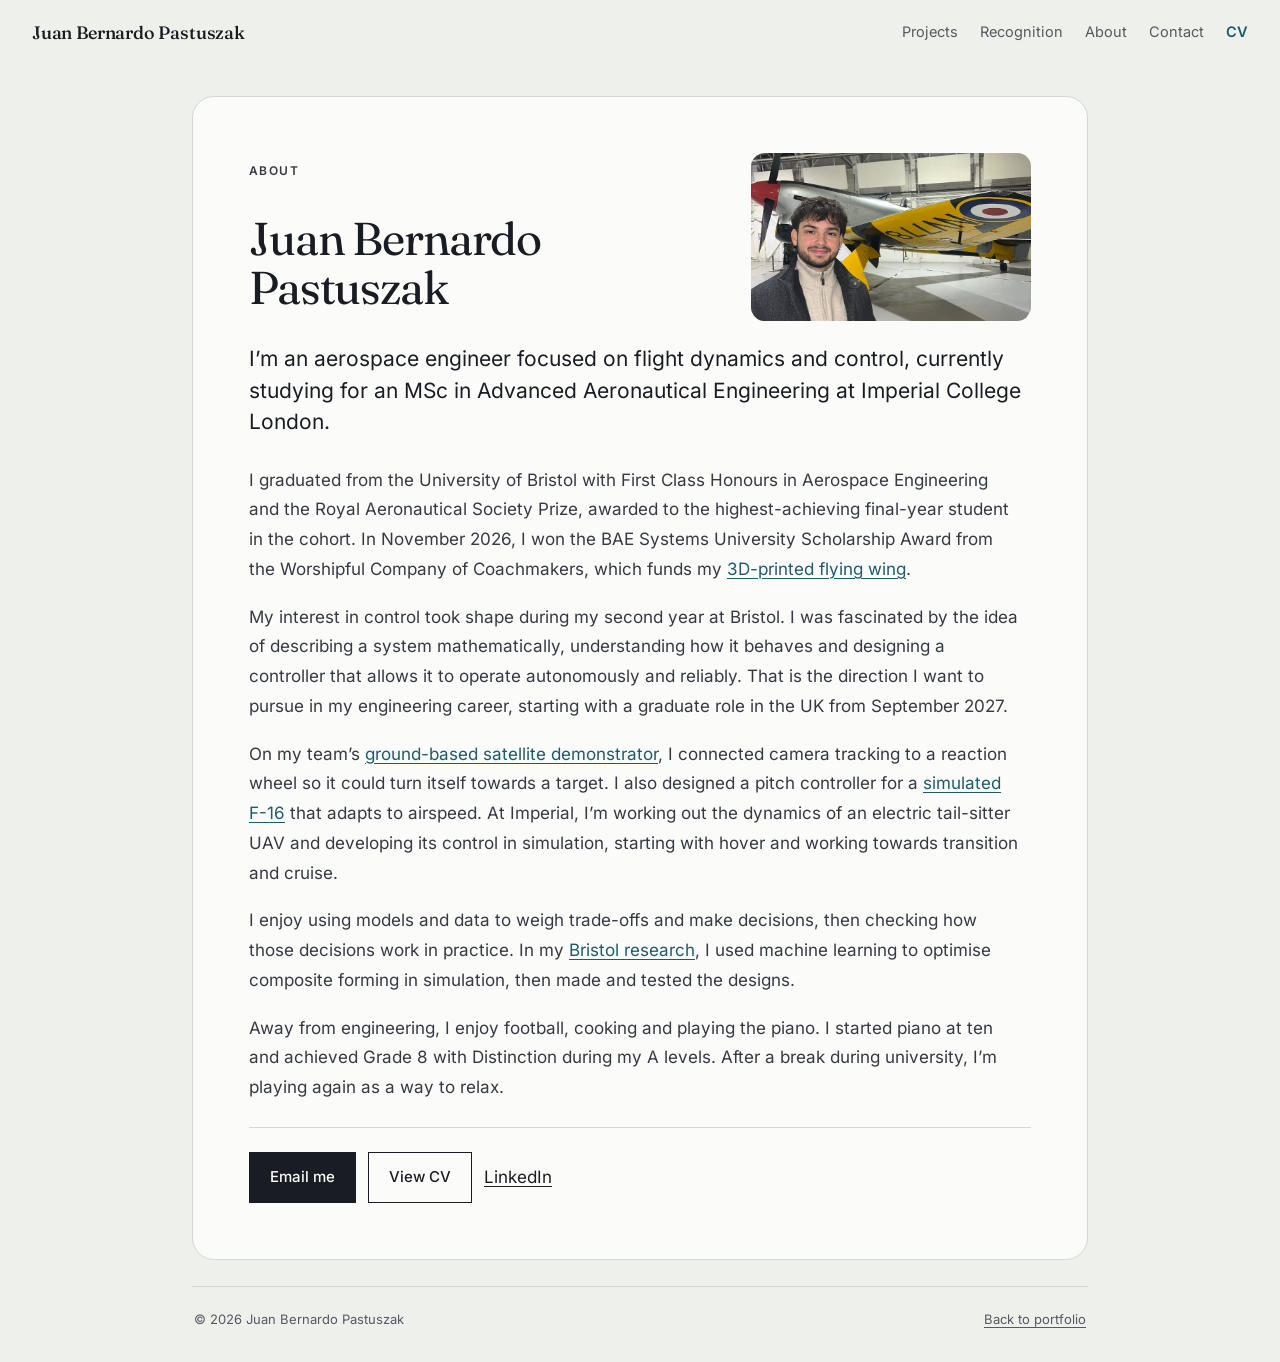
==== commit bc80f982: "Flying-wing design tool page, featured order, recognition layout, remove GitHub links and tighten pr" ====
--- a/about.html
+++ b/about.html
@@ -15,12 +15,12 @@
 <meta name="twitter:card" content="summary_large_image"><meta name="twitter:image" content="https://juanpastuszak.com/media/social-preview.png?v=20261102">
 <meta name="theme-color" content="#eef0ec">
 <link rel="icon" href="data:image/svg+xml,%3Csvg xmlns='http://www.w3.org/2000/svg' viewBox='0 0 64 64'%3E%3Crect width='64' height='64' fill='%23eef0ec'/%3E%3Ctext x='32' y='44' font-family='Georgia,serif' font-size='34' text-anchor='middle' fill='%231d1a16'%3EJP%3C/text%3E%3Crect x='14' y='50' width='36' height='3' fill='%231f5a6b'/%3E%3C/svg%3E"><link rel="icon" type="image/png" sizes="48x48" href="favicon-48.png"><link rel="apple-touch-icon" href="apple-touch-icon.png">
-<script type="application/ld+json">{"@context": "https://schema.org", "@type": "Person", "name": "Juan Bernardo Pastuszak", "alternateName": ["Juan Bernardo Pastuszak", "Juan Pastuszak"], "url": "https://juanpastuszak.com/about.html", "image": "https://juanpastuszak.com/media/profile-aircraft.jpg", "jobTitle": "Aerospace engineer", "description": "Aerospace engineer focused on flight dynamics and control. MSc student at Imperial College London; BEng Aerospace Engineering, First Class Honours, University of Bristol; BAE Systems University Scholarship Award, 2026.", "alumniOf": [{"@type": "CollegeOrUniversity", "name": "University of Bristol"}, {"@type": "CollegeOrUniversity", "name": "Imperial College London"}], "knowsAbout": ["Flight dynamics", "Control systems", "UAV design", "Gain scheduling", "Flight control", "Embedded systems"], "sameAs": ["https://www.linkedin.com/in/juanpastuszak", "https://github.com/JuanBer18"]}</script>
+<script type="application/ld+json">{"@context": "https://schema.org", "@type": "Person", "name": "Juan Bernardo Pastuszak", "alternateName": ["Juan Bernardo Pastuszak", "Juan Pastuszak"], "url": "https://juanpastuszak.com/about.html", "image": "https://juanpastuszak.com/media/profile-aircraft.jpg", "jobTitle": "Aerospace engineer", "description": "Aerospace engineer focused on flight dynamics and control. MSc student at Imperial College London; BEng Aerospace Engineering, First Class Honours, University of Bristol; BAE Systems University Scholarship Award, 2026.", "alumniOf": [{"@type": "CollegeOrUniversity", "name": "University of Bristol"}], "affiliation": {"@type": "CollegeOrUniversity", "name": "Imperial College London"}, "knowsAbout": ["Flight dynamics", "Control systems", "UAV design", "Gain scheduling", "Flight control", "Embedded systems"], "sameAs": ["https://www.linkedin.com/in/juanpastuszak"]}</script>
 <link rel="preload" href="fonts/fraunces-normal-latin.woff2" as="font" type="font/woff2" crossorigin><link rel="preload" href="fonts/fraunces-italic-latin.woff2" as="font" type="font/woff2" crossorigin><link rel="preload" href="fonts/inter-normal-latin.woff2" as="font" type="font/woff2" crossorigin><link rel="stylesheet" href="fonts/fonts.css">
 <link rel="stylesheet" href="styles.css">
 <link rel="stylesheet" href="bento.css">
 <link rel="stylesheet" href="projects-bento.css">
-<script src="app.js" defer></script><script src="motion.js" defer></script>
+<script src="app.js" defer></script><script src="motion.js" defer></script><script src="controls.js" defer></script>
 <link rel="stylesheet" href="about.css?v=f840ed9623">
 </head>
 <body class="project-document">
@@ -35,7 +35,7 @@
     </div>
     <figure class="about-portrait-frame"><img class="about-portrait" src="media/profile-aircraft.jpg" srcset="media/profile-aircraft-800.jpg 800w, media/profile-aircraft.jpg 1200w" sizes="(max-width:620px) 100vw, 280px" width="1200" height="1600" alt="Juan Bernardo Pastuszak standing in front of an aircraft" loading="eager" decoding="async"></figure>
   </header>
-  <div class="about-text"><p>I graduated from the University of Bristol with First Class Honours in Aerospace Engineering and the Royal Aeronautical Society Prize, awarded to the highest-achieving final-year student in the cohort. In November 2026, I won the BAE Systems University Scholarship Award from the Worshipful Company of Coachmakers.</p><p>My interest in control took shape during my second year at Bristol. I was fascinated by the idea of describing a system mathematically, understanding how it behaves and designing a controller that allows it to operate autonomously and reliably. That is the direction I want to pursue in my engineering career, starting with a graduate role in the UK from September 2027.</p><p>On my team’s <a href="satellite.html">ground-based satellite demonstrator</a>, I connected camera tracking to a reaction wheel so it could turn itself towards a target. I also designed a pitch controller for a <a href="f16.html">simulated F-16</a> that adapts to airspeed. At Imperial, I’m working out the dynamics of an electric tail-sitter UAV and developing its control in simulation, starting with hover and working towards transition and cruise.</p><p>I enjoy using models and data to weigh trade-offs and make decisions, then checking how those decisions work in practice. In my <a href="composites.html">Bristol research</a>, I used machine learning to optimise composite forming in simulation, then made and tested the designs.</p><p>Away from engineering, I enjoy football, cooking and playing the piano. I started piano at ten and achieved Grade 8 with Distinction during my A levels. After a break during university, I’m playing again as a way to relax.</p></div>
+  <div class="about-text"><p>I graduated from the University of Bristol with First Class Honours in Aerospace Engineering and the Royal Aeronautical Society Prize, awarded to the highest-achieving final-year student in the cohort. In November 2026, I won the BAE Systems University Scholarship Award from the Worshipful Company of Coachmakers, which funds my <a href="tool.html">3D-printed flying wing</a>.</p><p>My interest in control took shape during my second year at Bristol. I was fascinated by the idea of describing a system mathematically, understanding how it behaves and designing a controller that allows it to operate autonomously and reliably. That is the direction I want to pursue in my engineering career, starting with a graduate role in the UK from September 2027.</p><p>On my team’s <a href="satellite.html">ground-based satellite demonstrator</a>, I connected camera tracking to a reaction wheel so it could turn itself towards a target. I also designed a pitch controller for a <a href="f16.html">simulated F-16</a> that adapts to airspeed. At Imperial, I’m working out the dynamics of an electric tail-sitter UAV and developing its control in simulation, starting with hover and working towards transition and cruise.</p><p>I enjoy using models and data to weigh trade-offs and make decisions, then checking how those decisions work in practice. In my <a href="composites.html">Bristol research</a>, I used machine learning to optimise composite forming in simulation, then made and tested the designs.</p><p>Away from engineering, I enjoy football, cooking and playing the piano. I started piano at ten and achieved Grade 8 with Distinction during my A levels. After a break during university, I’m playing again as a way to relax.</p></div>
   <div class="actions"><a class="btn solid" href="mailto:juanberpastuszak@gmail.com">Email me</a><a class="btn" href="Juan%20Pastuszak%20-%20CV.pdf" target="_blank" rel="noopener">View CV</a><a class="profile-contact" href="https://www.linkedin.com/in/juanpastuszak" rel="noopener">LinkedIn</a></div>
 </article>
 <footer class="about-footer"><span>© 2026 Juan Bernardo Pastuszak</span><a href="index.html">Back to portfolio</a></footer>
--- a/bento.css
+++ b/bento.css
@@ -126,3 +126,13 @@
 /* 2 Nov 2026: six featured projects sit in two even rows; five recognitions, scholarship first */
 @media(min-width:1051px){.bento-home .bento-work>.bento-grid>.bento-tile,.bento-home .bento-work>.bento-grid>.bento-tile:nth-child(-n+2){grid-column:span 2}.bento-recognition{grid-template-columns:repeat(5,minmax(0,1fr))}}
 @media(max-width:1050px){.bento-recognition>h2+a{grid-column:1/-1}}
+
+/* 27 November 2026: five featured projects (3 + 2 on desktop) and four secondary projects in one row. */
+.bento-home .bento-secondary .bento-result{display:none}
+@media(min-width:1051px){
+ .bento-home .bento-work>.bento-grid>.bento-tile:nth-child(4):nth-last-child(2),.bento-home .bento-work>.bento-grid>.bento-tile:nth-child(5):last-child{grid-column:span 3}
+ .bento-home .bento-secondary .bento-grid{grid-template-columns:repeat(4,minmax(0,1fr))}
+ .bento-home .bento-secondary .bento-grid>.bento-tile,.bento-home .bento-secondary .bento-grid>.bento-tile:nth-child(-n+2){grid-column:span 1}
+ .bento-home .bento-secondary .bento-copy h3{font-size:21px}
+}
+@media(min-width:621px) and (max-width:1050px){.bento-home .bento-work>.bento-grid>.bento-tile:nth-child(5):last-child{grid-column:1/-1}}
--- a/projects-bento.css
+++ b/projects-bento.css
@@ -167,3 +167,13 @@
 
 .project-document .project-code{margin-top:10px;font-size:14px}
 .project-document .project-code a{color:var(--acc);text-underline-offset:3px}
+
+/* Flying-wing page (27 November 2026): inline SVG diagrams and the three highlight boxes under the opening. */
+.project-document .diagram{width:100%;height:auto;display:block}
+.project-document .diagram text{font-family:var(--sans);fill:var(--ink)}
+.project-document .diagram .mute{fill:var(--mute)}
+.project-document .why{display:grid;grid-template-columns:repeat(3,minmax(0,1fr));gap:14px;margin:22px 0 8px}
+.project-document .why div{background:var(--paper);border:1px solid var(--line);border-radius:14px;padding:14px 16px}
+.project-document .why b{display:block;font:600 17px/1.25 var(--serif);color:var(--ink);margin-bottom:6px}
+.project-document .why span{display:block;font:14.5px/1.5 var(--sans);color:var(--mute)}
+@media (max-width:800px){.project-document .why{grid-template-columns:1fr}}
